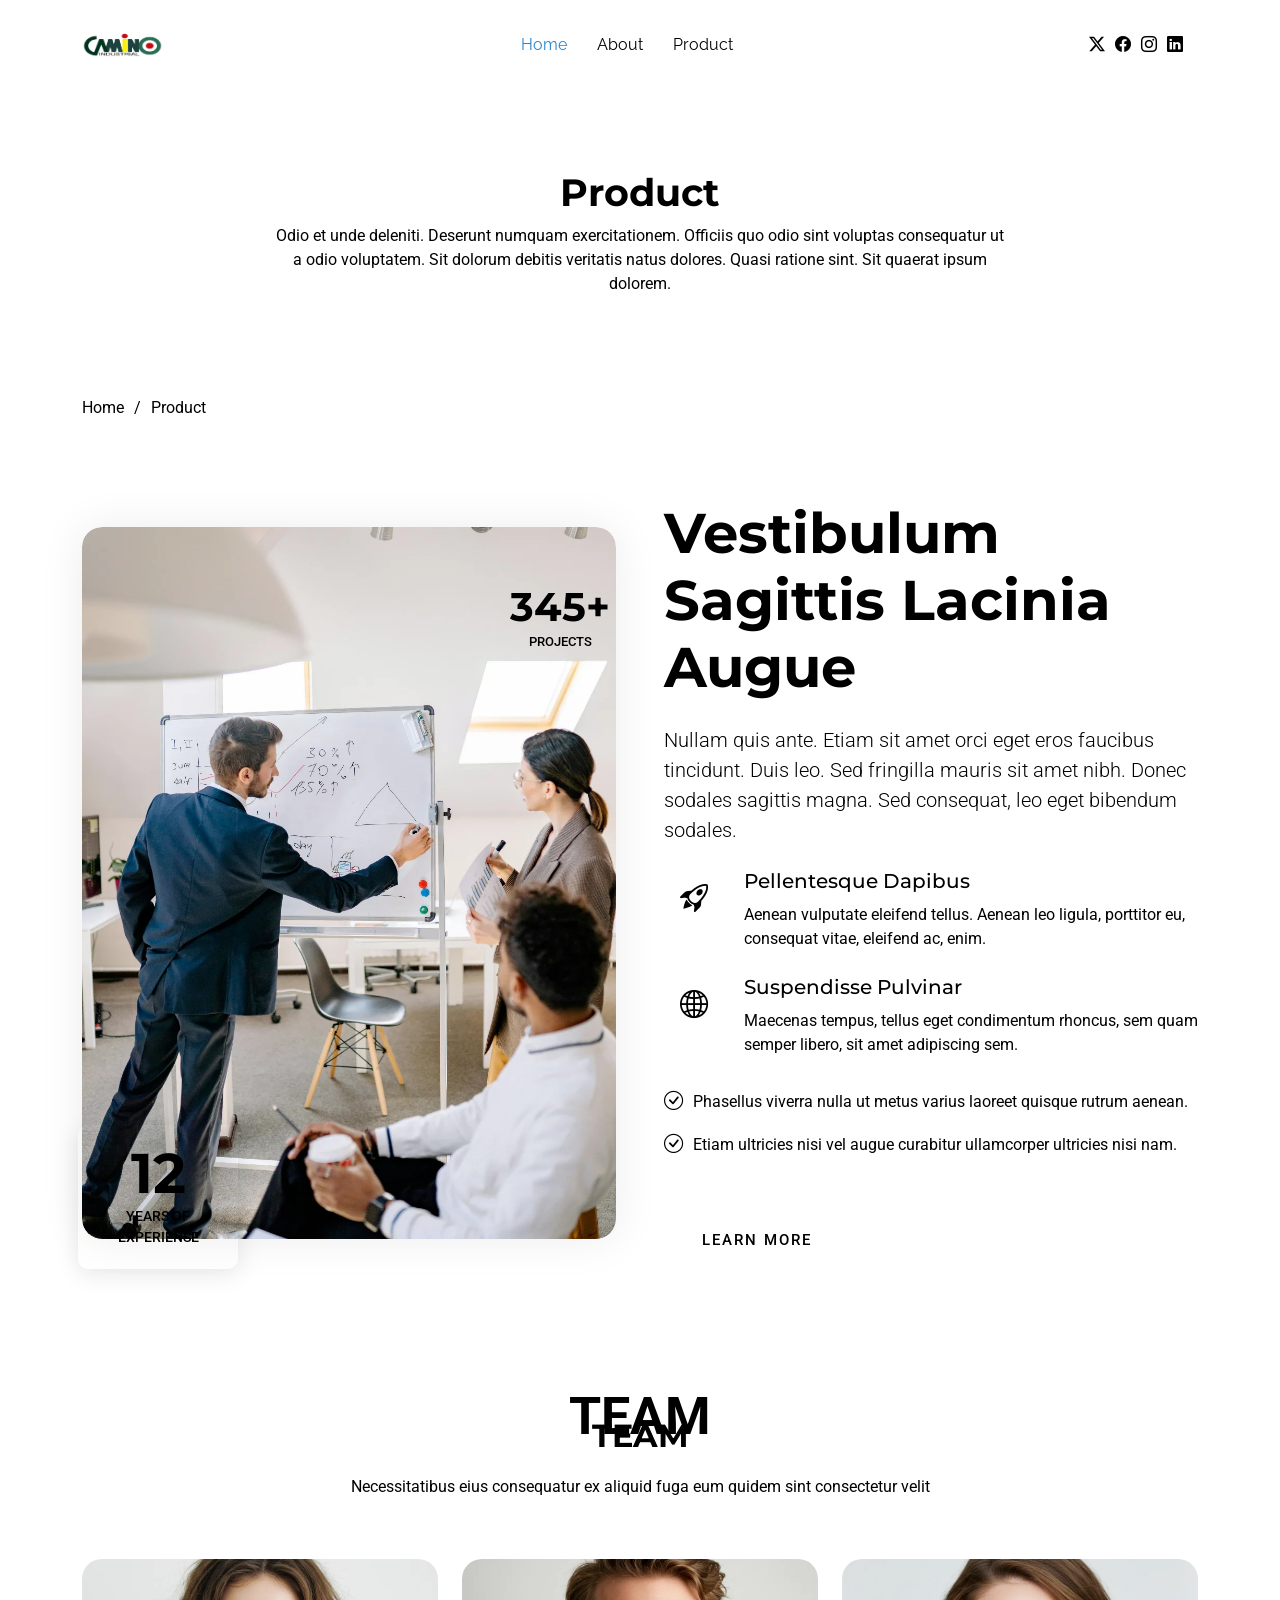
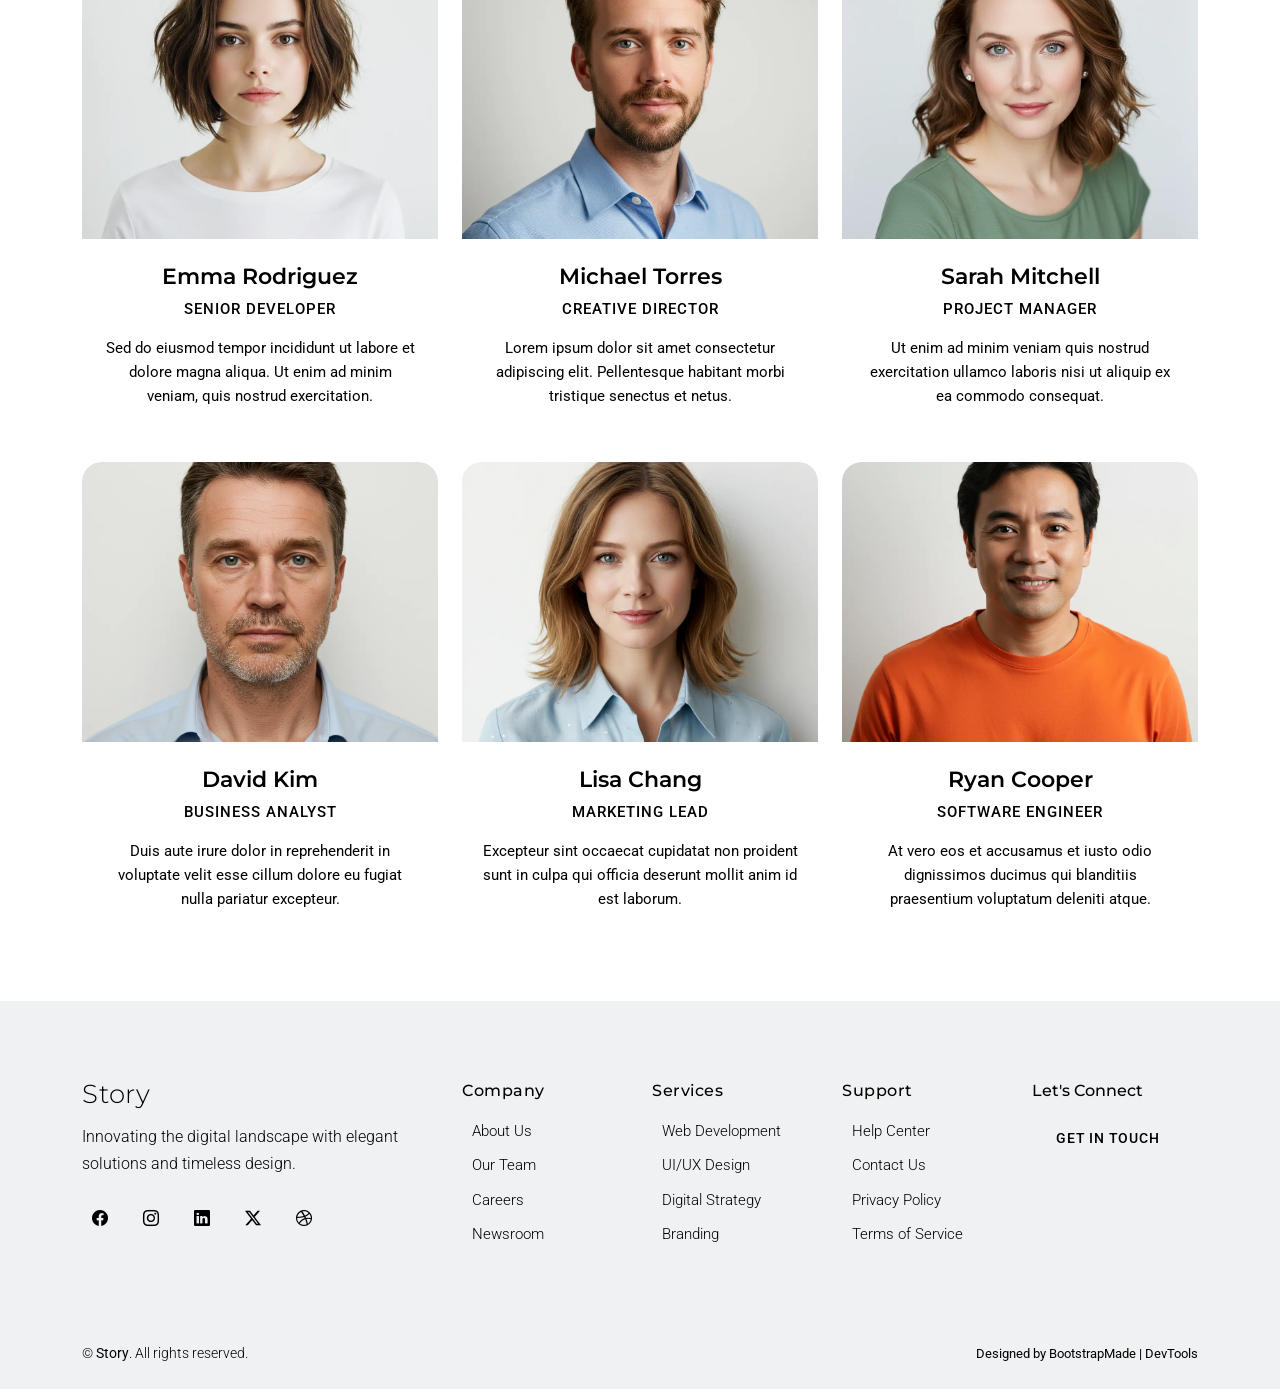
==== about.html @ d744a264 "Initial commit" ====
<!DOCTYPE html>
<html lang="en">

<head>
  <meta charset="utf-8">
  <meta content="width=device-width, initial-scale=1.0" name="viewport">
  <title>About - Story Bootstrap Template</title>
  <meta name="description" content="">
  <meta name="keywords" content="">

  <!-- Favicons -->
  <link href="assets/img/favicon.png" rel="icon">
  <link href="assets/img/apple-touch-icon.png" rel="apple-touch-icon">

  <!-- Fonts -->
  <link href="https://fonts.googleapis.com" rel="preconnect">
  <link href="https://fonts.gstatic.com" rel="preconnect" crossorigin>
  <link href="https://fonts.googleapis.com/css2?family=Roboto:ital,wght@0,100;0,300;0,400;0,500;0,700;0,900;1,100;1,300;1,400;1,500;1,700;1,900&family=Montserrat:ital,wght@0,100;0,200;0,300;0,400;0,500;0,600;0,700;0,800;0,900;1,100;1,200;1,300;1,400;1,500;1,600;1,700;1,800;1,900&family=Raleway:ital,wght@0,100;0,200;0,300;0,400;0,500;0,600;0,700;0,800;0,900;1,100;1,200;1,300;1,400;1,500;1,600;1,700;1,800;1,900&display=swap" rel="stylesheet">

  <!-- Vendor CSS Files -->
  <link href="assets/vendor/bootstrap/css/bootstrap.min.css" rel="stylesheet">
  <link href="assets/vendor/bootstrap-icons/bootstrap-icons.css" rel="stylesheet">
  <link href="assets/vendor/aos/aos.css" rel="stylesheet">
  <link href="assets/vendor/swiper/swiper-bundle.min.css" rel="stylesheet">

  <!-- Main CSS File -->
  <link href="assets/css/main.css" rel="stylesheet">

  <!-- =======================================================
  * Template Name: Story
  * Template URL: https://bootstrapmade.com/story-bootstrap-blog-template/
  * Updated: Aug 11 2025 with Bootstrap v5.3.7
  * Author: BootstrapMade.com
  * License: https://bootstrapmade.com/license/
  ======================================================== -->
</head>

<body class="about-page">

  <header id="header" class="header d-flex align-items-center position-relative">
    <div class="container position-relative d-flex align-items-center justify-content-between">

      <a href="index.html" class="logo d-flex align-items-center me-auto me-xl-0">
        <!-- Uncomment the line below if you also wish to use an image logo -->
        <!-- <img src="assets/img/logo.webp" alt=""> -->
                 <img src="assets/img/logo 1.png">
      </a>

      <nav id="navmenu" class="navmenu">
        <ul>
          <li><a href="index.html" class="active">Home</a></li>
                    <li><a href="blog-details.html">About</a></li>
          <li><a href="about.html">Product</a></li>
            <ul>
      </nav>

      <div class="header-social-links">
        <a href="#" class="twitter"><i class="bi bi-twitter-x"></i></a>
        <a href="#" class="facebook"><i class="bi bi-facebook"></i></a>
        <a href="#" class="instagram"><i class="bi bi-instagram"></i></a>
        <a href="#" class="linkedin"><i class="bi bi-linkedin"></i></a>
      </div>

    </div>
  </header>

  <main class="main">

    <!-- Page Title -->
    <div class="page-title">
      <div class="heading">
        <div class="container">
          <div class="row d-flex justify-content-center text-center">
            <div class="col-lg-8">
              <h1 class="heading-title">Product</h1>
              <p class="mb-0">
                Odio et unde deleniti. Deserunt numquam exercitationem. Officiis quo
                odio sint voluptas consequatur ut a odio voluptatem. Sit dolorum
                debitis veritatis natus dolores. Quasi ratione sint. Sit quaerat
                ipsum dolorem.
              </p>
            </div>
          </div>
        </div>
      </div>
      <nav class="breadcrumbs">
        <div class="container">
          <ol>
            <li><a href="index.html">Home</a></li>
            <li class="current">Product</li>
          </ol>
        </div>
      </nav>
    </div><!-- End Page Title -->

    <!-- About Section -->
    <section id="about" class="about section">

      <div class="container" data-aos="fade-up" data-aos-delay="100">

        <div class="row g-5 align-items-center">
          <div class="col-lg-6 position-relative">
            <div class="about-img" data-aos="fade-right">
              <img src="assets/img/about/about-portrait-2.webp" class="img-fluid" alt="">
            </div>
            <div class="experience-badge" data-aos="fade-up">
              <h2>12</h2>
              <p>Years of<br>Experiense</p>
            </div>
            <div class="projects-badge" data-aos="fade-left">
              <h2>345+</h2>
              <p>Projects</p>
            </div>
          </div>

          <div class="col-lg-6" data-aos="fade-left">
            <h2 class="display-4 fw-bold mb-4">Vestibulum Sagittis Lacinia Augue</h2>
            <p class="lead mb-4">Nullam quis ante. Etiam sit amet orci eget eros faucibus tincidunt. Duis leo. Sed fringilla mauris sit amet nibh. Donec sodales sagittis magna. Sed consequat, leo eget bibendum sodales.</p>

            <div class="features">
              <div class="feature-item mb-4" data-aos="fade-up">
                <div class="feature-icon">
                  <i class="bi bi-rocket-takeoff"></i>
                </div>
                <div class="feature-content">
                  <h4>Pellentesque Dapibus</h4>
                  <p>Aenean vulputate eleifend tellus. Aenean leo ligula, porttitor eu, consequat vitae, eleifend ac, enim.</p>
                </div>
              </div>

              <div class="feature-item mb-4" data-aos="fade-up" data-aos-delay="100">
                <div class="feature-icon">
                  <i class="bi bi-globe2"></i>
                </div>
                <div class="feature-content">
                  <h4>Suspendisse Pulvinar</h4>
                  <p>Maecenas tempus, tellus eget condimentum rhoncus, sem quam semper libero, sit amet adipiscing sem.</p>
                </div>
              </div>

              <ul class="check-list" data-aos="fade-up" data-aos-delay="200">
                <li><i class="bi bi-check-circle"></i> Phasellus viverra nulla ut metus varius laoreet quisque rutrum aenean.</li>
                <li><i class="bi bi-check-circle"></i> Etiam ultricies nisi vel augue curabitur ullamcorper ultricies nisi nam.</li>
              </ul>

              <a href="#" class="btn btn-primary btn-lg mt-4" data-aos="fade-up" data-aos-delay="300">Learn More</a>
            </div>
          </div>
        </div>

      </div>

    </section><!-- /About Section -->

    <!-- Team Section -->
    <section id="team" class="team section">

      <!-- Section Title -->
      <div class="container section-title" data-aos="fade-up">
        <span class="description-title">Team</span>
        <h2>Team</h2>
        <p>Necessitatibus eius consequatur ex aliquid fuga eum quidem sint consectetur velit</p>
      </div><!-- End Section Title -->

      <div class="container" data-aos="fade-up" data-aos-delay="100">

        <div class="row g-4">

          <div class="col-lg-4 col-md-6" data-aos="fade-up" data-aos-delay="200">
            <div class="team-member">
              <div class="member-image">
                <img src="assets/img/person/person-f-2.webp" class="img-fluid" alt="" loading="lazy">
                <div class="social-overlay">
                  <div class="social-icons">
                    <a href="#"><i class="bi bi-linkedin"></i></a>
                    <a href="#"><i class="bi bi-twitter-x"></i></a>
                    <a href="#"><i class="bi bi-instagram"></i></a>
                  </div>
                </div>
              </div>
              <div class="member-info">
                <h4>Emma Rodriguez</h4>
                <span>Senior Developer</span>
                <p>Sed do eiusmod tempor incididunt ut labore et dolore magna aliqua. Ut enim ad minim veniam, quis nostrud exercitation.</p>
              </div>
            </div><!-- End Team Member -->
          </div>

          <div class="col-lg-4 col-md-6" data-aos="fade-up" data-aos-delay="300">
            <div class="team-member">
              <div class="member-image">
                <img src="assets/img/person/person-m-7.webp" class="img-fluid" alt="" loading="lazy">
                <div class="social-overlay">
                  <div class="social-icons">
                    <a href="#"><i class="bi bi-linkedin"></i></a>
                    <a href="#"><i class="bi bi-twitter-x"></i></a>
                    <a href="#"><i class="bi bi-instagram"></i></a>
                  </div>
                </div>
              </div>
              <div class="member-info">
                <h4>Michael Torres</h4>
                <span>Creative Director</span>
                <p>Lorem ipsum dolor sit amet consectetur adipiscing elit. Pellentesque habitant morbi tristique senectus et netus.</p>
              </div>
            </div><!-- End Team Member -->
          </div>

          <div class="col-lg-4 col-md-6" data-aos="fade-up" data-aos-delay="400">
            <div class="team-member">
              <div class="member-image">
                <img src="assets/img/person/person-f-11.webp" class="img-fluid" alt="" loading="lazy">
                <div class="social-overlay">
                  <div class="social-icons">
                    <a href="#"><i class="bi bi-linkedin"></i></a>
                    <a href="#"><i class="bi bi-twitter-x"></i></a>
                    <a href="#"><i class="bi bi-instagram"></i></a>
                  </div>
                </div>
              </div>
              <div class="member-info">
                <h4>Sarah Mitchell</h4>
                <span>Project Manager</span>
                <p>Ut enim ad minim veniam quis nostrud exercitation ullamco laboris nisi ut aliquip ex ea commodo consequat.</p>
              </div>
            </div><!-- End Team Member -->
          </div>

          <div class="col-lg-4 col-md-6" data-aos="fade-up" data-aos-delay="200">
            <div class="team-member">
              <div class="member-image">
                <img src="assets/img/person/person-m-14.webp" class="img-fluid" alt="" loading="lazy">
                <div class="social-overlay">
                  <div class="social-icons">
                    <a href="#"><i class="bi bi-linkedin"></i></a>
                    <a href="#"><i class="bi bi-twitter-x"></i></a>
                    <a href="#"><i class="bi bi-instagram"></i></a>
                  </div>
                </div>
              </div>
              <div class="member-info">
                <h4>David Kim</h4>
                <span>Business Analyst</span>
                <p>Duis aute irure dolor in reprehenderit in voluptate velit esse cillum dolore eu fugiat nulla pariatur excepteur.</p>
              </div>
            </div><!-- End Team Member -->
          </div>

          <div class="col-lg-4 col-md-6" data-aos="fade-up" data-aos-delay="300">
            <div class="team-member">
              <div class="member-image">
                <img src="assets/img/person/person-f-13.webp" class="img-fluid" alt="" loading="lazy">
                <div class="social-overlay">
                  <div class="social-icons">
                    <a href="#"><i class="bi bi-linkedin"></i></a>
                    <a href="#"><i class="bi bi-twitter-x"></i></a>
                    <a href="#"><i class="bi bi-instagram"></i></a>
                  </div>
                </div>
              </div>
              <div class="member-info">
                <h4>Lisa Chang</h4>
                <span>Marketing Lead</span>
                <p>Excepteur sint occaecat cupidatat non proident sunt in culpa qui officia deserunt mollit anim id est laborum.</p>
              </div>
            </div><!-- End Team Member -->
          </div>

          <div class="col-lg-4 col-md-6" data-aos="fade-up" data-aos-delay="400">
            <div class="team-member">
              <div class="member-image">
                <img src="assets/img/person/person-m-15.webp" class="img-fluid" alt="" loading="lazy">
                <div class="social-overlay">
                  <div class="social-icons">
                    <a href="#"><i class="bi bi-linkedin"></i></a>
                    <a href="#"><i class="bi bi-twitter-x"></i></a>
                    <a href="#"><i class="bi bi-instagram"></i></a>
                  </div>
                </div>
              </div>
              <div class="member-info">
                <h4>Ryan Cooper</h4>
                <span>Software Engineer</span>
                <p>At vero eos et accusamus et iusto odio dignissimos ducimus qui blanditiis praesentium voluptatum deleniti atque.</p>
              </div>
            </div><!-- End Team Member -->
          </div>

        </div>

      </div>

    </section><!-- /Team Section -->

  </main>

  <footer id="footer" class="footer position-relative light-background">

    <div class="container">
      <div class="row gy-5">

        <div class="col-lg-4">
          <div class="footer-brand">
            <a href="index.html" class="logo d-flex align-items-center mb-3">
              <span class="sitename">Story</span>
            </a>
            <p class="tagline">Innovating the digital landscape with elegant solutions and timeless design.</p>

            <div class="social-links mt-4">
              <a href="#" aria-label="Facebook"><i class="bi bi-facebook"></i></a>
              <a href="#" aria-label="Instagram"><i class="bi bi-instagram"></i></a>
              <a href="#" aria-label="LinkedIn"><i class="bi bi-linkedin"></i></a>
              <a href="#" aria-label="Twitter"><i class="bi bi-twitter-x"></i></a>
              <a href="#" aria-label="Dribbble"><i class="bi bi-dribbble"></i></a>
            </div>
          </div>
        </div>

        <div class="col-lg-6">
          <div class="footer-links-grid">
            <div class="row">
              <div class="col-6 col-md-4">
                <h5>Company</h5>
                <ul class="list-unstyled">
                  <li><a href="#">About Us</a></li>
                  <li><a href="#">Our Team</a></li>
                  <li><a href="#">Careers</a></li>
                  <li><a href="#">Newsroom</a></li>
                </ul>
              </div>
              <div class="col-6 col-md-4">
                <h5>Services</h5>
                <ul class="list-unstyled">
                  <li><a href="#">Web Development</a></li>
                  <li><a href="#">UI/UX Design</a></li>
                  <li><a href="#">Digital Strategy</a></li>
                  <li><a href="#">Branding</a></li>
                </ul>
              </div>
              <div class="col-6 col-md-4">
                <h5>Support</h5>
                <ul class="list-unstyled">
                  <li><a href="#">Help Center</a></li>
                  <li><a href="#">Contact Us</a></li>
                  <li><a href="#">Privacy Policy</a></li>
                  <li><a href="#">Terms of Service</a></li>
                </ul>
              </div>
            </div>
          </div>
        </div>

        <div class="col-lg-2">
          <div class="footer-cta">
            <h5>Let's Connect</h5>
            <a href="contact.html" class="btn btn-outline">Get in Touch</a>
          </div>
        </div>

      </div>
    </div>

    <div class="footer-bottom">
      <div class="container">
        <div class="row">
          <div class="col-12">
            <div class="footer-bottom-content">
              <p class="mb-0">© <strong>Story</strong>. All rights reserved.</p>
              <div class="credits">
                <!-- All the links in the footer should remain intact. -->
                <!-- You can delete the links only if you've purchased the pro version. -->
                <!-- Licensing information: https://bootstrapmade.com/license/ -->
                <!-- Purchase the pro version with working PHP/AJAX contact form: [buy-url] -->
                Designed by <a href="https://bootstrapmade.com/">BootstrapMade</a> | <a href="https://bootstrapmade.com/tools/">DevTools</a>
              </div>
            </div>
          </div>
        </div>
      </div>
    </div>

  </footer>

  <!-- Scroll Top -->
  <a href="#" id="scroll-top" class="scroll-top d-flex align-items-center justify-content-center"><i class="bi bi-arrow-up-short"></i></a>

  <!-- Preloader -->
  <div id="preloader"></div>

  <!-- Vendor JS Files -->
  <script src="assets/vendor/bootstrap/js/bootstrap.bundle.min.js"></script>
  <script src="assets/vendor/php-email-form/validate.js"></script>
  <script src="assets/vendor/aos/aos.js"></script>
  <script src="assets/vendor/swiper/swiper-bundle.min.js"></script>
  <script src="assets/vendor/purecounter/purecounter_vanilla.js"></script>

  <!-- Main JS File -->
  <script src="assets/js/main.js"></script>

</body>

</html>
---- assets/css/main.css ----
/**
* Template Name: Story
* Template URL: https://bootstrapmade.com/story-bootstrap-blog-template/
* Updated: Aug 11 2025 with Bootstrap v5.3.7
* Author: BootstrapMade.com
* License: https://bootstrapmade.com/license/
*/
@charset "UTF-8";
/*--------------------------------------------------------------
# Font & Color Variables
# Help: https://bootstrapmade.com/color-system/
--------------------------------------------------------------*/
/* Fonts */
:root {
  --default-font: "Roboto",  system-ui, -apple-system, "Segoe UI", Roboto, "Helvetica Neue", Arial, "Noto Sans", "Liberation Sans", sans-serif, "Apple Color Emoji", "Segoe UI Emoji", "Segoe UI Symbol", "Noto Color Emoji";
  --heading-font: "Montserrat",  sans-serif;
  --nav-font: "Raleway",  sans-serif;
}
<div class="preview-header text-center mb-4">
/* Global Colors - The following color variables are used throughout the website. Updating them here will change the color scheme of the entire website */
:root { 
  --background-color: #ffffff; /* Background color for the entire website, including individual sections */
  --default-color: #212529; /* Default color used for the majority of the text content across the entire website */
  --heading-color: #2d465e; /* Color for headings, subheadings and title throughout the website */
  --accent-color: #2986cc; /* Accent color that represents your brand on the website. It's used for buttons, links, and other elements that need to stand out */
  --surface-color: #ffffff; /* The surface color is used as a background of boxed elements within sections, such as cards, icon boxes, or other elements that require a visual separation from the global background. */
  --contrast-color: #ffffff; /* Contrast color for text, ensuring readability against backgrounds of accent, heading, or default colors. */
}

/* Nav Menu Colors - The following color variables are used specifically for the navigation menu. They are separate from the global colors to allow for more customization options */
:root {
  --nav-color: #000000;  /* The default color of the main navmenu links */
  --nav-hover-color: #2986cc; /* Applied to main navmenu links when they are hovered over or active */
  --nav-mobile-background-color: #ffffff; /* Used as the background color for mobile navigation menu */
  --nav-dropdown-background-color: #ffffff; /* Used as the background color for dropdown items that appear when hovering over primary navigation items */
  --nav-dropdown-color: #212529; /* Used for navigation links of the dropdown items in the navigation menu. */
  --nav-dropdown-hover-color: #2986cc; /* Similar to --nav-hover-color, this color is applied to dropdown navigation links when they are hovered over. */
}

/* Color Presets - These classes override global colors when applied to any section or element, providing reuse of the sam color scheme. */

.light-background {
  --background-color: #f0f1f2;
  --surface-color: #ffffff;
}

.dark-background {
  --background-color: #060606;
  --default-color: #ffffff;
  --heading-color: #ffffff;
  --surface-color: #252525;
  --contrast-color: #ffffff;
}

/* Smooth scroll */
:root {
  scroll-behavior: smooth;
}

/*--------------------------------------------------------------
# General Styling & Shared Classes
--------------------------------------------------------------*/
body {
  color: var(--default-color);
  background-color: var(--background-color);
  font-family: var(--default-font);
}

a {
  color: var(--accent-color);
  text-decoration: none;
  transition: 0.3s;
}

a:hover {
  color: color-mix(in srgb, var(--accent-color), transparent 25%);
  text-decoration: none;
}

h1,
h2,
h3,
h4,
h5,
h6 {
  color: var(--heading-color);
  font-family: var(--heading-font);
}

/* PHP Email Form Messages
------------------------------*/
.php-email-form .error-message {
  display: none;
  background: #df1529;
  color: #ffffff;
  text-align: left;
  padding: 15px;
  margin-bottom: 24px;
  font-weight: 600;
}

.php-email-form .sent-message {
  display: none;
  color: #ffffff;
  background: #059652;
  text-align: center;
  padding: 15px;
  margin-bottom: 24px;
  font-weight: 600;
}

.php-email-form .loading {
  display: none;
  background: var(--surface-color);
  text-align: center;
  padding: 15px;
  margin-bottom: 24px;
}

.php-email-form .loading:before {
  content: "";
  display: inline-block;
  border-radius: 50%;
  width: 24px;
  height: 24px;
  margin: 0 10px -6px 0;
  border: 3px solid var(--accent-color);
  border-top-color: var(--surface-color);
  animation: php-email-form-loading 1s linear infinite;
}

@keyframes php-email-form-loading {
  0% {
    transform: rotate(0deg);
  }

  100% {
    transform: rotate(360deg);
  }
}

/*--------------------------------------------------------------
# Global Header
--------------------------------------------------------------*/
.header {
  color: var(--default-color);
  background-color: var(--background-color);
  padding: 15px 0;
  transition: all 0.5s;
  z-index: 997;
}

.header .logo {
  line-height: 1;
}

.header .logo img {
  max-height: 36px;
  margin-right: 8px;
}

.header .logo h1 {
  font-size: 30px;
  margin: 0;
  font-weight: 700;
  color: var(--heading-color);
}

.header .header-social-links {
  padding-right: 15px;
}

.header .header-social-links a {
  color: color-mix(in srgb, var(--default-color), transparent 40%);
  padding-left: 6px;
  display: inline-block;
  transition: 0.3s;
  font-size: 16px;
}

.header .header-social-links a:hover {
  color: var(--accent-color);
}

.header .header-social-links a i {
  line-height: 0px;
}

@media (max-width: 1200px) {
  .header .logo {
    order: 1;
  }

  .header .header-social-links {
    order: 2;
  }

  .header .navmenu {
    order: 3;
  }
}

.scrolled .header {
  box-shadow: 0px 0 18px rgba(0, 0, 0, 0.1);
}

/*--------------------------------------------------------------
# Navigation Menu
--------------------------------------------------------------*/
/* Navmenu - Desktop */
@media (min-width: 1200px) {
  .navmenu {
    padding: 0;
  }

  .navmenu ul {
    margin: 0;
    padding: 0;
    display: flex;
    list-style: none;
    align-items: center;
  }

  .navmenu li {
    position: relative;
  }

  .navmenu a,
  .navmenu a:focus {
    color: var(--nav-color);
    padding: 18px 15px;
    font-size: 16px;
    font-family: var(--nav-font);
    font-weight: 400;
    display: flex;
    align-items: center;
    justify-content: space-between;
    white-space: nowrap;
    transition: 0.3s;
  }

  .navmenu a i,
  .navmenu a:focus i {
    font-size: 12px;
    line-height: 0;
    margin-left: 5px;
    transition: 0.3s;
  }

  .navmenu li:last-child a {
    padding-right: 0;
  }

  .navmenu li:hover>a,
  .navmenu .active,
  .navmenu .active:focus {
    color: var(--nav-hover-color);
  }

  .navmenu .dropdown ul {
    margin: 0;
    padding: 10px 0;
    background: var(--nav-dropdown-background-color);
    display: block;
    position: absolute;
    visibility: hidden;
    left: 14px;
    top: 130%;
    opacity: 0;
    transition: 0.3s;
    border-radius: 4px;
    z-index: 99;
    box-shadow: 0px 0px 30px rgba(0, 0, 0, 0.1);
  }

  .navmenu .dropdown ul li {
    min-width: 200px;
  }

  .navmenu .dropdown ul a {
    padding: 10px 20px;
    font-size: 15px;
    text-transform: none;
    color: var(--nav-dropdown-color);
  }

  .navmenu .dropdown ul a i {
    font-size: 12px;
  }

  .navmenu .dropdown ul a:hover,
  .navmenu .dropdown ul .active:hover,
  .navmenu .dropdown ul li:hover>a {
    color: var(--nav-dropdown-hover-color);
  }

  .navmenu .dropdown:hover>ul {
    opacity: 1;
    top: 100%;
    visibility: visible;
  }

  .navmenu .dropdown .dropdown ul {
    top: 0;
    left: -90%;
    visibility: hidden;
  }

  .navmenu .dropdown .dropdown:hover>ul {
    opacity: 1;
    top: 0;
    left: -100%;
    visibility: visible;
  }
}

/* Navmenu - Mobile */
@media (max-width: 1199px) {
  .mobile-nav-toggle {
    background-color: color-mix(in srgb, var(--default-color) 10%, white 15%);
    color: var(--nav-color);
    font-size: 24px;
    line-height: 0;
    margin-right: 10px;
    cursor: pointer;
    padding: 5px;
    border-radius: 4px;
    transition: color 0.2s;
  }

  .mobile-nav-toggle:hover {
    background-color: var(--accent-color);
    color: var(--contrast-color);
  }

  .navmenu {
    padding: 0;
    z-index: 9997;
  }

  .navmenu ul {
    display: none;
    list-style: none;
    position: absolute;
    inset: 60px 20px 20px 20px;
    padding: 10px 0;
    margin: 0;
    border-radius: 6px;
    background-color: var(--nav-mobile-background-color);
    overflow-y: auto;
    transition: 0.3s;
    z-index: 9998;
    box-shadow: 0px 0px 30px rgba(0, 0, 0, 0.1);
  }

  .navmenu a,
  .navmenu a:focus {
    color: var(--nav-dropdown-color);
    padding: 10px 20px;
    font-family: var(--nav-font);
    font-size: 17px;
    font-weight: 500;
    display: flex;
    align-items: center;
    justify-content: space-between;
    white-space: nowrap;
    transition: 0.3s;
  }

  .navmenu a i,
  .navmenu a:focus i {
    font-size: 12px;
    line-height: 0;
    margin-left: 5px;
    width: 30px;
    height: 30px;
    display: flex;
    align-items: center;
    justify-content: center;
    border-radius: 50%;
    transition: 0.3s;
    background-color: color-mix(in srgb, var(--accent-color), transparent 90%);
  }

  .navmenu a i:hover,
  .navmenu a:focus i:hover {
    background-color: var(--accent-color);
    color: var(--contrast-color);
  }

  .navmenu a:hover,
  .navmenu .active,
  .navmenu .active:focus {
    color: var(--nav-dropdown-hover-color);
  }

  .navmenu .active i,
  .navmenu .active:focus i {
    background-color: var(--accent-color);
    color: var(--contrast-color);
    transform: rotate(180deg);
  }

  .navmenu .dropdown ul {
    position: static;
    display: none;
    z-index: 99;
    padding: 10px 0;
    margin: 10px 20px;
    background-color: var(--nav-dropdown-background-color);
    border: 1px solid color-mix(in srgb, var(--default-color), transparent 90%);
    box-shadow: none;
    transition: all 0.5s ease-in-out;
  }

  .navmenu .dropdown ul ul {
    background-color: rgba(33, 37, 41, 0.1);
  }

  .navmenu .dropdown>.dropdown-active {
    display: block;
    background-color: rgba(33, 37, 41, 0.03);
  }

  .mobile-nav-active {
    overflow: hidden;
  }

  .mobile-nav-active .mobile-nav-toggle {
    color: #fff;
    position: absolute;
    font-size: 32px;
    top: 15px;
    right: 15px;
    margin-right: 0;
    z-index: 9999;
  }

  .mobile-nav-active .navmenu {
    position: fixed;
    overflow: hidden;
    inset: 0;
    background: rgba(33, 37, 41, 0.8);
    transition: 0.3s;
  }

  .mobile-nav-active .navmenu>ul {
    display: block;
  }
}

/*--------------------------------------------------------------
# Global Footer
--------------------------------------------------------------*/
.footer {
  color: var(--default-color);
  background: var(--background-color);
  font-size: 15px;
  padding: 80px 0 0;
  position: relative;
  border-top: 1px solid color-mix(in srgb, var(--default-color), transparent 90%);
}

.footer .footer-brand h1,
.footer .footer-brand .logo {
  margin: 0;
  line-height: 1;
  font-weight: 300;
}

.footer .footer-brand h1 .sitename,
.footer .footer-brand .logo .sitename {
  font-family: var(--heading-font);
  font-size: 26px;
  letter-spacing: 0.8px;
  color: var(--heading-color);
}

.footer .footer-brand .tagline {
  color: color-mix(in srgb, var(--default-color), transparent 30%);
  font-size: 16px;
  line-height: 1.7;
  font-weight: 300;
  margin: 12px 0 0;
}

.footer .social-links {
  display: flex;
  gap: 15px;
  margin-top: 20px;
}

.footer .social-links a {
  display: flex;
  align-items: center;
  justify-content: center;
  width: 36px;
  height: 36px;
  border-radius: 8px;
  background-color: transparent;
  color: color-mix(in srgb, var(--default-color), transparent 40%);
  transition: all 0.3s ease;
  text-decoration: none;
  border: 1px solid color-mix(in srgb, var(--default-color), transparent 80%);
}

.footer .social-links a:hover {
  background-color: var(--accent-color);
  color: var(--contrast-color);
  transform: translateY(-3px);
  border-color: var(--accent-color);
}

.footer .social-links a i {
  font-size: 16px;
}

.footer .footer-links-grid h5 {
  color: var(--heading-color);
  font-size: 16px;
  font-weight: 500;
  margin-bottom: 20px;
  font-family: var(--heading-font);
  letter-spacing: 0.5px;
}

.footer .footer-links-grid ul {
  list-style: none;
  padding: 0;
  margin: 0;
}

.footer .footer-links-grid ul li {
  margin-bottom: 12px;
}

.footer .footer-links-grid ul li a {
  color: color-mix(in srgb, var(--default-color), transparent 25%);
  text-decoration: none;
  font-size: 15px;
  font-weight: 300;
  transition: all 0.3s ease;
  position: relative;
  padding-left: 10px;
}

.footer .footer-links-grid ul li a::before {
  content: "→";
  position: absolute;
  left: 0;
  opacity: 0;
  transition: all 0.3s ease;
  color: var(--accent-color);
}

.footer .footer-links-grid ul li a:hover {
  color: var(--accent-color);
  padding-left: 16px;
}

.footer .footer-links-grid ul li a:hover::before {
  opacity: 1;
}

.footer .footer-cta h5 {
  color: var(--heading-color);
  font-size: 16px;
  font-weight: 500;
  margin-bottom: 18px;
  font-family: var(--heading-font);
}

.footer .footer-cta .btn-outline {
  background: transparent;
  color: var(--heading-color);
  border: 1px solid color-mix(in srgb, var(--default-color), transparent 70%);
  padding: 10px 24px;
  font-size: 14px;
  font-weight: 500;
  border-radius: 4px;
  transition: all 0.3s ease;
  text-transform: uppercase;
  letter-spacing: 0.8px;
}

.footer .footer-cta .btn-outline:hover {
  background: var(--accent-color);
  color: var(--contrast-color);
  border-color: var(--accent-color);
  transform: translateY(-2px);
}

.footer .footer-bottom {
  margin-top: 60px;
  padding: 25px 0;
  border-top: 1px solid color-mix(in srgb, var(--default-color), transparent 90%);
}

.footer .footer-bottom .footer-bottom-content {
  display: flex;
  justify-content: space-between;
  align-items: center;
}

@media (max-width: 768px) {
  .footer .footer-bottom .footer-bottom-content {
    flex-direction: column;
    gap: 15px;
    text-align: center;
  }
}

.footer .footer-bottom .footer-bottom-content p {
  margin: 0;
  color: color-mix(in srgb, var(--default-color), transparent 40%);
  font-size: 14px;
  font-weight: 300;
}

.footer .footer-bottom .footer-bottom-content p .sitename {
  color: var(--heading-color);
  font-weight: 500;
}

.footer .footer-bottom .footer-bottom-content .credits {
  font-size: 13px;
  color: color-mix(in srgb, var(--default-color), transparent 50%);
}

.footer .footer-bottom .footer-bottom-content .credits a {
  color: var(--accent-color);
  text-decoration: none;
  font-weight: 400;
}

.footer .footer-bottom .footer-bottom-content .credits a:hover {
  text-decoration: underline;
}

@media (max-width: 991px) {
  .footer .footer-links-grid {
    margin-bottom: 30px;
  }

  .footer .footer-cta {
    text-align: center;
  }
}

@media (max-width: 768px) {
  .footer {
    padding: 60px 0 0;
  }

  .footer .row {
    text-align: center;
  }

  .footer .footer-brand,
  .footer .footer-links-grid,
  .footer .footer-cta {
    margin-bottom: 40px;
  }

  .footer .footer-links-grid .col-6 {
    margin-bottom: 30px;
  }

  .footer .footer-links-grid h5 {
    text-align: left;
  }

  .footer .footer-links-grid ul {
    text-align: left;
    display: inline-block;
  }
}

/*--------------------------------------------------------------
# Preloader
--------------------------------------------------------------*/
#preloader {
  position: fixed;
  inset: 0;
  z-index: 999999;
  overflow: hidden;
  background: var(--background-color);
  transition: all 0.6s ease-out;
}

#preloader:before {
  content: "";
  position: fixed;
  top: calc(50% - 30px);
  left: calc(50% - 30px);
  border: 6px solid #ffffff;
  border-color: var(--accent-color) transparent var(--accent-color) transparent;
  border-radius: 50%;
  width: 60px;
  height: 60px;
  animation: animate-preloader 1.5s linear infinite;
}

@keyframes animate-preloader {
  0% {
    transform: rotate(0deg);
  }

  100% {
    transform: rotate(360deg);
  }
}

/*--------------------------------------------------------------
# Scroll Top Button
--------------------------------------------------------------*/
.scroll-top {
  position: fixed;
  visibility: hidden;
  opacity: 0;
  right: 15px;
  bottom: -15px;
  z-index: 99999;
  background-color: var(--accent-color);
  width: 44px;
  height: 44px;
  border-radius: 50px;
  transition: all 0.4s;
}

.scroll-top i {
  font-size: 24px;
  color: var(--contrast-color);
  line-height: 0;
}

.scroll-top:hover {
  background-color: color-mix(in srgb, var(--accent-color), transparent 20%);
  color: var(--contrast-color);
}

.scroll-top.active {
  visibility: visible;
  opacity: 1;
  bottom: 15px;
}

/*--------------------------------------------------------------
# Disable aos animation delay on mobile devices
--------------------------------------------------------------*/
@media screen and (max-width: 768px) {
  [data-aos-delay] {
    transition-delay: 0 !important;
  }
}

/*--------------------------------------------------------------
# Global Page Titles & Breadcrumbs
--------------------------------------------------------------*/
.page-title {
  color: var(--default-color);
  background-color: var(--background-color);
  position: relative;
}

.page-title .heading {
  padding: 80px 0;
  border-top: 1px solid color-mix(in srgb, var(--default-color), transparent 90%);
}

.page-title .heading h1 {
  font-size: 38px;
  font-weight: 700;
}

.page-title nav {
  background-color: color-mix(in srgb, var(--default-color), transparent 96%);
  padding: 20px 0;
}

.page-title nav ol {
  display: flex;
  flex-wrap: wrap;
  list-style: none;
  padding: 0;
  margin: 0;
  font-size: 16px;
  font-weight: 400;
}

.page-title nav ol li+li {
  padding-left: 10px;
}

.page-title nav ol li+li::before {
  content: "/";
  display: inline-block;
  padding-right: 10px;
  color: color-mix(in srgb, var(--default-color), transparent 70%);
}

/*--------------------------------------------------------------
# Global Sections
--------------------------------------------------------------*/
section,
.section {
  color: var(--default-color);
  background-color: var(--background-color);
  padding: 60px 0;
  scroll-margin-top: 90px;
  overflow: clip;
}

@media (max-width: 1199px) {

  section,
  .section {
    scroll-margin-top: 66px;
  }
}

/*--------------------------------------------------------------
# Global Section Titles
--------------------------------------------------------------*/
.section-title {
  text-align: center;
  padding: 30px 0;
  margin-bottom: 30px;
  position: relative;
}

.section-title h2 {
  font-size: 32px;
  font-weight: 700;
  text-transform: uppercase;
  margin-bottom: 20px;
  padding-bottom: 0;
  position: relative;
  z-index: 2;
}

.section-title span {
  position: absolute;
  top: 4px;
  color: color-mix(in srgb, var(--heading-color), transparent 95%);
  left: 0;
  right: 0;
  z-index: 1;
  font-weight: 700;
  font-size: 52px;
  text-transform: uppercase;
  line-height: 1;
}

.section-title p {
  margin-bottom: 0;
  position: relative;
  z-index: 2;
}

@media (max-width: 575px) {
  .section-title h2 {
    font-size: 28px;
    margin-bottom: 15px;
  }

  .section-title span {
    font-size: 38px;
  }
}

/*--------------------------------------------------------------
# Blog Hero Section
--------------------------------------------------------------*/
.blog-hero {
  padding: 0;
}

.blog-hero .blog-hero-slider {
  position: relative;
  overflow: hidden;
}

.blog-hero .blog-hero-item {
  position: relative;
  height: 80vh;
  min-height: 600px;
}

.blog-hero .blog-hero-item img {
  width: 100%;
  height: 100%;
  object-fit: cover;
}

.blog-hero .blog-hero-item::after {
  content: "";
  position: absolute;
  inset: 0;
  background: linear-gradient(0deg, rgba(0, 0, 0, 0.7) 0%, rgba(0, 0, 0, 0.4) 50%, rgba(0, 0, 0, 0.1) 100%);
}

.blog-hero .blog-hero-content {
  position: absolute;
  top: 50%;
  left: 50%;
  transform: translate(-50%, -50%);
  z-index: 2;
  padding: 60px;
  color: var(--contrast-color);
  text-align: center;
  max-width: 800px;
  width: 100%;
}

.blog-hero .blog-hero-content .category {
  display: inline-block;
  background-color: var(--accent-color);
  color: var(--contrast-color);
  padding: 6px 16px;
  border-radius: 4px;
  font-size: 14px;
  font-weight: 500;
  margin-bottom: 20px;
  text-transform: uppercase;
  letter-spacing: 1px;
}
.blog-hero .blog-hero-content h1 {
  color: var(--contrast-color);
  font-size: 65px;
  font-weight: 700;
  margin-bottom: 20px;
  line-height: 1.1;
  letter-spacing: 0.5px;
  white-space: nowrap;
}
.blog-hero .blog-hero-content {
  max-width: 1200px;
  width: 95%;
  margin-left: auto;
  margin-right: auto;
}
@media (max-width: 991px) {
  .blog-hero .blog-hero-content h1 {
    font-size: 36px;
  }
}

@media (max-width: 767px) {
  .blog-hero .blog-hero-content h1 {
    font-size: 28px;
  }
}

.blog-hero .blog-hero-content .meta {
  margin-bottom: 30px;
  font-size: 23px;
  line-height: 1.6;
}

.blog-hero .blog-hero-content .meta span {
  display: inline-block;
  margin-right: 20px;
  color: color-mix(in srgb, var(--contrast-color), transparent 20%);
}

.blog-hero .blog-hero-content .meta span:last-child {
  margin-right: 0;
}

.blog-hero .blog-hero-content .meta span a {
  color: var(--contrast-color);
  font-weight: 600;
}

.blog-hero .blog-hero-content .meta span a:hover {
  color: var(--accent-color);
}

@media (max-width: 767px) {
  .blog-hero .blog-hero-content .meta span {
    display: block;
    margin: 0 0 10px 0;
  }
}

.blog-hero .blog-hero-content .read-more {
  display: inline-flex;
  align-items: center;
  color: var(--contrast-color);
  font-weight: 500;
}

.blog-hero .blog-hero-content .read-more i {
  margin-left: 8px;
  transition: transform 0.3s ease;
}

.blog-hero .blog-hero-content .read-more:hover {
  color: var(--accent-color);
}

.blog-hero .blog-hero-content .read-more:hover i {
  transform: translateX(5px);
}

@media (max-width: 767px) {
  .blog-hero .blog-hero-content {
    padding: 30px;
  }
}

.blog-hero .swiper-button-prev,
.blog-hero .swiper-button-next {
  color: var(--contrast-color);
  width: 60px;
  height: 60px;
}

.blog-hero .swiper-button-prev::after,
.blog-hero .swiper-button-next::after {
  font-size: 32px;
}

.blog-hero .swiper-button-prev:hover,
.blog-hero .swiper-button-next:hover {
  color: var(--accent-color);
}

.blog-hero .swiper-wrapper {
  height: auto !important;
}

/*--------------------------------------------------------------
# Featured Posts Section
--------------------------------------------------------------*/
.featured-posts {
  padding: 80px 0;
  background: linear-gradient(135deg, var(--surface-color) 0%, color-mix(in srgb, var(--accent-color), transparent 95%) 100%);
}

.featured-posts .blog-posts-slider .swiper-wrapper {
  height: auto !important;
}

.featured-posts .blog-posts-slider .swiper-pagination {
  position: relative;
  margin-top: 50px;
}

.featured-posts .blog-posts-slider .swiper-pagination .swiper-pagination-bullet {
  width: 12px;
  height: 12px;
  background: color-mix(in srgb, var(--default-color), transparent 70%);
  opacity: 1;
  transition: all 0.3s ease;
}

.featured-posts .blog-posts-slider .swiper-pagination .swiper-pagination-bullet.swiper-pagination-bullet-active {
  background: var(--accent-color);
  transform: scale(1.2);
}

.featured-posts .blog-card {
  background: var(--surface-color);
  border-radius: 20px;
  overflow: hidden;
  box-shadow: 0 10px 40px color-mix(in srgb, var(--default-color), transparent 90%);
  transition: all 0.4s ease;
  height: 100%;
  display: flex;
  flex-direction: column;
}

.featured-posts .blog-card:hover {
  transform: translateY(-10px);
  box-shadow: 0 20px 60px color-mix(in srgb, var(--default-color), transparent 85%);
}

.featured-posts .blog-image {
  position: relative;
  height: 280px;
  overflow: hidden;
}

.featured-posts .blog-image img {
  width: 100%;
  height: 100%;
  object-fit: cover;
  transition: transform 0.4s ease;
}

.featured-posts .blog-image .category-badge {
  position: absolute;
  top: 20px;
  left: 20px;
  background: var(--accent-color);
  color: var(--contrast-color);
  padding: 8px 16px;
  border-radius: 20px;
  font-size: 12px;
  font-weight: 600;
  text-transform: uppercase;
  letter-spacing: 0.5px;
  z-index: 2;
}

.featured-posts .blog-image:hover img {
  transform: scale(1.05);
}

.featured-posts .blog-content {
  padding: 30px;
  flex: 1;
  display: flex;
  flex-direction: column;
}

@media (max-width: 768px) {
  .featured-posts .blog-content {
    padding: 25px;
  }
}

.featured-posts .author-info {
  display: flex;
  align-items: center;
  margin-bottom: 20px;
}

.featured-posts .author-info .author-avatar {
  width: 45px;
  height: 45px;
  border-radius: 50%;
  object-fit: cover;
  margin-right: 15px;
  border: 3px solid color-mix(in srgb, var(--accent-color), transparent 80%);
}

.featured-posts .author-info .author-details {
  display: flex;
  flex-direction: column;
}

.featured-posts .author-info .author-details .author-name {
  font-weight: 600;
  color: var(--heading-color);
  font-size: 14px;
  margin-bottom: 2px;
}

.featured-posts .author-info .author-details .publish-date {
  font-size: 13px;
  color: color-mix(in srgb, var(--default-color), transparent 40%);
}

.featured-posts h3 {
  font-size: 20px;
  font-weight: 700;
  line-height: 1.4;
  margin-bottom: 15px;
  color: var(--heading-color);
}

@media (max-width: 768px) {
  .featured-posts h3 {
    font-size: 18px;
  }
}

.featured-posts h3 a {
  color: var(--heading-color);
  transition: color 0.3s ease;
}

.featured-posts h3 a:hover {
  color: var(--accent-color);
}

.featured-posts p {
  font-size: 15px;
  line-height: 1.6;
  color: color-mix(in srgb, var(--default-color), transparent 20%);
  margin-bottom: 25px;
  flex: 1;
}

.featured-posts .blog-footer {
  display: flex;
  align-items: center;
  justify-content: space-between;
  padding-top: 20px;
  border-top: 1px solid color-mix(in srgb, var(--default-color), transparent 90%);
}

@media (max-width: 576px) {
  .featured-posts .blog-footer {
    flex-direction: column;
    gap: 15px;
    align-items: flex-start;
  }
}

.featured-posts .reading-time {
  display: flex;
  align-items: center;
  font-size: 13px;
  color: color-mix(in srgb, var(--default-color), transparent 40%);
}

.featured-posts .reading-time i {
  margin-right: 5px;
  font-size: 14px;
}

.featured-posts .btn-read-more {
  display: inline-flex;
  align-items: center;
  background: linear-gradient(45deg, var(--accent-color), color-mix(in srgb, var(--accent-color), #000 10%));
  color: var(--contrast-color);
  padding: 10px 20px;
  border-radius: 25px;
  font-size: 13px;
  font-weight: 600;
  text-transform: uppercase;
  letter-spacing: 0.5px;
  transition: all 0.3s ease;
}

.featured-posts .btn-read-more span {
  margin-right: 8px;
}

.featured-posts .btn-read-more i {
  font-size: 12px;
  transition: transform 0.3s ease;
}

.featured-posts .btn-read-more:hover {
  transform: translateX(5px);
  background: linear-gradient(45deg, color-mix(in srgb, var(--accent-color), #000 10%), var(--accent-color));
  color: var(--contrast-color);
}

.featured-posts .btn-read-more:hover i {
  transform: translateX(3px);
}

@media (max-width: 576px) {
  .featured-posts .btn-read-more {
    align-self: flex-end;
  }
}

/*--------------------------------------------------------------
# Category Section Section
--------------------------------------------------------------*/
.category-section .hero-post {
  background: var(--surface-color);
  border-radius: 20px;
  overflow: hidden;
  box-shadow: 0 10px 40px color-mix(in srgb, var(--default-color), transparent 90%);
  transition: transform 0.3s ease, box-shadow 0.3s ease;
}

.category-section .hero-post:hover {
  transform: translateY(-5px);
  box-shadow: 0 20px 60px color-mix(in srgb, var(--default-color), transparent 85%);
}

.category-section .hero-post .post-img img {
  width: 100%;
  aspect-ratio: 16/10;
  object-fit: cover;
}

.category-section .hero-post .post-content {
  padding: 30px;
}

.category-section .hero-post .author-info {
  display: flex;
  align-items: center;
  gap: 12px;
  margin-bottom: 20px;
}

.category-section .hero-post .author-info .author-avatar {
  width: 50px;
  height: 50px;
  border-radius: 50%;
  border: 3px solid var(--accent-color);
}

.category-section .hero-post .author-info .author-details {
  display: flex;
  flex-direction: column;
  gap: 2px;
}

.category-section .hero-post .author-info .author-name {
  font-weight: 600;
  color: var(--heading-color);
  font-size: 14px;
}

.category-section .hero-post .author-info .post-date {
  font-size: 12px;
  color: color-mix(in srgb, var(--default-color), transparent 50%);
}

.category-section .hero-post .post-title {
  font-size: 28px;
  line-height: 1.3;
  margin-bottom: 15px;
}

.category-section .hero-post .post-title a {
  color: var(--heading-color);
  transition: color 0.3s ease;
}

.category-section .hero-post .post-title a:hover {
  color: var(--accent-color);
}

.category-section .hero-post .post-excerpt {
  color: color-mix(in srgb, var(--default-color), transparent 20%);
  line-height: 1.6;
  margin-bottom: 20px;
}

.category-section .hero-post .post-stats {
  display: flex;
  gap: 20px;
  font-size: 13px;
  color: color-mix(in srgb, var(--default-color), transparent 40%);
}

.category-section .hero-post .post-stats span {
  display: flex;
  align-items: center;
  gap: 5px;
}

.category-section .hero-post .post-stats i {
  color: var(--accent-color);
}

.category-section .sidebar-posts {
  display: flex;
  flex-direction: column;
  gap: 20px;
}

.category-section .sidebar-post {
  display: flex;
  gap: 15px;
  padding: 20px;
  background: var(--surface-color);
  border-radius: 15px;
  border-left: 4px solid var(--accent-color);
  transition: transform 0.3s ease, box-shadow 0.3s ease;
}

.category-section .sidebar-post:hover {
  transform: translateX(5px);
  box-shadow: 0 8px 25px color-mix(in srgb, var(--default-color), transparent 92%);
}

.category-section .sidebar-post .post-img {
  flex: 0 0 80px;
}

.category-section .sidebar-post .post-img img {
  width: 80px;
  height: 80px;
  object-fit: cover;
  border-radius: 12px;
}

.category-section .sidebar-post .post-content {
  flex: 1;
}

.category-section .sidebar-post .post-category {
  display: inline-block;
  background: color-mix(in srgb, var(--accent-color), transparent 85%);
  color: var(--accent-color);
  padding: 4px 10px;
  border-radius: 15px;
  font-size: 11px;
  font-weight: 600;
  text-transform: uppercase;
  margin-bottom: 8px;
}

.category-section .sidebar-post .title {
  font-size: 14px;
  line-height: 1.4;
  margin-bottom: 8px;
}

.category-section .sidebar-post .title a {
  color: var(--heading-color);
  transition: color 0.3s ease;
}

.category-section .sidebar-post .title a:hover {
  color: var(--accent-color);
}

.category-section .sidebar-post .post-meta {
  font-size: 12px;
  color: color-mix(in srgb, var(--default-color), transparent 50%);
}

.category-section .posts-grid {
  margin-top: 50px;
}

.category-section .grid-post {
  background: var(--surface-color);
  border-radius: 18px;
  overflow: hidden;
  transition: transform 0.3s ease, box-shadow 0.3s ease;
  height: 100%;
  display: flex;
  flex-direction: column;
}

.category-section .grid-post:hover {
  transform: translateY(-8px);
  box-shadow: 0 15px 50px color-mix(in srgb, var(--default-color), transparent 88%);
}

.category-section .grid-post:hover .post-img img {
  transform: scale(1.05);
}

.category-section .grid-post .post-img {
  position: relative;
  overflow: hidden;
}

.category-section .grid-post .post-img img {
  width: 100%;
  aspect-ratio: 16/11;
  object-fit: cover;
  transition: transform 0.3s ease;
}

.category-section .grid-post .post-img .post-overlay {
  position: absolute;
  top: 20px;
  left: 20px;
}

.category-section .grid-post .post-img .category-tag {
  background: var(--surface-color);
  color: var(--accent-color);
  padding: 6px 14px;
  border-radius: 20px;
  font-size: 12px;
  font-weight: 600;
  text-transform: uppercase;
  box-shadow: 0 4px 15px color-mix(in srgb, var(--default-color), transparent 90%);
}

.category-section .grid-post .post-content {
  padding: 25px;
  flex: 1;
  display: flex;
  flex-direction: column;
}

.category-section .grid-post .title {
  font-size: 18px;
  line-height: 1.4;
  margin-bottom: 12px;
}

.category-section .grid-post .title a {
  color: var(--heading-color);
  transition: color 0.3s ease;
}

.category-section .grid-post .title a:hover {
  color: var(--accent-color);
}

.category-section .grid-post .excerpt {
  color: color-mix(in srgb, var(--default-color), transparent 30%);
  line-height: 1.6;
  margin-bottom: 20px;
  flex: 1;
}

.category-section .grid-post .post-footer {
  display: flex;
  justify-content: space-between;
  align-items: center;
  padding-top: 15px;
  border-top: 1px solid color-mix(in srgb, var(--default-color), transparent 90%);
}

.category-section .grid-post .author-info {
  display: flex;
  align-items: center;
  gap: 10px;
}

.category-section .grid-post .author-info .author-img {
  width: 35px;
  height: 35px;
  border-radius: 50%;
  border: 2px solid color-mix(in srgb, var(--accent-color), transparent 70%);
}

.category-section .grid-post .author-info .author-name {
  font-size: 13px;
  font-weight: 500;
  color: var(--heading-color);
}

.category-section .grid-post .read-time {
  font-size: 12px;
  color: color-mix(in srgb, var(--default-color), transparent 50%);
  font-weight: 500;
}

@media (max-width: 992px) {
  .category-section .hero-post .post-title {
    font-size: 24px;
  }

  .category-section .hero-post .post-content {
    padding: 25px;
  }

  .category-section .sidebar-posts {
    margin-top: 30px;
  }
}

@media (max-width: 768px) {
  .category-section .hero-post .post-title {
    font-size: 20px;
  }

  .category-section .hero-post .post-content {
    padding: 20px;
  }

  .category-section .hero-post .author-info .author-avatar {
    width: 40px;
    height: 40px;
  }

  .category-section .sidebar-post {
    padding: 15px;
  }

  .category-section .sidebar-post .post-img img {
    width: 60px;
    height: 60px;
  }

  .category-section .sidebar-post .title {
    font-size: 13px;
  }

  .category-section .grid-post .title {
    font-size: 16px;
  }

  .category-section .grid-post .post-content {
    padding: 20px;
  }
}

/*--------------------------------------------------------------
# Latest Posts Section
--------------------------------------------------------------*/
.latest-posts {
  --card-radius: 14px;
  --soft-border: color-mix(in srgb, var(--default-color), transparent 85%);
  --soft-shadow: 0 12px 30px color-mix(in srgb, var(--default-color), transparent 92%);
}

.latest-posts .featured-post {
  border-radius: var(--card-radius);
  overflow: hidden;
  position: relative;
  min-height: 420px;
  background-color: var(--surface-color);
  box-shadow: var(--soft-shadow);
  transition: transform 0.3s ease, box-shadow 0.3s ease;
}

.latest-posts .featured-post .featured-media {
  height: 100%;
}

.latest-posts .featured-post .featured-media img {
  width: 100%;
  height: 100%;
  object-fit: cover;
  transform: scale(1);
  transition: transform 0.4s ease;
  display: block;
}

.latest-posts .featured-post .featured-media::after {
  content: "";
  position: absolute;
  inset: 0;
  background: linear-gradient(to top, color-mix(in srgb, var(--default-color), transparent 70%) 5%, color-mix(in srgb, var(--default-color), transparent 85%) 40%, transparent 75%);
  pointer-events: none;
}

.latest-posts .featured-post .featured-content {
  position: absolute;
  inset-inline: 20px;
  bottom: 18px;
  color: var(--contrast-color);
  z-index: 2;
}

.latest-posts .featured-post .featured-content .date-badge {
  position: absolute;
  top: -14px;
  left: 0;
  background-color: var(--accent-color);
  color: var(--contrast-color);
  border-radius: 8px;
  padding: 8px 10px;
  text-align: center;
  box-shadow: var(--soft-shadow);
}

.latest-posts .featured-post .featured-content .date-badge .day {
  display: block;
  font-weight: 800;
  font-size: 20px;
  line-height: 1;
}

.latest-posts .featured-post .featured-content .date-badge .mon {
  display: block;
  font-size: 12px;
  opacity: 0.95;
}

.latest-posts .featured-post .featured-content .cat-badge {
  margin-left: 72px;
  margin-bottom: 10px;
}

.latest-posts .featured-post .featured-content .title {
  font-size: 28px;
  line-height: 1.25;
  font-weight: 700;
  margin: 4px 0 10px 72px;
  color: var(--contrast-color);
}

.latest-posts .featured-post .featured-content .excerpt {
  margin: 0 0 14px 72px;
  color: color-mix(in srgb, var(--contrast-color), transparent 10%);
}

.latest-posts .featured-post .featured-content .meta {
  margin-left: 72px;
  margin-bottom: 10px;
}

.latest-posts .featured-post .featured-content .meta i {
  color: var(--accent-color);
  font-size: 16px;
}

.latest-posts .featured-post .featured-content .meta span {
  font-size: 14px;
  color: color-mix(in srgb, var(--contrast-color), transparent 10%);
}

.latest-posts .featured-post .featured-content .meta .sep {
  color: color-mix(in srgb, var(--contrast-color), transparent 20%);
}

.latest-posts .featured-post .featured-content .readmore {
  margin-left: 72px;
  display: inline-flex;
  align-items: center;
  gap: 8px;
  padding: 8px 14px;
  border-radius: 8px;
  border: 1px solid color-mix(in srgb, var(--contrast-color), transparent 60%);
  color: var(--contrast-color);
  transition: 0.3s;
}

.latest-posts .featured-post .featured-content .readmore i {
  font-size: 16px;
}

.latest-posts .featured-post .featured-content .readmore:hover {
  background-color: var(--accent-color);
  border-color: var(--accent-color);
  color: var(--contrast-color);
}

.latest-posts .featured-post:hover {
  transform: translateY(-3px);
  box-shadow: 0 18px 38px color-mix(in srgb, var(--default-color), transparent 88%);
}

.latest-posts .featured-post:hover .featured-media img {
  transform: scale(1.06);
}

@media (max-width: 768px) {
  .latest-posts .featured-post {
    min-height: 360px;
  }

  .latest-posts .featured-post .featured-content .title {
    font-size: 22px;
  }
}

.latest-posts .compact-post {
  background-color: var(--surface-color);
  border: 1px solid var(--soft-border);
  border-radius: var(--card-radius);
  padding: 14px;
  display: grid;
  grid-template-columns: 110px 1fr;
  gap: 16px;
  align-items: center;
  transition: border-color 0.3s ease, box-shadow 0.3s ease, transform 0.3s ease;
}

.latest-posts .compact-post .thumb img {
  width: 100%;
  height: 100%;
  aspect-ratio: 1/1;
  object-fit: cover;
  border-radius: 10px;
  display: block;
  transition: transform 0.3s ease;
}

.latest-posts .compact-post .content .meta {
  margin-bottom: 6px;
  font-size: 13px;
  color: color-mix(in srgb, var(--default-color), transparent 45%);
}

.latest-posts .compact-post .content .meta .date,
.latest-posts .compact-post .content .meta .category {
  white-space: nowrap;
}

.latest-posts .compact-post .content .meta .dot {
  margin-inline: 6px;
  color: color-mix(in srgb, var(--default-color), transparent 60%);
}

.latest-posts .compact-post .content .title {
  font-size: 18px;
  line-height: 1.35;
  font-weight: 700;
  margin: 0 0 8px 0;
  color: var(--heading-color);
  transition: color 0.3s ease;
}

.latest-posts .compact-post .content .readmore {
  display: inline-flex;
  align-items: center;
  gap: 6px;
  font-size: 14px;
  color: color-mix(in srgb, var(--heading-color), transparent 20%);
  transition: color 0.3s ease, transform 0.3s ease;
}

.latest-posts .compact-post .content .readmore i {
  font-size: 16px;
}

.latest-posts .compact-post:hover {
  border-color: color-mix(in srgb, var(--accent-color), transparent 30%);
  box-shadow: var(--soft-shadow);
  transform: translateY(-2px);
}

.latest-posts .compact-post:hover .content .title,
.latest-posts .compact-post:hover .content .readmore {
  color: var(--accent-color);
}

.latest-posts .compact-post:hover .thumb img {
  transform: scale(1.03);
}

@media (max-width: 576px) {
  .latest-posts .compact-post {
    grid-template-columns: 90px 1fr;
  }
}

.latest-posts .card-post {
  background-color: var(--surface-color);
  border: 1px solid var(--soft-border);
  border-radius: var(--card-radius);
  overflow: hidden;
  height: 100%;
  transition: box-shadow 0.3s ease, transform 0.3s ease, border-color 0.3s ease;
}

.latest-posts .card-post .post-img img {
  width: 100%;
  height: 220px;
  object-fit: cover;
  transition: transform 0.4s ease;
  display: block;
}

.latest-posts .card-post .content {
  padding: 18px;
}

.latest-posts .card-post .content .meta {
  margin-bottom: 10px;
}

.latest-posts .card-post .content .meta i {
  color: var(--accent-color);
  font-size: 16px;
}

.latest-posts .card-post .content .meta span {
  font-size: 14px;
  color: color-mix(in srgb, var(--default-color), transparent 40%);
}

.latest-posts .card-post .content .title {
  font-size: 20px;
  line-height: 1.35;
  font-weight: 700;
  margin-bottom: 12px;
  color: var(--heading-color);
  transition: color 0.3s ease;
}

.latest-posts .card-post .content .readmore {
  display: inline-flex;
  align-items: center;
  gap: 8px;
  padding: 6px 10px;
  border-radius: 8px;
  border: 1px solid color-mix(in srgb, var(--accent-color), transparent 40%);
  color: var(--accent-color);
  transition: 0.3s;
}

.latest-posts .card-post .content .readmore i {
  font-size: 16px;
}

.latest-posts .card-post .content .readmore:hover {
  background-color: color-mix(in srgb, var(--accent-color), transparent 85%);
  border-color: var(--accent-color);
}

.latest-posts .card-post:hover {
  border-color: color-mix(in srgb, var(--accent-color), transparent 25%);
  box-shadow: var(--soft-shadow);
  transform: translateY(-3px);
}

.latest-posts .card-post:hover .post-img img {
  transform: scale(1.06);
}

.latest-posts .card-post:hover .content .title {
  color: var(--accent-color);
}

@media (max-width: 576px) {
  .latest-posts .card-post .post-img img {
    height: 190px;
  }
}

.latest-posts .cat-badge {
  display: inline-block;
  padding: 4px 10px;
  font-size: 12px;
  line-height: 1;
  border-radius: 999px;
  background-color: color-mix(in srgb, var(--accent-color), transparent 85%);
  color: var(--accent-color);
}

.latest-posts .cat-badge.inverse {
  background-color: var(--accent-color);
  color: var(--contrast-color);
}

/*--------------------------------------------------------------
# Category Postst Section
--------------------------------------------------------------*/
.category-postst article {
  height: 100%;
}

.category-postst .post-img {
  max-height: 440px;
  overflow: hidden;
}

.category-postst .title {
  font-size: 20px;
  font-weight: 700;
  padding: 0;
  margin: 5px 0;
}

.category-postst .title a {
  color: var(--heading-color);
  transition: 0.3s;
}

.category-postst .title a:hover {
  color: var(--accent-color);
}

.category-postst .meta-top {
  margin-top: 10px;
  color: color-mix(in srgb, var(--default-color), transparent 40%);
}

.category-postst .meta-top ul {
  display: flex;
  flex-wrap: wrap;
  list-style: none;
  align-items: center;
  padding: 0;
  margin: 0;
}

.category-postst .meta-top i {
  font-size: 24px;
  line-height: 0;
  color: color-mix(in srgb, var(--default-color), transparent 50%);
}

.category-postst .meta-top a {
  color: color-mix(in srgb, var(--default-color), transparent 40%);
  font-size: 14px;
  display: inline-block;
  line-height: 1;
}

/*--------------------------------------------------------------
# Pagination 2 Section
--------------------------------------------------------------*/
.pagination-2 {
  padding-top: 0;
  color: color-mix(in srgb, var(--default-color), transparent 40%);
}

.pagination-2 ul {
  display: flex;
  padding: 0;
  margin: 0;
  list-style: none;
}

.pagination-2 li {
  margin: 0 5px;
  transition: 0.3s;
}

.pagination-2 li a {
  color: var(--accent-color);
  display: flex;
  align-items: center;
  justify-content: center;
  width: 36px;
  height: 36px;
  border-radius: 50%;
  border: 1px solid var(--accent-color);
}

.pagination-2 li a.active,
.pagination-2 li a:hover {
  background: var(--accent-color);
  color: var(--contrast-color);
}

.pagination-2 li a.active a,
.pagination-2 li a:hover a {
  color: var(--contrast-color);
}

/*--------------------------------------------------------------
# Blog Details Section
--------------------------------------------------------------*/
.blog-details .article-hero {
  position: relative;
  height: 70vh;
  min-height: 600px;
  margin: -60px -15px 4rem;
  border-radius: 0 0 24px 24px;
  overflow: hidden;
}

@media (max-width: 768px) {
  .blog-details .article-hero {
    height: 60vh;
    min-height: 500px;
    margin: -60px -15px 3rem;
  }
}

.blog-details .article-hero .hero-background {
  position: absolute;
  top: 0;
  left: 0;
  width: 100%;
  height: 100%;
}

.blog-details .article-hero .hero-background .hero-bg-image {
  width: 100%;
  height: 100%;
  object-fit: cover;
}

.blog-details .article-hero .hero-background .hero-overlay {
  position: absolute;
  top: 0;
  left: 0;
  width: 100%;
  height: 100%;
  background: linear-gradient(135deg, rgba(0, 0, 0, 0.7) 0%, rgba(0, 0, 0, 0.4) 100%);
}

.blog-details .article-hero .hero-content {
  position: relative;
  z-index: 2;
  display: flex;
  flex-direction: column;
  justify-content: center;
  height: 100%;
  max-width: 800px;
  margin: 0 auto;
  padding: 2rem;
  color: white;
  text-align: center;
}

.blog-details .article-hero .hero-content .category-badges {
  margin-bottom: 1.5rem;
}

.blog-details .article-hero .hero-content .category-badges .badge {
  display: inline-block;
  padding: 0.5rem 1.2rem;
  margin: 0 0.5rem;
  background: rgba(255, 255, 255, 0.2);
  backdrop-filter: blur(10px);
  border: 1px solid rgba(255, 255, 255, 0.3);
  border-radius: 25px;
  font-size: 0.9rem;
  font-weight: 500;
}

.blog-details .article-hero .hero-content h1 {
  font-size: 3.5rem;
  line-height: 1.2;
  margin-bottom: 1.5rem;
  color: white;
}

@media (max-width: 768px) {
  .blog-details .article-hero .hero-content h1 {
    font-size: 2.5rem;
  }
}

.blog-details .article-hero .hero-content .hero-excerpt {
  font-size: 1.2rem;
  line-height: 1.6;
  margin-bottom: 2rem;
  color: rgba(255, 255, 255, 0.9);
}

.blog-details .article-hero .hero-content .author-meta {
  display: flex;
  align-items: center;
  justify-content: center;
  gap: 1.5rem;
  flex-wrap: wrap;
}

.blog-details .article-hero .hero-content .author-meta .author-avatar {
  width: 50px;
  height: 50px;
  border-radius: 50%;
  border: 2px solid rgba(255, 255, 255, 0.3);
}

.blog-details .article-hero .hero-content .author-meta .author-details {
  text-align: left;
}

.blog-details .article-hero .hero-content .author-meta .author-details h4 {
  margin: 0;
  color: white;
  font-size: 1.1rem;
}

.blog-details .article-hero .hero-content .author-meta .author-details span {
  color: rgba(255, 255, 255, 0.8);
  font-size: 0.9rem;
}

.blog-details .article-hero .hero-content .author-meta .article-stats {
  display: flex;
  gap: 1rem;
  font-size: 0.9rem;
  color: rgba(255, 255, 255, 0.8);
}

.blog-details .article-hero .hero-content .author-meta .article-stats span {
  display: flex;
  align-items: center;
  gap: 0.3rem;
}

@media (max-width: 768px) {
  .blog-details .article-hero .hero-content .author-meta {
    flex-direction: column;
    text-align: center;
  }

  .blog-details .article-hero .hero-content .author-meta .author-details {
    text-align: center;
  }
}

.blog-details .article-body {
  display: grid;
  grid-template-columns: 280px 1fr;
  gap: 3rem;
  margin-bottom: 4rem;
}

@media (max-width: 992px) {
  .blog-details .article-body {
    grid-template-columns: 1fr;
    gap: 2rem;
  }
}

@media (max-width: 992px) {
  .blog-details .article-body .sidebar-navigation {
    order: 2;
  }
}

.blog-details .article-body .sidebar-navigation .nav-sticky {
  position: sticky;
  top: 100px;
  background: var(--surface-color);
  border-radius: 16px;
  padding: 2rem;
  box-shadow: 0 8px 32px rgba(0, 0, 0, 0.08);
}

.blog-details .article-body .sidebar-navigation .nav-sticky h3 {
  display: flex;
  align-items: center;
  gap: 0.5rem;
  font-size: 1.1rem;
  margin-bottom: 1.5rem;
  color: var(--heading-color);
}

.blog-details .article-body .sidebar-navigation .nav-sticky h3 i {
  color: var(--accent-color);
}

.blog-details .article-body .sidebar-navigation .nav-sticky .content-nav {
  list-style: none;
  padding: 0;
  margin: 0 0 2rem;
}

.blog-details .article-body .sidebar-navigation .nav-sticky .content-nav li {
  margin-bottom: 0.75rem;
}

.blog-details .article-body .sidebar-navigation .nav-sticky .content-nav li .nav-link {
  display: block;
  padding: 0.5rem 1rem;
  color: color-mix(in srgb, var(--default-color), transparent 40%);
  text-decoration: none;
  border-radius: 8px;
  font-size: 0.95rem;
  transition: all 0.3s ease;
  position: relative;
}

.blog-details .article-body .sidebar-navigation .nav-sticky .content-nav li .nav-link::before {
  content: "";
  position: absolute;
  left: 0;
  top: 50%;
  width: 3px;
  height: 0;
  background: var(--accent-color);
  border-radius: 2px;
  transform: translateY(-50%);
  transition: all 0.3s ease;
}

.blog-details .article-body .sidebar-navigation .nav-sticky .content-nav li .nav-link:hover,
.blog-details .article-body .sidebar-navigation .nav-sticky .content-nav li .nav-link.active {
  background: color-mix(in srgb, var(--accent-color), transparent 90%);
  color: var(--accent-color);
  padding-left: 1.5rem;
}

.blog-details .article-body .sidebar-navigation .nav-sticky .content-nav li .nav-link:hover::before,
.blog-details .article-body .sidebar-navigation .nav-sticky .content-nav li .nav-link.active::before {
  height: 20px;
}

.blog-details .article-body .sidebar-navigation .nav-sticky .reading-progress {
  border-top: 1px solid color-mix(in srgb, var(--default-color), transparent 90%);
  padding-top: 1.5rem;
}

.blog-details .article-body .sidebar-navigation .nav-sticky .reading-progress .progress-bar {
  width: 100%;
  height: 4px;
  background: color-mix(in srgb, var(--default-color), transparent 90%);
  border-radius: 2px;
  overflow: hidden;
  margin-bottom: 0.5rem;
}

.blog-details .article-body .sidebar-navigation .nav-sticky .reading-progress .progress-bar .progress-fill {
  height: 100%;
  background: var(--accent-color);
  width: 25%;
  transition: width 0.3s ease;
}

.blog-details .article-body .sidebar-navigation .nav-sticky .reading-progress .progress-text {
  font-size: 0.8rem;
  color: color-mix(in srgb, var(--default-color), transparent 40%);
}

@media (max-width: 992px) {
  .blog-details .article-body .main-content {
    order: 1;
  }
}

.blog-details .article-body .main-content .content-block {
  margin-bottom: 4rem;
  padding-bottom: 2rem;
}

.blog-details .article-body .main-content .content-block:not(:last-child) {
  border-bottom: 1px solid color-mix(in srgb, var(--default-color), transparent 95%);
}

.blog-details .article-body .main-content .content-block h2 {
  display: flex;
  align-items: center;
  gap: 0.75rem;
  font-size: 2rem;
  margin-bottom: 2rem;
  color: var(--heading-color);
}

.blog-details .article-body .main-content .content-block h2 i {
  color: var(--accent-color);
  font-size: 1.5rem;
}

.blog-details .article-body .main-content .content-block .intro-text .lead-paragraph {
  font-size: 1.3rem;
  line-height: 1.7;
  color: var(--heading-color);
  margin-bottom: 1.5rem;
}

.blog-details .article-body .main-content .content-block .intro-text p {
  font-size: 1.1rem;
  line-height: 1.8;
  margin-bottom: 1.5rem;
}

.blog-details .article-body .main-content .content-block .featured-quote {
  background: linear-gradient(135deg, var(--surface-color) 0%, color-mix(in srgb, var(--accent-color), transparent 95%) 100%);
  border-radius: 16px;
  padding: 3rem;
  margin: 3rem 0;
  position: relative;
}

.blog-details .article-body .main-content .content-block .featured-quote .quote-icon {
  position: absolute;
  top: 1rem;
  right: 1rem;
  width: 60px;
  height: 60px;
  background: var(--accent-color);
  border-radius: 50%;
  display: flex;
  align-items: center;
  justify-content: center;
}

.blog-details .article-body .main-content .content-block .featured-quote .quote-icon i {
  font-size: 1.5rem;
  color: var(--contrast-color);
}

.blog-details .article-body .main-content .content-block .featured-quote blockquote {
  margin: 0;
}

.blog-details .article-body .main-content .content-block .featured-quote blockquote p {
  font-size: 1.4rem;
  font-style: italic;
  line-height: 1.6;
  color: var(--heading-color);
  margin-bottom: 1rem;
}

.blog-details .article-body .main-content .content-block .featured-quote blockquote footer {
  font-size: 1rem;
  color: color-mix(in srgb, var(--default-color), transparent 30%);
  font-style: normal;
}

.blog-details .article-body .main-content .content-block .content-with-media {
  display: grid;
  grid-template-columns: 1fr 1fr;
  gap: 3rem;
  align-items: start;
  margin: 2rem 0;
}

@media (max-width: 768px) {
  .blog-details .article-body .main-content .content-block .content-with-media {
    grid-template-columns: 1fr;
    gap: 2rem;
  }
}

.blog-details .article-body .main-content .content-block .content-with-media .media-element .content-image {
  width: 100%;
  border-radius: 12px;
  box-shadow: 0 8px 32px rgba(0, 0, 0, 0.1);
}

.blog-details .article-body .main-content .content-block .content-with-media .media-element .image-caption {
  text-align: center;
  font-size: 0.9rem;
  color: color-mix(in srgb, var(--default-color), transparent 40%);
  margin-top: 0.75rem;
}

.blog-details .article-body .main-content .content-block .content-with-media .stats-grid {
  display: grid;
  grid-template-columns: repeat(3, 1fr);
  gap: 1.5rem;
  margin-top: 2rem;
}

@media (max-width: 576px) {
  .blog-details .article-body .main-content .content-block .content-with-media .stats-grid {
    grid-template-columns: 1fr;
  }
}

.blog-details .article-body .main-content .content-block .content-with-media .stats-grid .stat-item {
  text-align: center;
  padding: 1.5rem;
  background: var(--surface-color);
  border-radius: 12px;
}

.blog-details .article-body .main-content .content-block .content-with-media .stats-grid .stat-item .stat-number {
  font-size: 2.5rem;
  font-weight: bold;
  color: var(--accent-color);
  display: block;
  margin-bottom: 0.5rem;
}

.blog-details .article-body .main-content .content-block .content-with-media .stats-grid .stat-item .stat-label {
  font-size: 0.9rem;
  color: color-mix(in srgb, var(--default-color), transparent 30%);
}

.blog-details .article-body .main-content .content-block .feature-cards {
  display: grid;
  grid-template-columns: repeat(3, 1fr);
  gap: 2rem;
  margin: 2rem 0;
}

@media (max-width: 768px) {
  .blog-details .article-body .main-content .content-block .feature-cards {
    grid-template-columns: 1fr;
  }
}

.blog-details .article-body .main-content .content-block .feature-cards .feature-card {
  background: var(--surface-color);
  border-radius: 16px;
  padding: 2rem;
  text-align: center;
  transition: transform 0.3s ease, box-shadow 0.3s ease;
}

.blog-details .article-body .main-content .content-block .feature-cards .feature-card:hover {
  transform: translateY(-8px);
  box-shadow: 0 16px 48px rgba(0, 0, 0, 0.1);
}

.blog-details .article-body .main-content .content-block .feature-cards .feature-card .card-icon {
  width: 70px;
  height: 70px;
  background: color-mix(in srgb, var(--accent-color), transparent 90%);
  border-radius: 50%;
  display: flex;
  align-items: center;
  justify-content: center;
  margin: 0 auto 1.5rem;
}

.blog-details .article-body .main-content .content-block .feature-cards .feature-card .card-icon i {
  font-size: 1.8rem;
  color: var(--accent-color);
}

.blog-details .article-body .main-content .content-block .feature-cards .feature-card h3 {
  color: var(--heading-color);
  margin-bottom: 1rem;
  font-size: 1.3rem;
}

.blog-details .article-body .main-content .content-block .feature-cards .feature-card p {
  margin: 0;
  color: color-mix(in srgb, var(--default-color), transparent 20%);
  line-height: 1.6;
}

.blog-details .article-body .main-content .content-block .split-content {
  display: grid;
  grid-template-columns: 1fr 1fr;
  gap: 3rem;
  margin: 2rem 0;
}

@media (max-width: 768px) {
  .blog-details .article-body .main-content .content-block .split-content {
    grid-template-columns: 1fr;
    gap: 2rem;
  }
}

.blog-details .article-body .main-content .content-block .split-content .monitoring-benefits {
  margin-top: 2rem;
}

.blog-details .article-body .main-content .content-block .split-content .monitoring-benefits .benefit-item {
  display: flex;
  align-items: center;
  gap: 1rem;
  margin-bottom: 1rem;
}

.blog-details .article-body .main-content .content-block .split-content .monitoring-benefits .benefit-item i {
  color: var(--accent-color);
  font-size: 1.2rem;
}

.blog-details .article-body .main-content .content-block .split-content .monitoring-benefits .benefit-item span {
  color: color-mix(in srgb, var(--default-color), transparent 15%);
}

.blog-details .article-body .main-content .content-block .split-content .monitoring-dashboard {
  background: var(--surface-color);
  border-radius: 16px;
  padding: 2rem;
  box-shadow: 0 8px 32px rgba(0, 0, 0, 0.08);
}

.blog-details .article-body .main-content .content-block .split-content .monitoring-dashboard .dashboard-header {
  display: flex;
  justify-content: space-between;
  align-items: center;
  margin-bottom: 2rem;
  padding-bottom: 1rem;
  border-bottom: 1px solid color-mix(in srgb, var(--default-color), transparent 90%);
}

.blog-details .article-body .main-content .content-block .split-content .monitoring-dashboard .dashboard-header h4 {
  margin: 0;
  color: var(--heading-color);
}

.blog-details .article-body .main-content .content-block .split-content .monitoring-dashboard .dashboard-header .status-indicator {
  padding: 0.25rem 0.75rem;
  border-radius: 12px;
  font-size: 0.8rem;
  font-weight: 500;
}

.blog-details .article-body .main-content .content-block .split-content .monitoring-dashboard .dashboard-header .status-indicator.online {
  background: color-mix(in srgb, #22c55e, transparent 90%);
  color: #22c55e;
}

.blog-details .article-body .main-content .content-block .split-content .monitoring-dashboard .vital-signs {
  display: grid;
  grid-template-columns: 1fr 1fr;
  gap: 1rem;
}

.blog-details .article-body .main-content .content-block .split-content .monitoring-dashboard .vital-signs .vital-item {
  padding: 1rem;
  background: color-mix(in srgb, var(--accent-color), transparent 95%);
  border-radius: 8px;
  display: flex;
  justify-content: space-between;
  align-items: center;
}

.blog-details .article-body .main-content .content-block .split-content .monitoring-dashboard .vital-signs .vital-item .vital-label {
  font-size: 0.9rem;
  color: color-mix(in srgb, var(--default-color), transparent 30%);
}

.blog-details .article-body .main-content .content-block .split-content .monitoring-dashboard .vital-signs .vital-item .vital-value {
  font-weight: 600;
  color: var(--heading-color);
}

.blog-details .article-body .main-content .content-block .challenges-grid {
  display: grid;
  grid-template-columns: repeat(2, 1fr);
  gap: 2rem;
  margin: 2rem 0;
}

@media (max-width: 768px) {
  .blog-details .article-body .main-content .content-block .challenges-grid {
    grid-template-columns: 1fr;
  }
}

.blog-details .article-body .main-content .content-block .challenges-grid .challenge-card {
  background: var(--surface-color);
  border-radius: 16px;
  padding: 2rem;
  border-left: 4px solid var(--accent-color);
}

.blog-details .article-body .main-content .content-block .challenges-grid .challenge-card .challenge-header {
  display: flex;
  align-items: center;
  gap: 1rem;
  margin-bottom: 1rem;
}

.blog-details .article-body .main-content .content-block .challenges-grid .challenge-card .challenge-header i {
  font-size: 1.5rem;
  color: var(--accent-color);
}

.blog-details .article-body .main-content .content-block .challenges-grid .challenge-card .challenge-header h3 {
  margin: 0;
  color: var(--heading-color);
  font-size: 1.2rem;
}

.blog-details .article-body .main-content .content-block .challenges-grid .challenge-card p {
  margin: 0;
  color: color-mix(in srgb, var(--default-color), transparent 20%);
  line-height: 1.6;
}

.blog-details .article-body .main-content .content-block .future-outlook {
  margin: 3rem 0;
}

.blog-details .article-body .main-content .content-block .future-outlook .outlook-item {
  display: flex;
  align-items: center;
  gap: 2rem;
  margin-bottom: 2rem;
  padding: 2rem;
  background: var(--surface-color);
  border-radius: 16px;
}

.blog-details .article-body .main-content .content-block .future-outlook .outlook-item .outlook-number {
  font-size: 2rem;
  font-weight: bold;
  color: var(--accent-color);
  min-width: 80px;
}

.blog-details .article-body .main-content .content-block .future-outlook .outlook-item .outlook-content h4 {
  margin: 0 0 0.5rem;
  color: var(--heading-color);
}

.blog-details .article-body .main-content .content-block .future-outlook .outlook-item .outlook-content p {
  margin: 0;
  color: color-mix(in srgb, var(--default-color), transparent 20%);
}

.blog-details .article-actions {
  background: var(--surface-color);
  border-radius: 20px;
  padding: 3rem;
  margin-top: 4rem;
}

.blog-details .article-actions .engagement-section {
  display: grid;
  grid-template-columns: 1fr 1fr;
  gap: 3rem;
  margin-bottom: 3rem;
}

@media (max-width: 768px) {
  .blog-details .article-actions .engagement-section {
    grid-template-columns: 1fr;
    gap: 2rem;
  }
}

.blog-details .article-actions .engagement-section h3 {
  color: var(--heading-color);
  margin-bottom: 1.5rem;
  font-size: 1.3rem;
}

.blog-details .article-actions .engagement-section .share-options {
  display: flex;
  gap: 1rem;
  flex-wrap: wrap;
}

.blog-details .article-actions .engagement-section .share-options .share-btn {
  display: flex;
  align-items: center;
  gap: 0.5rem;
  padding: 0.75rem 1.5rem;
  background: color-mix(in srgb, var(--accent-color), transparent 90%);
  color: var(--accent-color);
  border-radius: 30px;
  text-decoration: none;
  font-size: 0.9rem;
  transition: all 0.3s ease;
}

.blog-details .article-actions .engagement-section .share-options .share-btn:hover {
  background: var(--accent-color);
  color: var(--contrast-color);
  transform: translateY(-2px);
}

.blog-details .article-actions .engagement-section .share-options .share-btn.twitter:hover {
  background: #1DA1F2;
}

.blog-details .article-actions .engagement-section .share-options .share-btn.facebook:hover {
  background: #4267B2;
}

.blog-details .article-actions .engagement-section .share-options .share-btn.linkedin:hover {
  background: #0077B5;
}

.blog-details .article-actions .engagement-section .share-options .share-btn.email:hover {
  background: #34495e;
}

.blog-details .article-actions .engagement-section .reaction-buttons {
  display: flex;
  gap: 1rem;
  flex-wrap: wrap;
}

.blog-details .article-actions .engagement-section .reaction-buttons .reaction-btn {
  display: flex;
  align-items: center;
  gap: 0.5rem;
  padding: 0.75rem 1rem;
  background: color-mix(in srgb, var(--default-color), transparent 95%);
  border: none;
  border-radius: 30px;
  color: color-mix(in srgb, var(--default-color), transparent 30%);
  cursor: pointer;
  transition: all 0.3s ease;
}

.blog-details .article-actions .engagement-section .reaction-buttons .reaction-btn .count {
  background: color-mix(in srgb, var(--accent-color), transparent 90%);
  color: var(--accent-color);
  padding: 0.2rem 0.5rem;
  border-radius: 12px;
  font-size: 0.8rem;
  font-weight: 600;
}

.blog-details .article-actions .engagement-section .reaction-buttons .reaction-btn:hover {
  background: color-mix(in srgb, var(--accent-color), transparent 90%);
  color: var(--accent-color);
}

.blog-details .article-actions .topic-tags {
  border-top: 1px solid color-mix(in srgb, var(--default-color), transparent 90%);
  padding-top: 2rem;
}

.blog-details .article-actions .topic-tags h3 {
  color: var(--heading-color);
  margin-bottom: 1.5rem;
  font-size: 1.3rem;
}

.blog-details .article-actions .topic-tags .tag-cloud {
  display: flex;
  flex-wrap: wrap;
  gap: 0.75rem;
}

.blog-details .article-actions .topic-tags .tag-cloud .topic-tag {
  padding: 0.5rem 1.2rem;
  background: color-mix(in srgb, var(--accent-color), transparent 90%);
  color: var(--accent-color);
  border-radius: 25px;
  text-decoration: none;
  font-size: 0.9rem;
  transition: all 0.3s ease;
}

.blog-details .article-actions .topic-tags .tag-cloud .topic-tag:hover {
  background: var(--accent-color);
  color: var(--contrast-color);
  transform: translateY(-2px);
}

/*--------------------------------------------------------------
# Blog Author Section
--------------------------------------------------------------*/
.blog-author .author-card {
  background-color: var(--surface-color);
  border-radius: 16px;
  box-shadow: 0 15px 35px rgba(0, 0, 0, 0.05);
  padding: 2rem;
  position: relative;
  overflow: hidden;
}

.blog-author .author-card::before {
  content: "";
  position: absolute;
  top: 0;
  right: 0;
  width: 300px;
  height: 300px;
  background: radial-gradient(circle, color-mix(in srgb, var(--accent-color), transparent 85%) 0%, transparent 70%);
  opacity: 0.6;
  z-index: 0;
}

.blog-author .author-header {
  display: flex;
  gap: 2rem;
  margin-bottom: 2rem;
  position: relative;
  z-index: 1;
}

@media (max-width: 767.98px) {
  .blog-author .author-header {
    flex-direction: column;
    align-items: center;
    text-align: center;
    gap: 1.5rem;
  }
}

.blog-author .author-image-container {
  position: relative;
  flex-shrink: 0;
}

.blog-author .author-image-container .author-image {
  width: 180px;
  height: 180px;
  border-radius: 16px;
  object-fit: cover;
  box-shadow: 0 8px 25px rgba(0, 0, 0, 0.1);
}

.blog-author .author-image-container .expertise-tags {
  position: absolute;
  bottom: -10px;
  left: 50%;
  transform: translateX(-50%);
  display: flex;
  gap: 0.5rem;
  width: max-content;
}

.blog-author .author-image-container .expertise-tags span {
  background: var(--surface-color);
  color: var(--accent-color);
  font-size: 0.75rem;
  padding: 0.35rem 0.75rem;
  border-radius: 20px;
  box-shadow: 0 4px 15px rgba(0, 0, 0, 0.05);
  border: 1px solid color-mix(in srgb, var(--accent-color), transparent 85%);
}

.blog-author .author-intro {
  flex: 1;
  display: flex;
  flex-direction: column;
  justify-content: center;
}

.blog-author .author-intro .name-block {
  display: flex;
  align-items: center;
  gap: 1rem;
  margin-bottom: 0.5rem;
  flex-wrap: wrap;
}

@media (max-width: 767.98px) {
  .blog-author .author-intro .name-block {
    justify-content: center;
  }
}

.blog-author .author-intro .name-block .author-name {
  font-size: 1.75rem;
  margin: 0;
  color: var(--heading-color);
  font-weight: 700;
}

.blog-author .author-intro .name-block .verified-badge {
  display: inline-flex;
  align-items: center;
  gap: 0.4rem;
  background: linear-gradient(135deg, color-mix(in srgb, var(--accent-color), transparent 90%), color-mix(in srgb, var(--accent-color), transparent 70%));
  color: var(--accent-color);
  padding: 0.35rem 0.75rem;
  border-radius: 20px;
  font-size: 0.85rem;
}

.blog-author .author-intro .name-block .verified-badge i {
  font-size: 1rem;
}

.blog-author .author-intro .author-tagline {
  color: color-mix(in srgb, var(--default-color), transparent 30%);
  font-size: 1.1rem;
  line-height: 1.5;
  margin: 0;
}

.blog-author .author-content {
  position: relative;
  z-index: 1;
}

.blog-author .author-content .content-row {
  display: grid;
  grid-template-columns: 1fr 1fr;
  gap: 2.5rem;
  margin-bottom: 2rem;
}

@media (max-width: 991.98px) {
  .blog-author .author-content .content-row {
    grid-template-columns: 1fr;
    gap: 2rem;
  }
}

.blog-author .author-content .bio-section .bio-text {
  font-size: 1rem;
  line-height: 1.7;
  color: var(--default-color);
  margin-bottom: 1.5rem;
}

.blog-author .author-content .bio-section .author-metrics {
  display: flex;
  gap: 1.5rem;
}

@media (max-width: 767.98px) {
  .blog-author .author-content .bio-section .author-metrics {
    justify-content: center;
  }
}

.blog-author .author-content .bio-section .author-metrics .metric {
  display: flex;
  align-items: center;
  gap: 0.5rem;
  color: color-mix(in srgb, var(--default-color), transparent 20%);
  font-size: 0.95rem;
}

.blog-author .author-content .bio-section .author-metrics .metric i {
  color: var(--accent-color);
  font-size: 1.1rem;
}

.blog-author .author-content .featured-posts h4 {
  font-size: 1.25rem;
  margin-bottom: 1rem;
  color: var(--heading-color);
}

.blog-author .author-content .featured-posts .post-list {
  list-style: none;
  padding: 0;
  margin: 0;
  display: flex;
  flex-direction: column;
  gap: 1rem;
}

.blog-author .author-content .featured-posts .post-list li {
  display: flex;
  align-items: center;
  gap: 0.75rem;
  padding: 0.75rem;
  border-radius: 8px;
  transition: all 0.3s ease;
  cursor: pointer;
}

.blog-author .author-content .featured-posts .post-list li i {
  color: var(--accent-color);
  font-size: 1.25rem;
  transition: transform 0.3s ease;
}

.blog-author .author-content .featured-posts .post-list li span {
  color: var(--default-color);
  font-size: 0.95rem;
  line-height: 1.4;
}

.blog-author .author-content .featured-posts .post-list li:hover {
  background-color: color-mix(in srgb, var(--accent-color), transparent 95%);
}

.blog-author .author-content .featured-posts .post-list li:hover i {
  transform: translateX(3px);
}

.blog-author .author-footer {
  display: flex;
  justify-content: space-between;
  align-items: center;
  margin-top: 1rem;
  padding-top: 1.5rem;
  border-top: 1px solid color-mix(in srgb, var(--default-color), transparent 90%);
}

@media (max-width: 767.98px) {
  .blog-author .author-footer {
    flex-direction: column;
    gap: 1.5rem;
  }
}

.blog-author .author-footer .connect-links {
  display: flex;
  gap: 1rem;
  flex-wrap: wrap;
}

@media (max-width: 767.98px) {
  .blog-author .author-footer .connect-links {
    justify-content: center;
  }
}

.blog-author .author-footer .connect-links .social-link {
  display: inline-flex;
  align-items: center;
  gap: 0.5rem;
  padding: 0.5rem 1rem;
  border-radius: 25px;
  background-color: color-mix(in srgb, var(--default-color), transparent 95%);
  color: var(--default-color);
  font-size: 0.9rem;
  transition: all 0.3s ease;
}

.blog-author .author-footer .connect-links .social-link i {
  font-size: 1rem;
}

.blog-author .author-footer .connect-links .social-link:hover {
  background-color: var(--accent-color);
  color: var(--contrast-color);
  transform: translateY(-2px);
}

.blog-author .author-footer .subscribe-button {
  display: inline-flex;
  align-items: center;
  gap: 0.5rem;
  padding: 0.75rem 1.5rem;
  background-color: var(--accent-color);
  color: var(--contrast-color);
  border-radius: 25px;
  font-weight: 500;
  transition: all 0.3s ease;
}

.blog-author .author-footer .subscribe-button i {
  transition: transform 0.3s ease;
}

.blog-author .author-footer .subscribe-button:hover {
  background-color: var(--heading-color);
}

.blog-author .author-footer .subscribe-button:hover i {
  transform: rotate(15deg);
}

/*--------------------------------------------------------------
# Blog Comments Section
--------------------------------------------------------------*/
.blog-comments .comments-header {
  display: flex;
  align-items: center;
  justify-content: space-between;
  margin-bottom: 40px;
  padding-bottom: 20px;
  border-bottom: 1px solid color-mix(in srgb, var(--default-color), transparent 92%);
}

.blog-comments .comments-header .title {
  color: var(--heading-color);
  font-size: 32px;
  font-weight: 700;
  font-family: var(--heading-font);
  margin: 0;
}

.blog-comments .comments-header .comments-stats {
  background: color-mix(in srgb, var(--default-color), transparent 95%);
  padding: 8px 20px;
  border-radius: 30px;
  display: flex;
  align-items: center;
  gap: 8px;
}

.blog-comments .comments-header .comments-stats .count {
  font-size: 18px;
  font-weight: 700;
}

.blog-comments .comments-header .comments-stats .label {
  font-size: 14px;
  text-transform: uppercase;
  letter-spacing: 0.5px;
}

.blog-comments .comments-container {
  display: flex;
  flex-direction: column;
  gap: 40px;
}

.blog-comments .comment-thread {
  position: relative;
}

.blog-comments .comment-thread:not(:last-child)::after {
  content: "";
  position: absolute;
  left: 25px;
  top: 80px;
  bottom: 0;
  width: 2px;
  background: linear-gradient(to bottom, color-mix(in srgb, var(--accent-color), transparent 40%), color-mix(in srgb, var(--accent-color), transparent 90%));
  z-index: 0;
}

@media (min-width: 768px) {
  .blog-comments .comment-thread:not(:last-child)::after {
    left: 35px;
  }
}

.blog-comments .comment-box {
  position: relative;
  transition: all 0.3s ease;
}

.blog-comments .comment-box.reply {
  margin-left: 50px;
  margin-top: 25px;
}

@media (min-width: 768px) {
  .blog-comments .comment-box.reply {
    margin-left: 70px;
  }
}

.blog-comments .comment-wrapper {
  display: flex;
  gap: 20px;
  position: relative;
}

.blog-comments .avatar-wrapper {
  position: relative;
  flex-shrink: 0;
}

.blog-comments .avatar-wrapper img {
  width: 50px;
  height: 50px;
  border-radius: 15px;
  object-fit: cover;
  border: 3px solid var(--surface-color);
  box-shadow: 0 3px 15px rgba(0, 0, 0, 0.05);
  transition: transform 0.3s ease;
}

@media (min-width: 768px) {
  .blog-comments .avatar-wrapper img {
    width: 70px;
    height: 70px;
  }
}

.blog-comments .avatar-wrapper img:hover {
  transform: scale(1.05);
}

.blog-comments .avatar-wrapper .status-indicator {
  position: absolute;
  bottom: -2px;
  right: -2px;
  width: 12px;
  height: 12px;
  border-radius: 50%;
  background-color: #4CAF50;
  border: 2px solid var(--surface-color);
  z-index: 1;
}

.blog-comments .comment-content {
  flex: 1;
  background-color: var(--surface-color);
  border-radius: 20px;
  padding: 25px;
  box-shadow: 0 3px 15px rgba(0, 0, 0, 0.03);
  transition: all 0.3s ease;
}

.blog-comments .comment-content:hover {
  transform: translateY(-2px);
  box-shadow: 0 5px 25px rgba(0, 0, 0, 0.05);
}

.blog-comments .comment-header {
  display: flex;
  justify-content: space-between;
  align-items: flex-start;
  margin-bottom: 15px;
}

.blog-comments .comment-header .user-info h4 {
  color: var(--heading-color);
  font-size: 18px;
  font-weight: 600;
  margin: 0 0 5px;
}

.blog-comments .comment-header .user-info .time-badge {
  display: flex;
  align-items: center;
  gap: 5px;
  font-size: 14px;
  color: color-mix(in srgb, var(--default-color), transparent 40%);
}

.blog-comments .comment-header .user-info .time-badge i {
  font-size: 13px;
}

.blog-comments .comment-header .engagement .likes {
  display: flex;
  align-items: center;
  gap: 5px;
  padding: 6px 12px;
  background-color: color-mix(in srgb, var(--accent-color), transparent 92%);
  border-radius: 20px;
  color: var(--accent-color);
  font-size: 14px;
  font-weight: 500;
}

.blog-comments .comment-header .engagement .likes i {
  font-size: 13px;
}

.blog-comments .comment-body p {
  color: var(--default-color);
  font-size: 15px;
  line-height: 1.6;
  margin-bottom: 20px;
}

.blog-comments .comment-actions {
  display: flex;
  gap: 15px;
}

.blog-comments .comment-actions .action-btn {
  background: none;
  border: none;
  padding: 8px 15px;
  border-radius: 20px;
  color: color-mix(in srgb, var(--default-color), transparent 40%);
  font-size: 14px;
  font-weight: 500;
  display: flex;
  align-items: center;
  gap: 6px;
  cursor: pointer;
  transition: all 0.3s ease;
}

.blog-comments .comment-actions .action-btn i {
  font-size: 15px;
  transition: all 0.3s ease;
}

.blog-comments .comment-actions .action-btn:hover {
  color: var(--accent-color);
  background-color: color-mix(in srgb, var(--accent-color), transparent 92%);
}

.blog-comments .comment-actions .action-btn:hover.like-btn i {
  transform: scale(1.2);
  color: #ff4b6e;
}

.blog-comments .comment-actions .action-btn:hover.reply-btn i {
  transform: translateX(-3px);
}

.blog-comments .comment-actions .action-btn:hover.share-btn i {
  transform: translateY(-2px);
}

.blog-comments .comment-actions .action-btn.like-btn.active {
  color: #ff4b6e;
}

.blog-comments .replies-container {
  margin-top: 25px;
  display: flex;
  flex-direction: column;
  gap: 25px;
}

@media (max-width: 768px) {
  .blog-comments .comments-header {
    margin-bottom: 30px;
  }

  .blog-comments .comments-header .title {
    font-size: 24px;
  }

  .blog-comments .comments-header .comments-stats {
    padding: 6px 15px;
  }

  .blog-comments .comments-header .comments-stats .count {
    font-size: 20px;
  }

  .blog-comments .comments-header .comments-stats .label {
    font-size: 12px;
  }

  .blog-comments .comment-content {
    padding: 20px;
  }

  .blog-comments .comment-header .user-info h4 {
    font-size: 16px;
  }

  .blog-comments .comment-header .user-info .time-badge {
    font-size: 13px;
  }

  .blog-comments .comment-body p {
    font-size: 14px;
  }

  .blog-comments .comment-actions .action-btn {
    padding: 6px 12px;
    font-size: 13px;
  }
}

/*--------------------------------------------------------------
# Blog Comment Form Section
--------------------------------------------------------------*/
.blog-comment-form {
  max-width: 900px;
  margin: 0 auto 0 auto;
  padding-top: 30px;
}

.blog-comment-form form {
  padding: 30px;
  background-color: var(--surface-color);
  border-radius: 15px;
  box-shadow: 0 4px 16px rgba(0, 0, 0, 0.1);
}

.blog-comment-form .section-header {
  text-align: center;
  margin-bottom: 30px;
}

.blog-comment-form .section-header h3 {
  font-size: 28px;
  margin-bottom: 15px;
  position: relative;
  padding-bottom: 15px;
}

.blog-comment-form .section-header h3:after {
  content: "";
  position: absolute;
  display: block;
  width: 50px;
  height: 3px;
  background: var(--accent-color);
  bottom: 0;
  left: 50%;
  transform: translateX(-50%);
}

.blog-comment-form .section-header p {
  color: color-mix(in srgb, var(--default-color), transparent 30%);
  font-size: 15px;
  margin: 0;
}

.blog-comment-form .form-group {
  margin-bottom: 20px;
}

.blog-comment-form .form-group label {
  display: block;
  margin-bottom: 8px;
  font-weight: 500;
  color: var(--heading-color);
  font-size: 14px;
}

.blog-comment-form .form-group .form-control {
  height: 48px;
  padding: 10px 15px;
  color: var(--default-color);
  background-color: var(--surface-color);
  border-radius: 8px;
  border: 1px solid color-mix(in srgb, var(--default-color), transparent 80%);
  font-size: 14px;
  transition: all 0.3s ease-in-out;
}

.blog-comment-form .form-group .form-control:focus {
  border-color: var(--accent-color);
  box-shadow: 0 0 0 3px color-mix(in srgb, var(--accent-color), transparent 85%);
}

.blog-comment-form .form-group .form-control::placeholder {
  color: color-mix(in srgb, var(--default-color), transparent 70%);
}

.blog-comment-form .form-group .form-control:hover:not(:focus) {
  border-color: color-mix(in srgb, var(--default-color), transparent 60%);
}

.blog-comment-form .form-group textarea.form-control {
  height: auto;
  min-height: 120px;
  resize: vertical;
}

.blog-comment-form .btn-submit {
  padding: 12px 32px;
  border-radius: 50px;
  background: var(--accent-color);
  color: var(--contrast-color);
  border: none;
  font-size: 16px;
  font-weight: 500;
  transition: 0.3s;
  position: relative;
  overflow: hidden;
}

.blog-comment-form .btn-submit:hover {
  background: color-mix(in srgb, var(--accent-color), transparent 15%);
  transform: translateY(-2px);
  box-shadow: 0 5px 15px color-mix(in srgb, var(--accent-color), transparent 70%);
}

.blog-comment-form .btn-submit:active {
  transform: translateY(0);
  box-shadow: none;
}

@media (max-width: 768px) {
  .blog-comment-form {
    padding: 20px;
  }

  .blog-comment-form .section-header h3 {
    font-size: 24px;
  }

  .blog-comment-form .btn-submit {
    width: 100%;
    padding: 12px 20px;
  }
}

/*--------------------------------------------------------------
# Author Profile Section
--------------------------------------------------------------*/
.author-profile .author-card {
  background-color: var(--surface-color);
  border-radius: 15px;
  padding: 2rem;
  box-shadow: 0 5px 20px rgba(0, 0, 0, 0.05);
  height: 100%;
}

.author-profile .author-card .author-image {
  text-align: center;
  margin-bottom: 1.5rem;
}

.author-profile .author-card .author-image img {
  width: 180px;
  height: 180px;
  border-radius: 50%;
  object-fit: cover;
}

.author-profile .author-card .author-info {
  text-align: center;
}

.author-profile .author-card .author-info h2 {
  font-size: 1.5rem;
  margin-bottom: 0.5rem;
}

.author-profile .author-card .author-info .designation {
  color: color-mix(in srgb, var(--default-color), transparent 40%);
  font-size: 0.95rem;
  margin-bottom: 1rem;
}

.author-profile .author-card .author-info .author-bio {
  font-size: 0.95rem;
  line-height: 1.6;
  margin-bottom: 1.5rem;
}

.author-profile .author-card .author-stats {
  border-top: 1px solid color-mix(in srgb, var(--default-color), transparent 90%);
  border-bottom: 1px solid color-mix(in srgb, var(--default-color), transparent 90%);
  padding: 1rem 0;
}

.author-profile .author-card .author-stats .stat-item h4 {
  font-size: 1.75rem;
  margin-bottom: 0.25rem;
  color: var(--accent-color);
}

.author-profile .author-card .author-stats .stat-item p {
  font-size: 0.85rem;
  margin: 0;
  color: color-mix(in srgb, var(--default-color), transparent 40%);
}

.author-profile .author-card .social-links {
  margin-top: 1.5rem;
}

.author-profile .author-card .social-links a {
  display: inline-flex;
  align-items: center;
  justify-content: center;
  width: 36px;
  height: 36px;
  background-color: color-mix(in srgb, var(--accent-color), transparent 90%);
  color: var(--accent-color);
  border-radius: 50%;
  margin: 0 0.5rem;
  transition: all 0.3s ease;
}

.author-profile .author-card .social-links a:hover {
  background-color: var(--accent-color);
  color: var(--contrast-color);
  transform: translateY(-3px);
}

.author-profile .author-card .social-links a i {
  font-size: 1rem;
}

.author-profile .author-content {
  background-color: var(--surface-color);
  border-radius: 15px;
  padding: 2rem;
  box-shadow: 0 5px 20px rgba(0, 0, 0, 0.05);
  height: 100%;
}

.author-profile .author-content .content-header {
  margin-bottom: 1.5rem;
}

.author-profile .author-content .content-header h3 {
  font-size: 1.75rem;
  margin-bottom: 0;
}

.author-profile .author-content .content-body p {
  font-size: 1rem;
  line-height: 1.7;
  margin-bottom: 2rem;
}

.author-profile .author-content .content-body .expertise-areas h4 {
  font-size: 1.25rem;
  margin-bottom: 1rem;
}

.author-profile .author-content .content-body .expertise-areas .tags {
  display: flex;
  flex-wrap: wrap;
  gap: 0.75rem;
}

.author-profile .author-content .content-body .expertise-areas .tags span {
  background-color: color-mix(in srgb, var(--accent-color), transparent 90%);
  color: var(--accent-color);
  padding: 0.5rem 1rem;
  border-radius: 25px;
  font-size: 0.9rem;
  transition: all 0.3s ease;
}

.author-profile .author-content .content-body .expertise-areas .tags span:hover {
  background-color: var(--accent-color);
  color: var(--contrast-color);
}

.author-profile .author-content .content-body .featured-articles h4 {
  font-size: 1.25rem;
  margin-bottom: 1.5rem;
}

.author-profile .author-content .content-body .featured-articles .article-card {
  background-color: var(--background-color);
  border-radius: 10px;
  overflow: hidden;
  transition: transform 0.3s ease;
}

.author-profile .author-content .content-body .featured-articles .article-card:hover {
  transform: translateY(-5px);
}

.author-profile .author-content .content-body .featured-articles .article-card .article-img {
  height: 200px;
  overflow: hidden;
}

.author-profile .author-content .content-body .featured-articles .article-card .article-img img {
  width: 100%;
  height: 100%;
  object-fit: cover;
  transition: transform 0.3s ease;
}

.author-profile .author-content .content-body .featured-articles .article-card .article-img:hover img {
  transform: scale(1.1);
}

.author-profile .author-content .content-body .featured-articles .article-card .article-details {
  padding: 1.25rem;
}

.author-profile .author-content .content-body .featured-articles .article-card .article-details .post-category {
  display: inline-block;
  background-color: color-mix(in srgb, var(--accent-color), transparent 90%);
  color: var(--accent-color);
  padding: 0.25rem 0.75rem;
  border-radius: 15px;
  font-size: 0.85rem;
  margin-bottom: 0.75rem;
}

.author-profile .author-content .content-body .featured-articles .article-card .article-details h5 {
  font-size: 1.1rem;
  margin-bottom: 0.75rem;
  line-height: 1.4;
}

.author-profile .author-content .content-body .featured-articles .article-card .article-details h5 a {
  color: var(--heading-color);
  text-decoration: none;
  transition: color 0.3s ease;
}

.author-profile .author-content .content-body .featured-articles .article-card .article-details h5 a:hover {
  color: var(--accent-color);
}

.author-profile .author-content .content-body .featured-articles .article-card .article-details .post-meta {
  font-size: 0.85rem;
  color: color-mix(in srgb, var(--default-color), transparent 40%);
}

.author-profile .author-content .content-body .featured-articles .article-card .article-details .post-meta span {
  display: inline-flex;
  align-items: center;
  margin-right: 1rem;
}

.author-profile .author-content .content-body .featured-articles .article-card .article-details .post-meta span i {
  margin-right: 0.35rem;
  font-size: 1rem;
}

@media (max-width: 991.98px) {
  .author-profile .author-card {
    margin-bottom: 2rem;
  }
}

@media (max-width: 767.98px) {
  .author-profile .featured-articles .article-card {
    margin-bottom: 1.5rem;
  }
}

/*--------------------------------------------------------------
# About Section
--------------------------------------------------------------*/
.about .about-img {
  position: relative;
  border-radius: 20px;
  overflow: hidden;
  box-shadow: 0 0 45px rgba(0, 0, 0, 0.08);
}

.about .about-img img {
  border-radius: 20px;
}

.about .experience-badge {
  position: absolute;
  bottom: -30px;
  left: 20px;
  background-color: var(--surface-color);
  padding: 20px;
  border-radius: 10px;
  box-shadow: 0 5px 25px rgba(0, 0, 0, 0.1);
  text-align: center;
  min-width: 160px;
}

.about .experience-badge h2 {
  font-size: 3.5rem;
  font-weight: 700;
  margin: 0;
  line-height: 1;
  color: var(--accent-color);
}

.about .experience-badge p {
  margin: 5px 0 0;
  font-size: 0.9rem;
  text-transform: uppercase;
  font-weight: 500;
  color: var(--heading-color);
}

.about .projects-badge {
  position: absolute;
  top: 40px;
  right: 0;
  background-color: var(--accent-color);
  padding: 20px;
  border-radius: 10px 0 0 10px;
  text-align: center;
  min-width: 160px;
}

.about .projects-badge h2 {
  font-size: 2.5rem;
  font-weight: 700;
  margin: 0;
  line-height: 1;
  color: var(--contrast-color);
}

.about .projects-badge p {
  margin: 5px 0 0;
  font-size: 0.8rem;
  text-transform: uppercase;
  font-weight: 500;
  color: var(--contrast-color);
}

.about .feature-item {
  display: flex;
  gap: 20px;
  align-items: flex-start;
}

.about .feature-item .feature-icon {
  flex-shrink: 0;
  width: 60px;
  height: 60px;
  background-color: color-mix(in srgb, var(--accent-color), transparent 85%);
  border-radius: 50%;
  display: flex;
  align-items: center;
  justify-content: center;
}

.about .feature-item .feature-icon i {
  font-size: 28px;
  color: var(--accent-color);
}

.about .feature-item .feature-content h4 {
  font-size: 1.25rem;
  margin-bottom: 10px;
}

.about .feature-item .feature-content p {
  margin-bottom: 0;
  color: color-mix(in srgb, var(--default-color), transparent 25%);
}

.about .check-list {
  list-style: none;
  padding: 0;
  margin: 30px 0;
}

.about .check-list li {
  display: flex;
  align-items: center;
  gap: 10px;
  margin-bottom: 15px;
  color: color-mix(in srgb, var(--default-color), transparent 25%);
}

.about .check-list li i {
  color: var(--accent-color);
  font-size: 1.2rem;
}

.about .btn-primary {
  background-color: var(--accent-color);
  border: none;
  padding: 15px 38px;
  font-weight: 500;
  font-size: 0.95rem;
  text-transform: uppercase;
  letter-spacing: 2px;
  color: var(--contrast-color);
  transition: all 0.3s ease;
}

.about .btn-primary:hover {
  background-color: color-mix(in srgb, var(--accent-color), transparent 20%);
  transform: translateY(-2px);
}

@media (max-width: 991.98px) {
  .about .experience-badge {
    bottom: -15px;
    left: 50%;
    transform: translateX(-50%);
    padding: 15px;
    min-width: 140px;
  }

  .about .experience-badge h2 {
    font-size: 2.8rem;
  }

  .about .experience-badge p {
    font-size: 0.8rem;
  }

  .about .projects-badge {
    top: 15px;
    right: 15px;
    padding: 15px;
    min-width: 140px;
    border-radius: 10px;
  }

  .about .projects-badge h2 {
    font-size: 2rem;
  }

  .about .projects-badge p {
    font-size: 0.75rem;
  }
}

@media (max-width: 575.98px) {
  .about .experience-badge {
    padding: 12px;
    min-width: 120px;
  }

  .about .experience-badge h2 {
    font-size: 2.2rem;
  }

  .about .experience-badge p {
    font-size: 0.75rem;
  }

  .about .projects-badge {
    padding: 12px;
    min-width: 120px;
  }

  .about .projects-badge h2 {
    font-size: 1.8rem;
  }

  .about .projects-badge p {
    font-size: 0.7rem;
  }
}

/*--------------------------------------------------------------
# Team Section
--------------------------------------------------------------*/
.team .team-member {
  position: relative;
  background-color: var(--surface-color);
  border-radius: 20px;
  overflow: hidden;
  transition: 0.4s;
  border: 2px solid color-mix(in srgb, var(--default-color), transparent 90%);
  height: 100%;
}

.team .team-member:hover {
  transform: translateY(-10px);
  box-shadow: 0 20px 40px color-mix(in srgb, var(--accent-color), transparent 80%);
  border-color: var(--accent-color);
}

.team .team-member:hover .member-image:before {
  opacity: 1;
}

.team .team-member:hover .member-image img {
  transform: scale(1.1);
}

.team .team-member:hover .social-overlay {
  transform: translateY(0);
  opacity: 1;
}

.team .team-member:hover .member-info h4 {
  color: var(--accent-color);
}

.team .member-image {
  position: relative;
  height: 280px;
  overflow: hidden;
}

.team .member-image:before {
  content: "";
  position: absolute;
  top: 0;
  left: 0;
  right: 0;
  bottom: 0;
  background: linear-gradient(135deg, var(--accent-color) 0%, color-mix(in srgb, var(--accent-color), transparent 50%) 100%);
  opacity: 0;
  transition: 0.4s;
  z-index: 1;
}

.team .member-image img {
  width: 100%;
  height: 100%;
  object-fit: cover;
  transition: transform 0.5s ease;
}

.team .social-overlay {
  position: absolute;
  bottom: 0;
  left: 0;
  right: 0;
  background: linear-gradient(transparent, rgba(0, 0, 0, 0.8));
  padding: 30px 20px 20px;
  transform: translateY(100%);
  opacity: 0;
  transition: 0.4s;
  z-index: 2;
}

.team .social-icons {
  display: flex;
  justify-content: center;
  gap: 12px;
}

.team .social-icons a {
  display: flex;
  align-items: center;
  justify-content: center;
  width: 42px;
  height: 42px;
  background-color: rgba(255, 255, 255, 0.2);
  backdrop-filter: blur(10px);
  border: 1px solid rgba(255, 255, 255, 0.3);
  border-radius: 50%;
  color: var(--contrast-color);
  font-size: 18px;
  transition: 0.3s;
}

.team .social-icons a:hover {
  background-color: var(--contrast-color);
  color: var(--accent-color);
  transform: scale(1.1);
}

.team .member-info {
  padding: 25px 20px 30px;
  text-align: center;
  position: relative;
}

.team .member-info:before {
  content: "";
  position: absolute;
  top: 0;
  left: 50%;
  transform: translateX(-50%);
  width: 60px;
  height: 4px;
  background: linear-gradient(90deg, var(--accent-color) 0%, color-mix(in srgb, var(--accent-color), transparent 60%) 100%);
  border-radius: 2px;
}

.team .member-info h4 {
  font-size: 22px;
  font-weight: 600;
  margin-bottom: 8px;
  color: var(--heading-color);
  transition: 0.3s;
}

.team .member-info span {
  display: block;
  font-size: 15px;
  font-weight: 500;
  color: var(--accent-color);
  margin-bottom: 15px;
  text-transform: uppercase;
  letter-spacing: 1px;
}

.team .member-info p {
  font-size: 15px;
  line-height: 1.6;
  margin-bottom: 0;
  color: color-mix(in srgb, var(--default-color), transparent 20%);
}

@media (max-width: 768px) {
  .team .team-member {
    margin-bottom: 30px;
  }

  .team .team-member .member-image {
    height: 250px;
  }

  .team .team-member .member-info {
    padding: 20px 15px 25px;
  }

  .team .team-member .member-info h4 {
    font-size: 20px;
  }

  .team .team-member .member-info p {
    font-size: 14px;
  }
}

/*--------------------------------------------------------------
# Contact Section
--------------------------------------------------------------*/
.contact .container {
  max-width: 1280px;
}

.contact .contact-wrapper {
  display: grid;
  grid-template-columns: 1fr;
  gap: 40px;
}

@media (min-width: 992px) {
  .contact .contact-wrapper {
    grid-template-columns: 38% 62%;
    gap: 30px;
  }
}

.contact .contact-info-panel {
  background: linear-gradient(145deg, var(--accent-color), color-mix(in srgb, var(--accent-color), #1a4372 40%));
  color: var(--contrast-color);
  border-radius: 20px;
  padding: 40px 30px;
  height: 100%;
  display: flex;
  flex-direction: column;
  box-shadow: 0 15px 35px rgba(0, 0, 0, 0.1);
}

.contact .contact-info-panel .contact-info-header {
  margin-bottom: 30px;
}

.contact .contact-info-panel .contact-info-header h3 {
  font-size: 28px;
  font-weight: 700;
  margin-bottom: 15px;
  color: var(--contrast-color);
}

.contact .contact-info-panel .contact-info-header p {
  font-size: 15px;
  opacity: 0.85;
  line-height: 1.6;
}

.contact .contact-info-cards {
  display: grid;
  grid-template-columns: 1fr;
  gap: 20px;
  margin-bottom: auto;
}

@media (min-width: 576px) and (max-width: 991px) {
  .contact .contact-info-cards {
    grid-template-columns: repeat(2, 1fr);
  }
}

.contact .info-card {
  background-color: rgba(255, 255, 255, 0.1);
  border-radius: 12px;
  padding: 20px;
  display: flex;
  align-items: center;
  gap: 15px;
  backdrop-filter: blur(5px);
  transition: all 0.3s ease;
}

.contact .info-card:hover {
  background-color: rgba(255, 255, 255, 0.2);
  transform: translateY(-5px);
}

.contact .info-card .icon-container {
  width: 45px;
  height: 45px;
  flex-shrink: 0;
  background-color: rgba(255, 255, 255, 0.25);
  border-radius: 50%;
  display: flex;
  align-items: center;
  justify-content: center;
}

.contact .info-card .icon-container i {
  font-size: 20px;
  color: var(--contrast-color);
}

.contact .info-card .card-content h4 {
  font-size: 16px;
  font-weight: 600;
  margin-bottom: 5px;
  color: var(--contrast-color);
}

.contact .info-card .card-content p {
  font-size: 14px;
  margin-bottom: 0;
  opacity: 0.8;
}

.contact .social-links-panel {
  margin-top: 35px;
}

.contact .social-links-panel h5 {
  font-size: 18px;
  font-weight: 600;
  margin-bottom: 15px;
  color: var(--contrast-color);
}

.contact .social-links-panel .social-icons {
  display: flex;
  gap: 12px;
}

.contact .social-links-panel .social-icons a {
  display: flex;
  align-items: center;
  justify-content: center;
  width: 42px;
  height: 42px;
  border-radius: 50%;
  background-color: rgba(255, 255, 255, 0.15);
  color: var(--contrast-color);
  font-size: 18px;
  transition: all 0.3s ease;
}

.contact .social-links-panel .social-icons a:hover {
  background-color: rgba(255, 255, 255, 0.3);
  transform: translateY(-5px);
}

.contact .contact-form-panel {
  display: flex;
  flex-direction: column;
  gap: 30px;
}

.contact .map-container {
  width: 100%;
  height: 280px;
  border-radius: 15px;
  overflow: hidden;
  box-shadow: 0 5px 20px rgba(0, 0, 0, 0.08);
}

.contact .form-container {
  background-color: var(--surface-color);
  border-radius: 20px;
  padding: 35px;
  box-shadow: 0 5px 25px rgba(0, 0, 0, 0.06);
}

.contact .form-container h3 {
  font-size: 26px;
  font-weight: 700;
  margin-bottom: 15px;
  color: var(--heading-color);
  background: linear-gradient(120deg, var(--heading-color), color-mix(in srgb, var(--heading-color), var(--accent-color) 30%));
  -webkit-background-clip: text;
  -webkit-text-fill-color: transparent;
  background-clip: text;
  text-fill-color: transparent;
}

.contact .form-container p {
  font-size: 15px;
  color: color-mix(in srgb, var(--default-color), transparent 15%);
  margin-bottom: 25px;
}

.contact .form-container .form-floating {
  margin-bottom: 20px;
}

.contact .form-container .form-floating .form-control {
  border-radius: 12px;
  border: 1px solid color-mix(in srgb, var(--default-color), transparent 80%);
  padding: 24px 20px 8px 20px;
  height: calc(3.5rem + 3px);
  background-color: var(--surface-color);
  color: var(--default-color);
  transition: all 0.3s ease;
}

.contact .form-container .form-floating .form-control:focus {
  box-shadow: 0 0 0 4px color-mix(in srgb, var(--accent-color), transparent 85%);
  border-color: color-mix(in srgb, var(--accent-color), transparent 40%);
  background-color: var(--surface-color);
}

.contact .form-container .form-floating .form-control::placeholder {
  color: transparent;
}

.contact .form-container .form-floating label {
  color: color-mix(in srgb, var(--default-color), transparent 40%);
  padding: 1rem 1.25rem 2.5rem 1.25rem;
}

.contact .form-container .form-floating label::after {
  background-color: transparent;
}

.contact .form-container .btn-submit {
  background: linear-gradient(145deg, var(--accent-color), color-mix(in srgb, var(--accent-color), #1a4372 30%));
  color: var(--contrast-color);
  border: none;
  padding: 15px 25px;
  border-radius: 12px;
  font-weight: 600;
  font-size: 16px;
  transition: all 0.3s ease;
  display: flex;
  align-items: center;
  justify-content: center;
}

.contact .form-container .btn-submit:hover {
  transform: translateY(-3px);
  box-shadow: 0 10px 20px color-mix(in srgb, var(--accent-color), transparent 75%);
}

.contact .form-container .btn-submit i {
  transition: transform 0.3s ease;
}

.contact .form-container .btn-submit:hover i {
  transform: translateX(5px);
}

@media (max-width: 768px) {
  .contact .contact-info-panel {
    padding: 30px 25px;
  }

  .contact .form-container {
    padding: 30px 25px;
  }
}

@media (max-width: 576px) {
  .contact .social-links-panel .social-icons {
    flex-wrap: wrap;
  }
}

/*--------------------------------------------------------------
# Search Results Posts Section
--------------------------------------------------------------*/
.search-results-posts article {
  background-color: var(--surface-color);
  box-shadow: 0 4px 16px rgba(0, 0, 0, 0.1);
  padding: 30px;
  height: 100%;
  border-radius: 10px;
  overflow: hidden;
}

.search-results-posts .post-img {
  max-height: 240px;
  margin: -30px -30px 15px -30px;
  overflow: hidden;
}

.search-results-posts .post-category {
  font-size: 16px;
  color: color-mix(in srgb, var(--default-color), transparent 40%);
  margin-bottom: 10px;
}

.search-results-posts .title {
  font-size: 20px;
  font-weight: 700;
  padding: 0;
  margin: 0 0 20px 0;
}

.search-results-posts .title a {
  color: var(--heading-color);
  transition: 0.3s;
}

.search-results-posts .title a:hover {
  color: var(--accent-color);
}

.search-results-posts .post-author-img {
  width: 50px;
  border-radius: 50%;
  margin-right: 15px;
}

.search-results-posts .post-author {
  font-weight: 600;
  margin-bottom: 5px;
}

.search-results-posts .post-date {
  font-size: 14px;
  color: color-mix(in srgb, var(--default-color), transparent 40%);
  margin-bottom: 0;
}

/*--------------------------------------------------------------
# Pagination 3 Section
--------------------------------------------------------------*/
.pagination-3 {
  padding-top: 0;
  color: color-mix(in srgb, var(--default-color), transparent 40%);
}

.pagination-3 ul {
  display: flex;
  padding: 0;
  margin: 0;
  list-style: none;
}

.pagination-3 li {
  margin: 0 5px;
  transition: 0.3s;
}

.pagination-3 li a {
  color: var(--accent-color);
  display: flex;
  align-items: center;
  justify-content: center;
  width: 36px;
  height: 36px;
  border-radius: 50%;
  border: 1px solid var(--accent-color);
}

.pagination-3 li a.active,
.pagination-3 li a:hover {
  background: var(--accent-color);
  color: var(--contrast-color);
}

.pagination-3 li a.active a,
.pagination-3 li a:hover a {
  color: var(--contrast-color);
}

/*--------------------------------------------------------------
# Starter Section Section
--------------------------------------------------------------*/
.starter-section {
  /* Add your styles here */
}

/*--------------------------------------------------------------
# Error 404 Section
--------------------------------------------------------------*/
.error-404 {
  padding: 80px 0;
  margin: 0 auto;
}

.error-404 .error-icon {
  font-size: 5rem;
  color: color-mix(in srgb, var(--accent-color), transparent 15%);
}

.error-404 .error-code {
  font-size: clamp(6rem, 15vw, 12rem);
  font-weight: 800;
  color: color-mix(in srgb, var(--heading-color), transparent 10%);
  font-family: var(--heading-font);
  line-height: 1;
}

.error-404 .error-title {
  font-size: 2rem;
  color: var(--heading-color);
  font-weight: 600;
}

.error-404 .error-text {
  font-size: 1.1rem;
  color: color-mix(in srgb, var(--default-color), transparent 20%);
  max-width: 600px;
  margin: 0 auto;
}

.error-404 .search-box {
  max-width: 500px;
  margin: 0 auto;
}

.error-404 .search-box .input-group {
  border-radius: 50px;
  overflow: hidden;
  box-shadow: 0 5px 15px rgba(0, 0, 0, 0.05);
}

.error-404 .search-box .form-control {
  border: 1px solid color-mix(in srgb, var(--default-color), transparent 90%);
  padding: 0.75rem 1.5rem;
  font-size: 1rem;
  color: var(--default-color);
  background-color: var(--surface-color);
  border-radius: 50px;
}

.error-404 .search-box .form-control:focus {
  box-shadow: none;
  border-color: var(--accent-color);
}

.error-404 .search-box .form-control::placeholder {
  color: color-mix(in srgb, var(--default-color), transparent 60%);
}

.error-404 .search-box .search-btn {
  background-color: var(--accent-color);
  color: var(--contrast-color);
  border: none;
  padding: 0.75rem 1.5rem;
  transition: all 0.3s ease;
}

.error-404 .search-box .search-btn:hover {
  background-color: color-mix(in srgb, var(--accent-color), transparent 15%);
}

.error-404 .error-action .btn-primary {
  padding: 0.75rem 2rem;
  font-size: 1.1rem;
  background-color: var(--accent-color);
  border: none;
  color: var(--contrast-color);
  border-radius: 50px;
  transition: all 0.3s ease;
}

.error-404 .error-action .btn-primary:hover {
  background-color: color-mix(in srgb, var(--accent-color), transparent 15%);
  transform: translateY(-2px);
}

@media (max-width: 768px) {
  .error-404 {
    padding: 60px 0;
  }

  .error-404 .error-code {
    font-size: clamp(4rem, 12vw, 8rem);
  }

  .error-404 .error-title {
    font-size: 1.5rem;
  }

  .error-404 .error-text {
    font-size: 1rem;
    padding: 0 20px;
  }

  .error-404 .search-box {
    margin: 0 20px;
  }
}

/*--------------------------------------------------------------
# Widgets
--------------------------------------------------------------*/
.widgets-container {
  margin: 60px 0 30px 0;
}

.widget-title {
  color: var(--heading-color);
  font-size: 20px;
  font-weight: 600;
  padding: 0 0 10px 0;
  margin: 0 0 20px 0;
  position: relative;
}

.widget-title:before {
  content: "";
  position: absolute;
  display: block;
  height: 2px;
  background: color-mix(in srgb, var(--default-color), transparent 90%);
  left: 0;
  right: 0;
  bottom: 1px;
}

.widget-title:after {
  content: "";
  position: absolute;
  display: block;
  width: 40px;
  height: 2px;
  background: var(--accent-color);
  left: 0;
  bottom: 1px;
}

.widget-item {
  margin-bottom: 40px;
}

.widget-item:last-child {
  margin-bottom: 0;
}

.search-widget form {
  background: var(--background-color);
  border: 1px solid color-mix(in srgb, var(--default-color), transparent 75%);
  padding: 3px 10px;
  position: relative;
  border-radius: 50px;
  transition: 0.3s;
}

.search-widget form input[type=text] {
  border: 0;
  padding: 4px 10px;
  border-radius: 4px;
  width: calc(100% - 40px);
  background-color: var(--background-color);
  color: var(--default-color);
}

.search-widget form input[type=text]:focus {
  outline: none;
}

.search-widget form button {
  background: none;
  color: var(--default-color);
  position: absolute;
  top: 0;
  right: 0;
  bottom: 0;
  border: 0;
  font-size: 16px;
  padding: 0 16px;
  transition: 0.3s;
  line-height: 0;
}

.search-widget form button i {
  line-height: 0;
}

.search-widget form button:hover {
  color: var(--accent-color);
}

.search-widget form:is(:focus-within) {
  border-color: var(--accent-color);
}

.categories-widget ul {
  list-style: none;
  padding: 0;
  margin: 0;
}

.categories-widget ul li {
  padding-bottom: 10px;
}

.categories-widget ul li:last-child {
  padding-bottom: 0;
}

.categories-widget ul a {
  color: color-mix(in srgb, var(--default-color), transparent 20%);
  transition: 0.3s;
}

.categories-widget ul a:hover {
  color: var(--accent-color);
}

.categories-widget ul a span {
  padding-left: 5px;
  color: color-mix(in srgb, var(--default-color), transparent 50%);
  font-size: 14px;
}

.recent-posts-widget .post-item {
  display: flex;
  margin-bottom: 15px;
}

.recent-posts-widget .post-item:last-child {
  margin-bottom: 0;
}

.recent-posts-widget .post-item img {
  width: 80px;
  margin-right: 15px;
}

.recent-posts-widget .post-item h4 {
  font-size: 15px;
  font-weight: bold;
  margin-bottom: 5px;
}

.recent-posts-widget .post-item h4 a {
  color: var(--default-color);
  transition: 0.3s;
}

.recent-posts-widget .post-item h4 a:hover {
  color: var(--accent-color);
}

.recent-posts-widget .post-item time {
  display: block;
  font-style: italic;
  font-size: 14px;
  color: color-mix(in srgb, var(--default-color), transparent 50%);
}

.tags-widget ul {
  list-style: none;
  padding: 0;
  margin: 0;
}

.tags-widget ul li {
  display: inline-block;
}

.tags-widget ul a {
  background-color: color-mix(in srgb, var(--default-color), transparent 94%);
  color: color-mix(in srgb, var(--default-color), transparent 30%);
  border-radius: 50px;
  font-size: 14px;
  padding: 5px 15px;
  margin: 0 6px 8px 0;
  display: inline-block;
  transition: 0.3s;
}

.tags-widget ul a:hover {
  background: var(--accent-color);
  color: var(--contrast-color);
}

.tags-widget ul a span {
  padding-left: 5px;
  color: color-mix(in srgb, var(--default-color), transparent 60%);
  font-size: 14px;
}
#diagnostics .content-with-media {
    display: flex;
    flex-direction: column;
    align-items: center;
    width: 100%;
}

#diagnostics .media-element {
    width: 100%;
    max-width: 800px;
    margin: 0 auto;
    text-align: center;
}

#diagnostics .content-image {
    display: block;
    width: 100%;
    height: auto;
    margin: 0 auto;
    object-fit: cover;
}

#diagnostics .image-caption {
    text-align: center;
}

#diagnostics h2 {
    text-align: center;
    width: 100%;
}

#diagnostics .content-with-media {
    display: flex;
    flex-direction: column;
    align-items: center;
    width: 100%;
}

#diagnostics .media-element {
    width: 100%;
    max-width: 800px;
    margin: 0 auto;
    text-align: center;
}

#diagnostics .content-image {
    display: block;
    width: 100%;
    height: auto;
    margin: 0 auto;
}

#diagnostics .image-caption {
    text-align: center;
}

.camino-visi-misi {
    display: grid !important;
    grid-template-columns: repeat(2, minmax(0, 1fr));
    gap: 25px;
    width: calc(100% - 40px);
    max-width: 1300px;
    margin: 40px auto;
    align-items: stretch;
}

.camino-visi-misi .camino-card {
    box-sizing: border-box;
    width: 100%;
    min-height: 150px;
    padding: 25px;
    background: linear-gradient(180deg, #287FBD 0%, #246DA8 100%) !important;
    border: none;
    border-radius: 12px;
    box-shadow: 0 3px 12px rgba(0, 0, 0, 0.20);
}

.camino-visi-misi .camino-card h3 {
    color: #ffffff !important;
    margin: 0 0 12px;
}

.camino-visi-misi .camino-card p {
    color: #ffffff !important;
    line-height: 1.6;
    margin: 0;
}

@media (max-width: 768px) {
    .camino-visi-misi {
        grid-template-columns: 1fr;
    }
}

/* Kotak Struktur Organisasi */
#diagnostics {
    background: rgba(40, 127, 189, 0.10) !important;
    border: 2px solid rgba(40, 127, 189, 0.18);
    border-radius: 20px;

    /* Samakan lebar dengan VISI-MISI */
    width: calc(100% - 40px);
    max-width: 1300px;

    /* Buat lebih mepet ke VISI-MISI */
    margin: 5px auto 30px !important;
    padding: 30px 25px;

    box-sizing: border-box;
    box-shadow: 0 4px 12px rgba(40, 127, 189, 0.06);
}

/* Judul Struktur Organisasi */
#diagnostics h2 {
    color: #287FBD;
    text-align: center;
    margin-bottom: 20px;
}

/* Gambar */
#diagnostics .content-image {
    display: block;
    width: 100%;
    max-width: 700px;
    height: auto;
    margin: 0 auto;
    border-radius: 10px;
}

/* Tampilan HP */
@media (max-width: 768px) {
    #diagnostics {
        width: calc(100% - 30px);
        padding: 20px 15px;
        margin-top: 5px !important;
    }
}

/* Paksa kotak Struktur Organisasi mendekati VISI-MISI */
.camino-visi-misi {
    margin-bottom: -70px !important;
}

#diagnostics {
    margin-top: -20px !important;
    position: relative;
    top: -15px;
}



.blog-details .article-hero {
    width: 100% !important;
    max-width: 1400px !important;
    height: 290px !important;
    margin: 0 auto 40px !important;
    overflow: hidden;
    border-radius: 0 0 10px 10px;
    box-sizing: border-box;
}

.blog-details .article-hero .hero-background,
.blog-details .article-hero .hero-bg-image {
    width: 100% !important;
    height: 100% !important;
}

.blog-details .article-hero .hero-bg-image {
    object-fit: cover !important;
}

#diagnostics img {
    display: block;
    width: 100% !important;
    max-width: 1000px !important;
    height: auto !important;
    max-height: none !important;
    object-fit: contain;
    margin: 0 auto;
}

#diagnostics h2 i,
#diagnostics h2 .bi,
#diagnostics h2 svg,
#diagnostics h2 .icon {
    display: none !important;
}

/* JUDUL TETAP DI TENGAH */
#diagnostics h2 {
    text-align: center;
}

#diagnostics img {
    width: 100% !important;
    max-width: 1200px !important;
    height: auto !important;
    object-fit: contain;
    display: block;
    margin: 0 auto;
.camino-preview {
  padding: 40px 0;
}

.preview-title {
  font-weight: 700;
  color: #2d465e;
  font-size: 1.75rem;
}

.preview-subtitle {
  font-size: 0.95rem;
  color: #6c757d;
}

.video-preview-card {
  position: relative;
  max-width: 900px;
  border-radius: 16px;
  background-color: #000;
  cursor: pointer;
}

.video-thumb {
  width: 100%;
  height: 100%;
  min-height: 400px;
  object-fit: cover;
  display: block;
}

.video-overlay {
  position: absolute;
  top: 0;
  left: 0;
  width: 100%;
  height: 100%;
  background: rgba(0, 0, 0, 0.4);
  display: flex;
  flex-direction: column;
  align-items: center;
  justify-content: center;
  padding: 15px;
}

.play-btn-pulse {
  display: flex;
  align-items: center;
  justify-content: center;
  width: 70px;
  height: 70px;
  background-color: #ff0000;
  color: #ffffff;
  border-radius: 50%;
  font-size: 38px;
  transition: transform 0.3s ease, background-color 0.3s ease;
  box-shadow: 0 0 20px rgba(255, 0, 0, 0.6);
}

.video-preview-card:hover .play-btn-pulse {
  transform: scale(1.15);
  background-color: #cc0000;
}
.page-title .heading {
  display: none !important; 
}

.page-title nav.breadcrumbs {
  padding: 10px 0 !important;
}
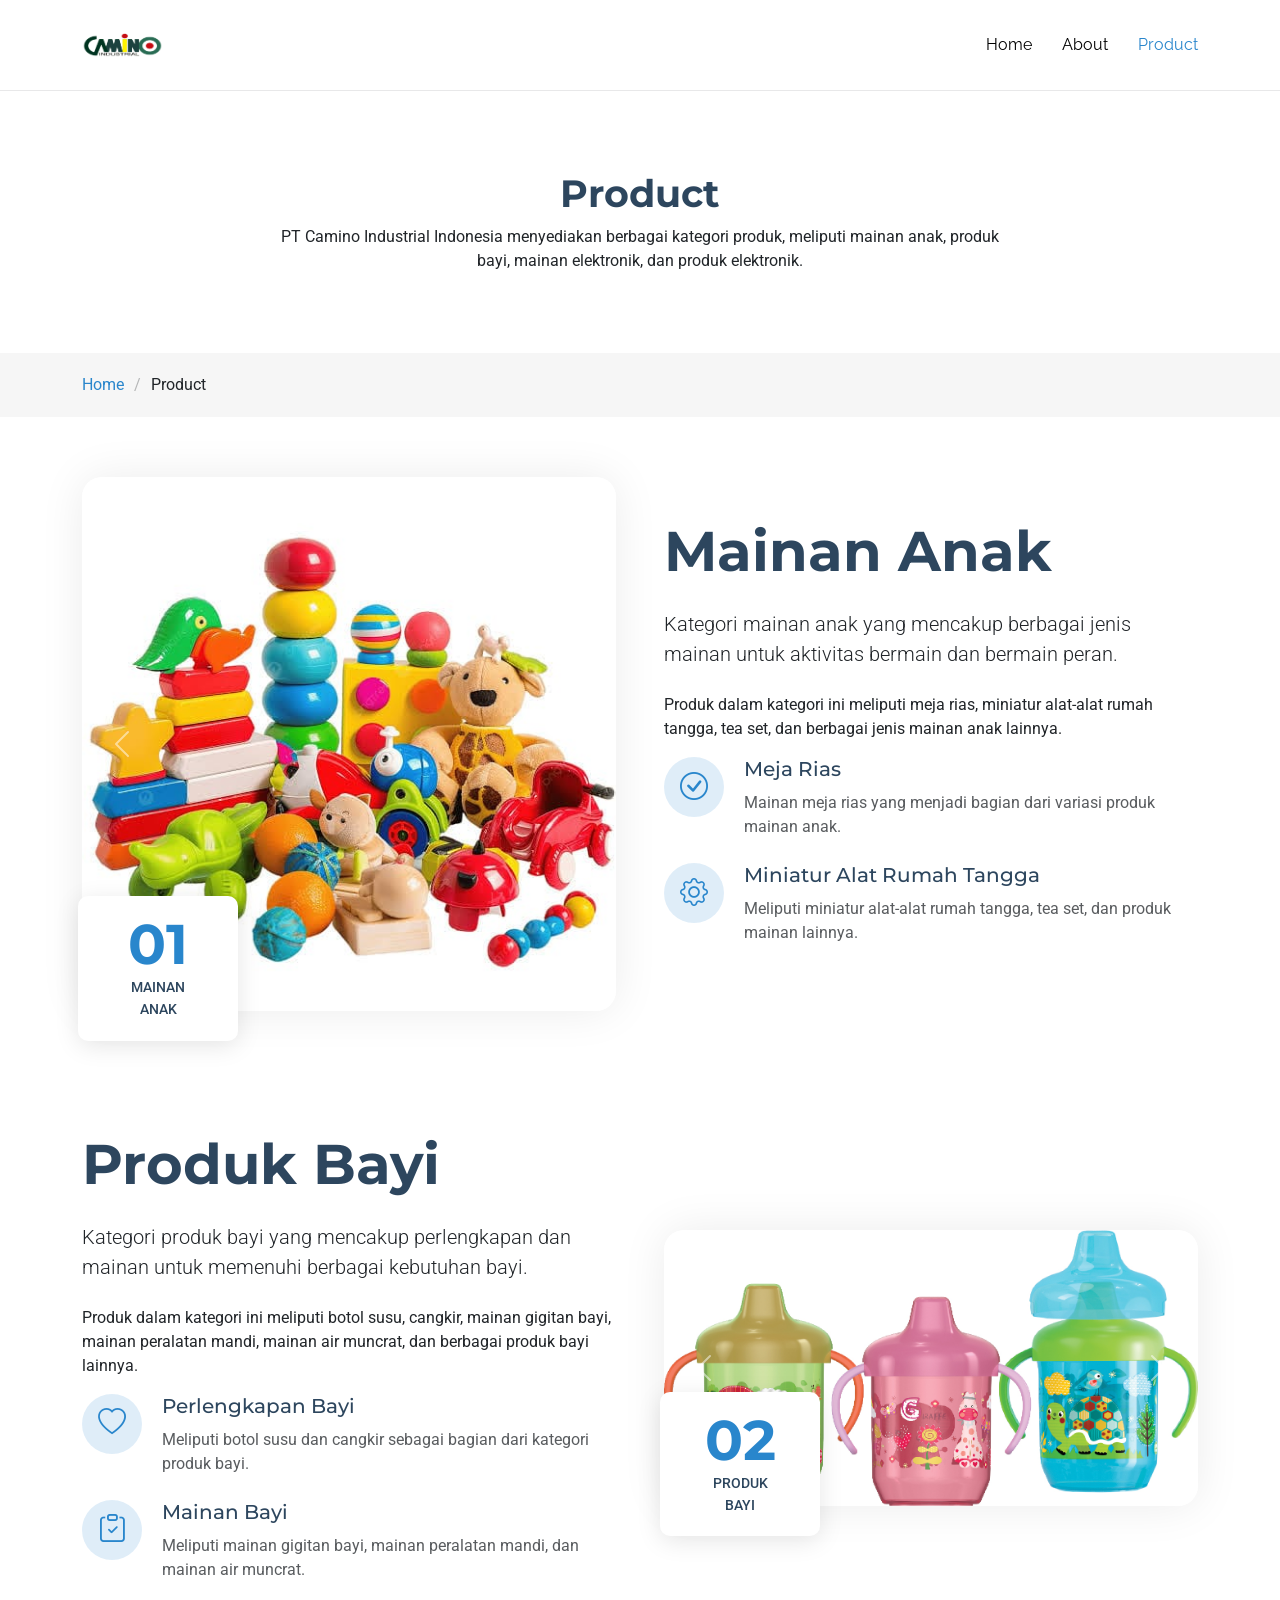
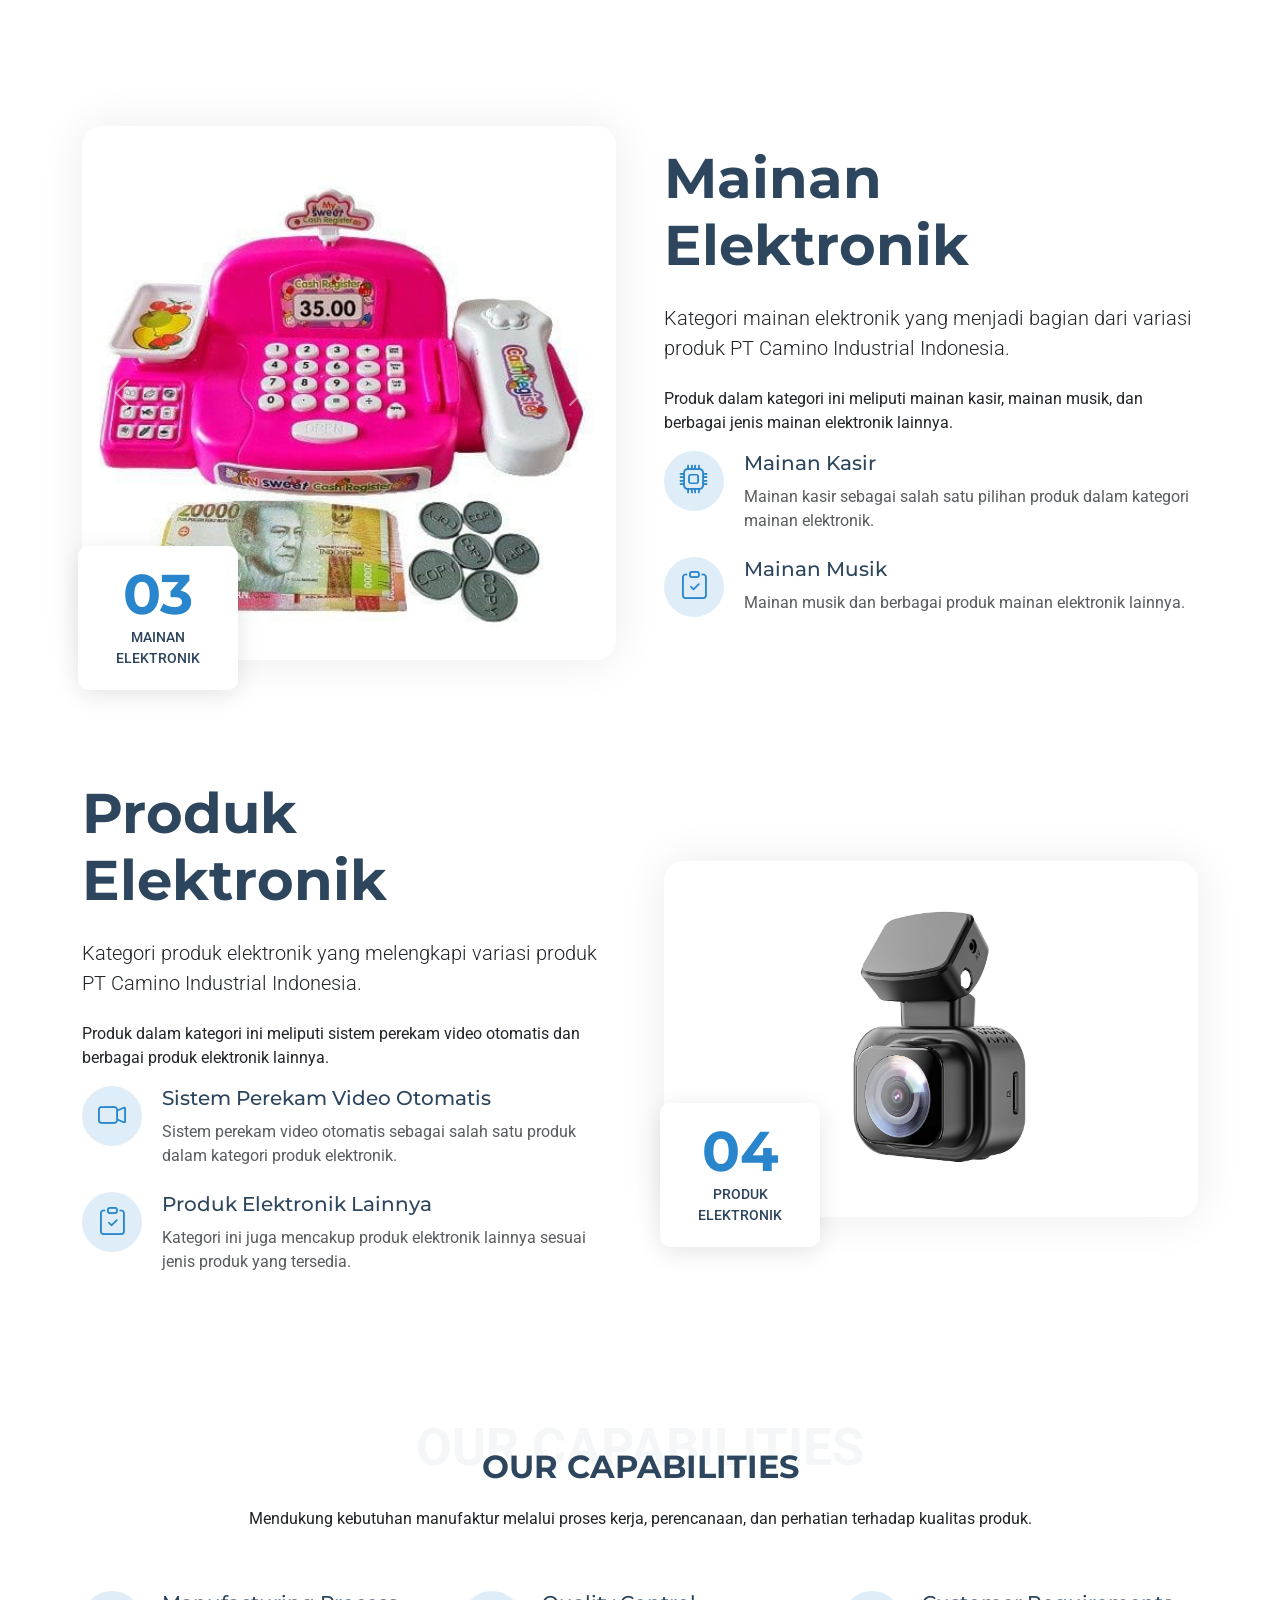
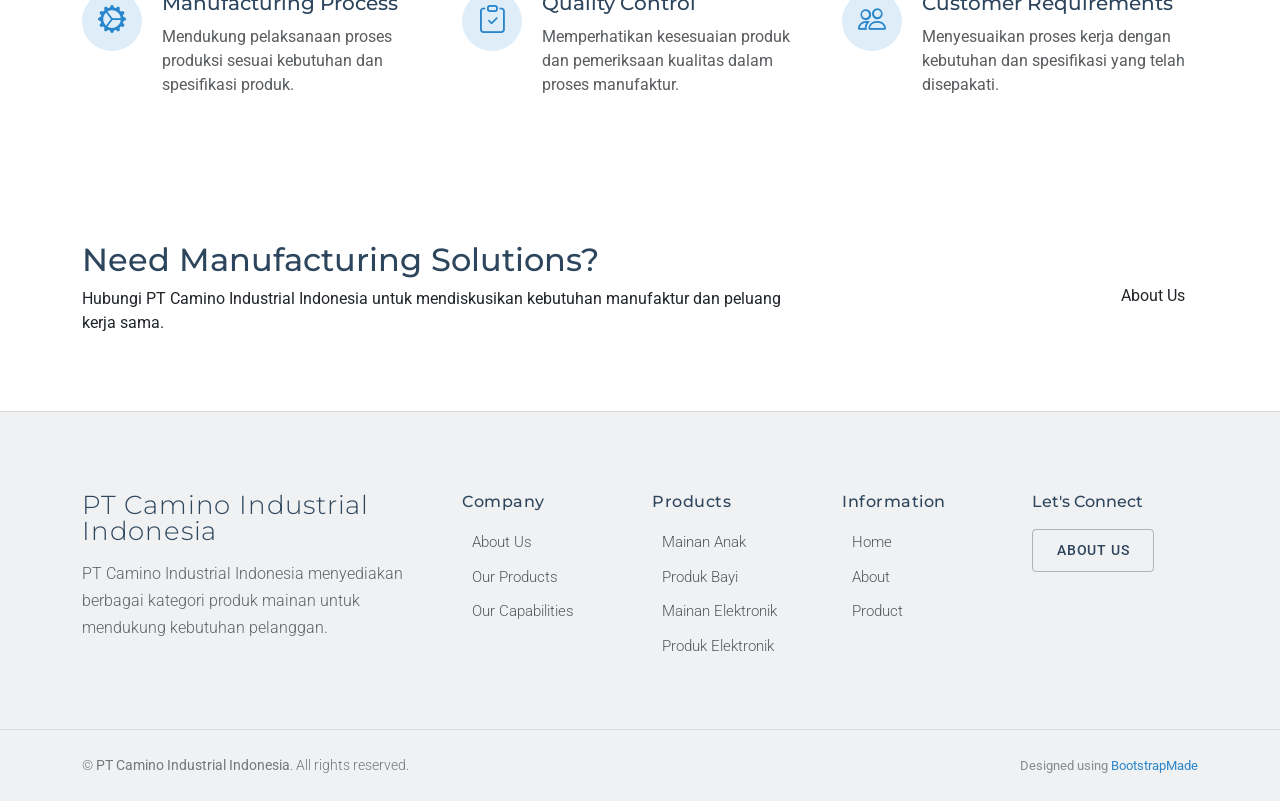
==== commit eda4712a: "mengubah halamann" ====
--- a/about.html
+++ b/about.html
@@ -1,18 +1,21 @@
+
 <!DOCTYPE html>
 <html lang="en">
 
 <head>
   <meta charset="utf-8">
   <meta content="width=device-width, initial-scale=1.0" name="viewport">
-  <title>About - Story Bootstrap Template</title>
-  <meta name="description" content="">
-  <meta name="keywords" content="">
+
+  <title>Product - PT Camino Industrial Indonesia</title>
+
+  <meta name="description" content="Informasi produk PT Camino Industrial Indonesia, meliputi mainan anak, produk bayi, mainan elektronik, dan produk elektronik.">
+  <meta name="keywords" content="PT Camino Industrial Indonesia, Mainan Anak, Produk Bayi, Mainan Elektronik, Produk Elektronik">
 
   <!-- Favicons -->
   <link href="assets/img/favicon.png" rel="icon">
   <link href="assets/img/apple-touch-icon.png" rel="apple-touch-icon">
 
-  <!-- Fonts -->
+  <!-- Fonts: mengikuti template Story asli -->
   <link href="https://fonts.googleapis.com" rel="preconnect">
   <link href="https://fonts.gstatic.com" rel="preconnect" crossorigin>
   <link href="https://fonts.googleapis.com/css2?family=Roboto:ital,wght@0,100;0,300;0,400;0,500;0,700;0,900;1,100;1,300;1,400;1,500;1,700;1,900&family=Montserrat:ital,wght@0,100;0,200;0,300;0,400;0,500;0,600;0,700;0,800;0,900;1,100;1,200;1,300;1,400;1,500;1,600;1,700;1,800;1,900&family=Raleway:ital,wght@0,100;0,200;0,300;0,400;0,500;0,600;0,700;0,800;0,900;1,100;1,200;1,300;1,400;1,500;1,600;1,700;1,800;1,900&display=swap" rel="stylesheet">
@@ -25,48 +28,34 @@
 
   <!-- Main CSS File -->
   <link href="assets/css/main.css" rel="stylesheet">
-
-  <!-- =======================================================
-  * Template Name: Story
-  * Template URL: https://bootstrapmade.com/story-bootstrap-blog-template/
-  * Updated: Aug 11 2025 with Bootstrap v5.3.7
-  * Author: BootstrapMade.com
-  * License: https://bootstrapmade.com/license/
-  ======================================================== -->
 </head>
 
 <body class="about-page">
 
+  <!-- Header: mengikuti template Story -->
   <header id="header" class="header d-flex align-items-center position-relative">
     <div class="container position-relative d-flex align-items-center justify-content-between">
 
       <a href="index.html" class="logo d-flex align-items-center me-auto me-xl-0">
-        <!-- Uncomment the line below if you also wish to use an image logo -->
-        <!-- <img src="assets/img/logo.webp" alt=""> -->
-                 <img src="assets/img/logo 1.png">
+        <img src="assets/img/logo 1.png" alt="PT Camino Industrial Indonesia">
       </a>
 
       <nav id="navmenu" class="navmenu">
         <ul>
-          <li><a href="index.html" class="active">Home</a></li>
-                    <li><a href="blog-details.html">About</a></li>
-          <li><a href="about.html">Product</a></li>
-            <ul>
+          <li><a href="index.html">Home</a></li>
+          <li><a href="blog-details.html">About</a></li>
+          <li><a href="product.html" class="active">Product</a></li>
+        </ul>
       </nav>
 
-      <div class="header-social-links">
-        <a href="#" class="twitter"><i class="bi bi-twitter-x"></i></a>
-        <a href="#" class="facebook"><i class="bi bi-facebook"></i></a>
-        <a href="#" class="instagram"><i class="bi bi-instagram"></i></a>
-        <a href="#" class="linkedin"><i class="bi bi-linkedin"></i></a>
-      </div>
+     
 
     </div>
   </header>
 
   <main class="main">
 
-    <!-- Page Title -->
+ 
     <div class="page-title">
       <div class="heading">
         <div class="container">
@@ -74,15 +63,15 @@
             <div class="col-lg-8">
               <h1 class="heading-title">Product</h1>
               <p class="mb-0">
-                Odio et unde deleniti. Deserunt numquam exercitationem. Officiis quo
-                odio sint voluptas consequatur ut a odio voluptatem. Sit dolorum
-                debitis veritatis natus dolores. Quasi ratione sint. Sit quaerat
-                ipsum dolorem.
+                PT Camino Industrial Indonesia menyediakan berbagai kategori
+                produk, meliputi mainan anak, produk bayi, mainan elektronik,
+                dan produk elektronik.
               </p>
             </div>
           </div>
         </div>
       </div>
+
       <nav class="breadcrumbs">
         <div class="container">
           <ol>
@@ -91,206 +80,483 @@
           </ol>
         </div>
       </nav>
-    </div><!-- End Page Title -->
-
-    <!-- About Section -->
-    <section id="about" class="about section">
+    </div>
+ 
+    <section id="toys-manufacturing" class="about section">
 
       <div class="container" data-aos="fade-up" data-aos-delay="100">
 
         <div class="row g-5 align-items-center">
+
           <div class="col-lg-6 position-relative">
             <div class="about-img" data-aos="fade-right">
-              <img src="assets/img/about/about-portrait-2.webp" class="img-fluid" alt="">
-            </div>
+
+              <div id="carouselMainanAnak" class="carousel slide">
+                <div class="carousel-inner">
+
+                  <div class="carousel-item active">
+                    <img src="assets/img/mainan anak 1.jpeg"
+                         class="img-fluid d-block w-100"
+                         alt="Mainan Anak 1">
+                  </div>
+
+                  <div class="carousel-item">
+                    <img src="assets/img/mainan anak 3.jpeg"
+                         class="img-fluid d-block w-100"
+                         alt="Mainan Anak 3">
+                  </div>
+
+                  <div class="carousel-item">
+                    <img src="assets/img/mainan anak 4.jpeg"
+                         class="img-fluid d-block w-100"
+                         alt="Mainan Anak 5">
+                  </div>
+
+                </div>
+
+                <button class="carousel-control-prev" type="button"
+                        data-bs-target="#carouselMainanAnak"
+                        data-bs-slide="prev">
+                  <span class="carousel-control-prev-icon" aria-hidden="true"></span>
+                  <span class="visually-hidden">Previous</span>
+                </button>
+
+                <button class="carousel-control-next" type="button"
+                        data-bs-target="#carouselMainanAnak"
+                        data-bs-slide="next">
+                  <span class="carousel-control-next-icon" aria-hidden="true"></span>
+                  <span class="visually-hidden">Next</span>
+                </button>
+              </div>
+
+            </div>
+
             <div class="experience-badge" data-aos="fade-up">
-              <h2>12</h2>
-              <p>Years of<br>Experiense</p>
-            </div>
-            <div class="projects-badge" data-aos="fade-left">
-              <h2>345+</h2>
-              <p>Projects</p>
+              <h2>01</h2>
+              <p>Mainan<br>Anak</p>
             </div>
           </div>
 
           <div class="col-lg-6" data-aos="fade-left">
-            <h2 class="display-4 fw-bold mb-4">Vestibulum Sagittis Lacinia Augue</h2>
-            <p class="lead mb-4">Nullam quis ante. Etiam sit amet orci eget eros faucibus tincidunt. Duis leo. Sed fringilla mauris sit amet nibh. Donec sodales sagittis magna. Sed consequat, leo eget bibendum sodales.</p>
+
+            <h2 class="display-4 fw-bold mb-4">Mainan Anak</h2>
+
+            <p class="lead mb-4">
+              Kategori mainan anak yang mencakup berbagai jenis mainan
+              untuk aktivitas bermain dan bermain peran.
+            </p>
+
+            <p>
+              Produk dalam kategori ini meliputi meja rias, miniatur
+              alat-alat rumah tangga, tea set, dan berbagai jenis
+              mainan anak lainnya.
+            </p>
 
             <div class="features">
+
               <div class="feature-item mb-4" data-aos="fade-up">
                 <div class="feature-icon">
-                  <i class="bi bi-rocket-takeoff"></i>
-                </div>
-                <div class="feature-content">
-                  <h4>Pellentesque Dapibus</h4>
-                  <p>Aenean vulputate eleifend tellus. Aenean leo ligula, porttitor eu, consequat vitae, eleifend ac, enim.</p>
+                  <i class="bi bi-check-circle"></i>
+                </div>
+
+                <div class="feature-content">
+                  <h4>Meja Rias</h4>
+                  <p>
+                    Mainan meja rias yang menjadi bagian dari
+                    variasi produk mainan anak.
+                  </p>
                 </div>
               </div>
 
               <div class="feature-item mb-4" data-aos="fade-up" data-aos-delay="100">
                 <div class="feature-icon">
-                  <i class="bi bi-globe2"></i>
-                </div>
-                <div class="feature-content">
-                  <h4>Suspendisse Pulvinar</h4>
-                  <p>Maecenas tempus, tellus eget condimentum rhoncus, sem quam semper libero, sit amet adipiscing sem.</p>
-                </div>
-              </div>
-
-              <ul class="check-list" data-aos="fade-up" data-aos-delay="200">
-                <li><i class="bi bi-check-circle"></i> Phasellus viverra nulla ut metus varius laoreet quisque rutrum aenean.</li>
-                <li><i class="bi bi-check-circle"></i> Etiam ultricies nisi vel augue curabitur ullamcorper ultricies nisi nam.</li>
-              </ul>
-
-              <a href="#" class="btn btn-primary btn-lg mt-4" data-aos="fade-up" data-aos-delay="300">Learn More</a>
-            </div>
-          </div>
-        </div>
-
-      </div>
-
-    </section><!-- /About Section -->
-
-    <!-- Team Section -->
-    <section id="team" class="team section">
-
-      <!-- Section Title -->
+                  <i class="bi bi-gear"></i>
+                </div>
+
+                <div class="feature-content">
+                  <h4>Miniatur Alat Rumah Tangga</h4>
+                  <p>
+                    Meliputi miniatur alat-alat rumah tangga,
+                    tea set, dan produk mainan lainnya.
+                  </p>
+                </div>
+              </div>
+
+
+          </div>
+
+        </div>
+      </div>
+
+    </section>
+ 
+    <section id="electronic-manufacturing" class="about section">
+
+      <div class="container" data-aos="fade-up" data-aos-delay="100">
+
+        <div class="row g-5 align-items-center">
+
+          <div class="col-lg-6 position-relative order-lg-2">
+            <div class="about-img" data-aos="fade-left">
+
+              <div id="carouselProdukBayi" class="carousel slide">
+                <div class="carousel-inner">
+
+                  <div class="carousel-item active">
+                    <img src="assets/img/produk bayi 1.jpeg"
+                         class="img-fluid d-block w-100"
+                         alt="Produk Bayi 1">
+                  </div>
+
+                  <div class="carousel-item">
+                    <img src="assets/img/produk bayi 2.jpeg"
+                         class="img-fluid d-block w-100"
+                         alt="Produk Bayi 2">
+                  </div>
+
+                </div>
+
+                <button class="carousel-control-prev" type="button"
+                        data-bs-target="#carouselProdukBayi"
+                        data-bs-slide="prev">
+                  <span class="carousel-control-prev-icon" aria-hidden="true"></span>
+                  <span class="visually-hidden">Previous</span>
+                </button>
+
+                <button class="carousel-control-next" type="button"
+                        data-bs-target="#carouselProdukBayi"
+                        data-bs-slide="next">
+                  <span class="carousel-control-next-icon" aria-hidden="true"></span>
+                  <span class="visually-hidden">Next</span>
+                </button>
+              </div>
+
+            </div>
+
+            <div class="experience-badge" data-aos="fade-up">
+              <h2>02</h2>
+              <p>Produk<br>Bayi</p>
+            </div>
+          </div>
+
+          <div class="col-lg-6 order-lg-1" data-aos="fade-right">
+
+            <h2 class="display-4 fw-bold mb-4">Produk Bayi</h2>
+
+            <p class="lead mb-4">
+              Kategori produk bayi yang mencakup perlengkapan
+              dan mainan untuk memenuhi berbagai kebutuhan bayi.
+            </p>
+
+            <p>
+              Produk dalam kategori ini meliputi botol susu, cangkir,
+              mainan gigitan bayi, mainan peralatan mandi, mainan
+              air muncrat, dan berbagai produk bayi lainnya.
+            </p>
+
+            <div class="features">
+
+              <div class="feature-item mb-4" data-aos="fade-up">
+                <div class="feature-icon">
+                  <i class="bi bi-heart"></i>
+                </div>
+
+                <div class="feature-content">
+                  <h4>Perlengkapan Bayi</h4>
+                  <p>
+                    Meliputi botol susu dan cangkir sebagai
+                    bagian dari kategori produk bayi.
+                  </p>
+                </div>
+              </div>
+
+              <div class="feature-item mb-4" data-aos="fade-up" data-aos-delay="100">
+                <div class="feature-icon">
+                  <i class="bi bi-clipboard-check"></i>
+                </div>
+
+                <div class="feature-content">
+                  <h4>Mainan Bayi</h4>
+                  <p>
+                    Meliputi mainan gigitan bayi, mainan peralatan
+                    mandi, dan mainan air muncrat.
+                  </p>
+                </div>
+              </div>
+
+          </div>
+
+        </div>
+      </div>
+
+    </section>
+ 
+    <section id="oem-manufacturing" class="about section">
+
+      <div class="container" data-aos="fade-up" data-aos-delay="100">
+
+        <div class="row g-5 align-items-center">
+
+          <div class="col-lg-6 position-relative">
+            <div class="about-img" data-aos="fade-right">
+
+              <div id="carouselMainanElektronik" class="carousel slide">
+                <div class="carousel-inner">
+
+                  <div class="carousel-item active">
+                    <img src="assets/img/mainan elektronik 1.jpeg"
+                         class="img-fluid d-block w-100"
+                         alt="Mainan Elektronik 1">
+                  </div>
+
+                  <div class="carousel-item">
+                    <img src="assets/img/mainan elektronik 2.jpeg"
+                         class="img-fluid d-block w-100"
+                         alt="Mainan Elektronik 2">
+                  </div>
+
+                </div>
+
+                <button class="carousel-control-prev" type="button"
+                        data-bs-target="#carouselMainanElektronik"
+                        data-bs-slide="prev">
+                  <span class="carousel-control-prev-icon" aria-hidden="true"></span>
+                  <span class="visually-hidden">Previous</span>
+                </button>
+
+                <button class="carousel-control-next" type="button"
+                        data-bs-target="#carouselMainanElektronik"
+                        data-bs-slide="next">
+                  <span class="carousel-control-next-icon" aria-hidden="true"></span>
+                  <span class="visually-hidden">Next</span>
+                </button>
+              </div>
+
+            </div>
+
+            <div class="experience-badge" data-aos="fade-up">
+              <h2>03</h2>
+              <p>Mainan<br>Elektronik</p>
+            </div>
+          </div>
+
+          <div class="col-lg-6" data-aos="fade-left">
+
+            <h2 class="display-4 fw-bold mb-4">Mainan Elektronik</h2>
+
+            <p class="lead mb-4">
+              Kategori mainan elektronik yang menjadi bagian dari
+              variasi produk PT Camino Industrial Indonesia.
+            </p>
+
+            <p>
+              Produk dalam kategori ini meliputi mainan kasir,
+              mainan musik, dan berbagai jenis mainan elektronik
+              lainnya.
+            </p>
+
+            <div class="features">
+
+              <div class="feature-item mb-4" data-aos="fade-up">
+                <div class="feature-icon">
+                  <i class="bi bi-cpu"></i>
+                </div>
+
+                <div class="feature-content">
+                  <h4>Mainan Kasir</h4>
+                  <p>
+                    Mainan kasir sebagai salah satu pilihan
+                    produk dalam kategori mainan elektronik.
+                  </p>
+                </div>
+              </div>
+
+              <div class="feature-item mb-4" data-aos="fade-up" data-aos-delay="100">
+                <div class="feature-icon">
+                  <i class="bi bi-clipboard-check"></i>
+                </div>
+
+                <div class="feature-content">
+                  <h4>Mainan Musik</h4>
+                  <p>
+                    Mainan musik dan berbagai produk mainan
+                    elektronik lainnya.
+                  </p>
+                </div>
+              </div>
+        </div>
+      </div>
+
+    </section>
+ 
+    <section id="other-products" class="about section">
+
+      <div class="container" data-aos="fade-up" data-aos-delay="100">
+
+        <div class="row g-5 align-items-center">
+
+          <div class="col-lg-6 position-relative order-lg-2">
+            <div class="about-img" data-aos="fade-left">
+              <img
+                src="assets/img/produk elektronik 2.jpeg"
+                class="img-fluid"
+                alt="Produk Elektronik">
+            </div>
+
+            <div class="experience-badge" data-aos="fade-up">
+              <h2>04</h2>
+              <p>Produk<br>Elektronik</p>
+            </div>
+          </div>
+
+          <div class="col-lg-6 order-lg-1" data-aos="fade-right">
+
+            <h2 class="display-4 fw-bold mb-4">Produk Elektronik</h2>
+
+            <p class="lead mb-4">
+              Kategori produk elektronik yang melengkapi variasi
+              produk PT Camino Industrial Indonesia.
+            </p>
+
+            <p>
+              Produk dalam kategori ini meliputi sistem perekam
+              video otomatis dan berbagai produk elektronik lainnya.
+            </p>
+
+            <div class="features">
+
+              <div class="feature-item mb-4" data-aos="fade-up">
+                <div class="feature-icon">
+                  <i class="bi bi-camera-video"></i>
+                </div>
+
+                <div class="feature-content">
+                  <h4>Sistem Perekam Video Otomatis</h4>
+                  <p>
+                    Sistem perekam video otomatis sebagai salah satu
+                    produk dalam kategori produk elektronik.
+                  </p>
+                </div>
+              </div>
+
+              <div class="feature-item mb-4" data-aos="fade-up" data-aos-delay="100">
+                <div class="feature-icon">
+                  <i class="bi bi-clipboard-check"></i>
+                </div>
+
+                <div class="feature-content">
+                  <h4>Produk Elektronik Lainnya</h4>
+                  <p>
+                    Kategori ini juga mencakup produk elektronik
+                    lainnya sesuai jenis produk yang tersedia.
+                  </p>
+                </div>
+              </div>
+
+          </div>
+
+        </div>
+      </div>
+
+    </section>
+  
+    <section id="kemampuan" class="about section">
+
       <div class="container section-title" data-aos="fade-up">
-        <span class="description-title">Team</span>
-        <h2>Team</h2>
-        <p>Necessitatibus eius consequatur ex aliquid fuga eum quidem sint consectetur velit</p>
-      </div><!-- End Section Title -->
+        <span class="description-title">Our Capabilities</span>
+        <h2>Our Capabilities</h2>
+        <p>
+          Mendukung kebutuhan manufaktur melalui proses kerja,
+          perencanaan, dan perhatian terhadap kualitas produk.
+        </p>
+      </div>
 
       <div class="container" data-aos="fade-up" data-aos-delay="100">
 
         <div class="row g-4">
 
-          <div class="col-lg-4 col-md-6" data-aos="fade-up" data-aos-delay="200">
-            <div class="team-member">
-              <div class="member-image">
-                <img src="assets/img/person/person-f-2.webp" class="img-fluid" alt="" loading="lazy">
-                <div class="social-overlay">
-                  <div class="social-icons">
-                    <a href="#"><i class="bi bi-linkedin"></i></a>
-                    <a href="#"><i class="bi bi-twitter-x"></i></a>
-                    <a href="#"><i class="bi bi-instagram"></i></a>
-                  </div>
-                </div>
-              </div>
-              <div class="member-info">
-                <h4>Emma Rodriguez</h4>
-                <span>Senior Developer</span>
-                <p>Sed do eiusmod tempor incididunt ut labore et dolore magna aliqua. Ut enim ad minim veniam, quis nostrud exercitation.</p>
-              </div>
-            </div><!-- End Team Member -->
-          </div>
-
-          <div class="col-lg-4 col-md-6" data-aos="fade-up" data-aos-delay="300">
-            <div class="team-member">
-              <div class="member-image">
-                <img src="assets/img/person/person-m-7.webp" class="img-fluid" alt="" loading="lazy">
-                <div class="social-overlay">
-                  <div class="social-icons">
-                    <a href="#"><i class="bi bi-linkedin"></i></a>
-                    <a href="#"><i class="bi bi-twitter-x"></i></a>
-                    <a href="#"><i class="bi bi-instagram"></i></a>
-                  </div>
-                </div>
-              </div>
-              <div class="member-info">
-                <h4>Michael Torres</h4>
-                <span>Creative Director</span>
-                <p>Lorem ipsum dolor sit amet consectetur adipiscing elit. Pellentesque habitant morbi tristique senectus et netus.</p>
-              </div>
-            </div><!-- End Team Member -->
-          </div>
-
-          <div class="col-lg-4 col-md-6" data-aos="fade-up" data-aos-delay="400">
-            <div class="team-member">
-              <div class="member-image">
-                <img src="assets/img/person/person-f-11.webp" class="img-fluid" alt="" loading="lazy">
-                <div class="social-overlay">
-                  <div class="social-icons">
-                    <a href="#"><i class="bi bi-linkedin"></i></a>
-                    <a href="#"><i class="bi bi-twitter-x"></i></a>
-                    <a href="#"><i class="bi bi-instagram"></i></a>
-                  </div>
-                </div>
-              </div>
-              <div class="member-info">
-                <h4>Sarah Mitchell</h4>
-                <span>Project Manager</span>
-                <p>Ut enim ad minim veniam quis nostrud exercitation ullamco laboris nisi ut aliquip ex ea commodo consequat.</p>
-              </div>
-            </div><!-- End Team Member -->
-          </div>
-
-          <div class="col-lg-4 col-md-6" data-aos="fade-up" data-aos-delay="200">
-            <div class="team-member">
-              <div class="member-image">
-                <img src="assets/img/person/person-m-14.webp" class="img-fluid" alt="" loading="lazy">
-                <div class="social-overlay">
-                  <div class="social-icons">
-                    <a href="#"><i class="bi bi-linkedin"></i></a>
-                    <a href="#"><i class="bi bi-twitter-x"></i></a>
-                    <a href="#"><i class="bi bi-instagram"></i></a>
-                  </div>
-                </div>
-              </div>
-              <div class="member-info">
-                <h4>David Kim</h4>
-                <span>Business Analyst</span>
-                <p>Duis aute irure dolor in reprehenderit in voluptate velit esse cillum dolore eu fugiat nulla pariatur excepteur.</p>
-              </div>
-            </div><!-- End Team Member -->
-          </div>
-
-          <div class="col-lg-4 col-md-6" data-aos="fade-up" data-aos-delay="300">
-            <div class="team-member">
-              <div class="member-image">
-                <img src="assets/img/person/person-f-13.webp" class="img-fluid" alt="" loading="lazy">
-                <div class="social-overlay">
-                  <div class="social-icons">
-                    <a href="#"><i class="bi bi-linkedin"></i></a>
-                    <a href="#"><i class="bi bi-twitter-x"></i></a>
-                    <a href="#"><i class="bi bi-instagram"></i></a>
-                  </div>
-                </div>
-              </div>
-              <div class="member-info">
-                <h4>Lisa Chang</h4>
-                <span>Marketing Lead</span>
-                <p>Excepteur sint occaecat cupidatat non proident sunt in culpa qui officia deserunt mollit anim id est laborum.</p>
-              </div>
-            </div><!-- End Team Member -->
-          </div>
-
-          <div class="col-lg-4 col-md-6" data-aos="fade-up" data-aos-delay="400">
-            <div class="team-member">
-              <div class="member-image">
-                <img src="assets/img/person/person-m-15.webp" class="img-fluid" alt="" loading="lazy">
-                <div class="social-overlay">
-                  <div class="social-icons">
-                    <a href="#"><i class="bi bi-linkedin"></i></a>
-                    <a href="#"><i class="bi bi-twitter-x"></i></a>
-                    <a href="#"><i class="bi bi-instagram"></i></a>
-                  </div>
-                </div>
-              </div>
-              <div class="member-info">
-                <h4>Ryan Cooper</h4>
-                <span>Software Engineer</span>
-                <p>At vero eos et accusamus et iusto odio dignissimos ducimus qui blanditiis praesentium voluptatum deleniti atque.</p>
-              </div>
-            </div><!-- End Team Member -->
-          </div>
-
-        </div>
-
-      </div>
-
-    </section><!-- /Team Section -->
+          <div class="col-lg-4 col-md-6">
+            <div class="feature-item mb-4">
+              <div class="feature-icon">
+                <i class="bi bi-gear-wide-connected"></i>
+              </div>
+
+              <div class="feature-content">
+                <h4>Manufacturing Process</h4>
+                <p>
+                  Mendukung pelaksanaan proses produksi sesuai
+                  kebutuhan dan spesifikasi produk.
+                </p>
+              </div>
+            </div>
+          </div>
+
+          <div class="col-lg-4 col-md-6">
+            <div class="feature-item mb-4">
+              <div class="feature-icon">
+                <i class="bi bi-clipboard-check"></i>
+              </div>
+
+              <div class="feature-content">
+                <h4>Quality Control</h4>
+                <p>
+                  Memperhatikan kesesuaian produk dan pemeriksaan
+                  kualitas dalam proses manufaktur.
+                </p>
+              </div>
+            </div>
+          </div>
+
+          <div class="col-lg-4 col-md-6">
+            <div class="feature-item mb-4">
+              <div class="feature-icon">
+                <i class="bi bi-people"></i>
+              </div>
+
+              <div class="feature-content">
+                <h4>Customer Requirements</h4>
+                <p>
+                  Menyesuaikan proses kerja dengan kebutuhan
+                  dan spesifikasi yang telah disepakati.
+                </p>
+              </div>
+            </div>
+          </div>
+
+        </div>
+      </div>
+
+    </section>
+    <!-- End Company Capabilities -->
+
+
+    <!-- Contact CTA -->
+    <section id="hubungi-kami" class="call-to-action section">
+
+      <div class="container" data-aos="fade-up" data-aos-delay="100">
+
+        <div class="row align-items-center">
+
+          <div class="col-lg-8">
+            <h2>Need Manufacturing Solutions?</h2>
+
+            <p>
+              Hubungi PT Camino Industrial Indonesia untuk
+              mendiskusikan kebutuhan manufaktur dan peluang kerja sama.
+            </p>
+          </div>
+
+          <div class="col-lg-4 text-lg-end">
+            <a href="blog-details.html" class="btn btn-cta">
+              About Us
+            </a>
+          </div>
+
+        </div>
+      </div>
+
+    </section>
+    <!-- End Contact CTA -->
 
   </main>
 
@@ -301,51 +567,51 @@
 
         <div class="col-lg-4">
           <div class="footer-brand">
+
             <a href="index.html" class="logo d-flex align-items-center mb-3">
-              <span class="sitename">Story</span>
+              <span class="sitename">PT Camino Industrial Indonesia</span>
             </a>
-            <p class="tagline">Innovating the digital landscape with elegant solutions and timeless design.</p>
-
-            <div class="social-links mt-4">
-              <a href="#" aria-label="Facebook"><i class="bi bi-facebook"></i></a>
-              <a href="#" aria-label="Instagram"><i class="bi bi-instagram"></i></a>
-              <a href="#" aria-label="LinkedIn"><i class="bi bi-linkedin"></i></a>
-              <a href="#" aria-label="Twitter"><i class="bi bi-twitter-x"></i></a>
-              <a href="#" aria-label="Dribbble"><i class="bi bi-dribbble"></i></a>
-            </div>
-          </div>
+
+            <p class="tagline">
+              PT Camino Industrial Indonesia menyediakan berbagai kategori
+              produk mainan untuk mendukung kebutuhan pelanggan.
+            </p>
+
+              </div>
         </div>
 
         <div class="col-lg-6">
           <div class="footer-links-grid">
             <div class="row">
+
               <div class="col-6 col-md-4">
                 <h5>Company</h5>
                 <ul class="list-unstyled">
-                  <li><a href="#">About Us</a></li>
-                  <li><a href="#">Our Team</a></li>
-                  <li><a href="#">Careers</a></li>
-                  <li><a href="#">Newsroom</a></li>
+                  <li><a href="blog-details.html">About Us</a></li>
+                  <li><a href="product.html">Our Products</a></li>
+                  <li><a href="#kemampuan">Our Capabilities</a></li>
                 </ul>
               </div>
+
               <div class="col-6 col-md-4">
-                <h5>Services</h5>
+                <h5>Products</h5>
                 <ul class="list-unstyled">
-                  <li><a href="#">Web Development</a></li>
-                  <li><a href="#">UI/UX Design</a></li>
-                  <li><a href="#">Digital Strategy</a></li>
-                  <li><a href="#">Branding</a></li>
+                  <li><a href="#toys-manufacturing">Mainan Anak</a></li>
+                  <li><a href="#electronic-manufacturing">Produk Bayi</a></li>
+                  <li><a href="#oem-manufacturing">Mainan Elektronik</a></li>
+                  <li><a href="#other-products">Produk Elektronik</a></li>
                 </ul>
               </div>
+
               <div class="col-6 col-md-4">
-                <h5>Support</h5>
+                <h5>Information</h5>
                 <ul class="list-unstyled">
-                  <li><a href="#">Help Center</a></li>
-                  <li><a href="#">Contact Us</a></li>
-                  <li><a href="#">Privacy Policy</a></li>
-                  <li><a href="#">Terms of Service</a></li>
+                  <li><a href="index.html">Home</a></li>
+                  <li><a href="blog-details.html">About</a></li>
+                  <li><a href="product.html">Product</a></li>
                 </ul>
               </div>
+
             </div>
           </div>
         </div>
@@ -353,7 +619,7 @@
         <div class="col-lg-2">
           <div class="footer-cta">
             <h5>Let's Connect</h5>
-            <a href="contact.html" class="btn btn-outline">Get in Touch</a>
+            <a href="index.html" class="btn btn-outline">About Us</a>
           </div>
         </div>
 
@@ -364,39 +630,44 @@
       <div class="container">
         <div class="row">
           <div class="col-12">
+
             <div class="footer-bottom-content">
-              <p class="mb-0">© <strong>Story</strong>. All rights reserved.</p>
+              <p class="mb-0">
+                © <strong>PT Camino Industrial Indonesia</strong>.
+                All rights reserved.
+              </p>
+
               <div class="credits">
-                <!-- All the links in the footer should remain intact. -->
-                <!-- You can delete the links only if you've purchased the pro version. -->
-                <!-- Licensing information: https://bootstrapmade.com/license/ -->
-                <!-- Purchase the pro version with working PHP/AJAX contact form: [buy-url] -->
-                Designed by <a href="https://bootstrapmade.com/">BootstrapMade</a> | <a href="https://bootstrapmade.com/tools/">DevTools</a>
-              </div>
-            </div>
+                Designed using
+                <a href="https://bootstrapmade.com/">BootstrapMade</a>
+              </div>
+            </div>
+
           </div>
         </div>
       </div>
     </div>
 
   </footer>
+  <!-- End Footer -->
+
 
   <!-- Scroll Top -->
-  <a href="#" id="scroll-top" class="scroll-top d-flex align-items-center justify-content-center"><i class="bi bi-arrow-up-short"></i></a>
+  <a href="#" id="scroll-top" class="scroll-top d-flex align-items-center justify-content-center">
+    <i class="bi bi-arrow-up-short"></i>
+  </a>
 
   <!-- Preloader -->
   <div id="preloader"></div>
 
   <!-- Vendor JS Files -->
   <script src="assets/vendor/bootstrap/js/bootstrap.bundle.min.js"></script>
-  <script src="assets/vendor/php-email-form/validate.js"></script>
   <script src="assets/vendor/aos/aos.js"></script>
   <script src="assets/vendor/swiper/swiper-bundle.min.js"></script>
-  <script src="assets/vendor/purecounter/purecounter_vanilla.js"></script>
 
   <!-- Main JS File -->
   <script src="assets/js/main.js"></script>
 
 </body>
 
-</html>+</html>
--- a/assets/css/main.css
+++ b/assets/css/main.css
@@ -16,7 +16,6 @@
   --heading-font: "Montserrat",  sans-serif;
   --nav-font: "Raleway",  sans-serif;
 }
-<div class="preview-header text-center mb-4">
 /* Global Colors - The following color variables are used throughout the website. Updating them here will change the color scheme of the entire website */
 :root { 
   --background-color: #ffffff; /* Background color for the entire website, including individual sections */
@@ -4239,8 +4238,7 @@
   background: linear-gradient(120deg, var(--heading-color), color-mix(in srgb, var(--heading-color), var(--accent-color) 30%));
   -webkit-background-clip: text;
   -webkit-text-fill-color: transparent;
-  background-clip: text;
-  text-fill-color: transparent;
+  background-clip: text
 }
 
 .contact .form-container p {
@@ -4427,10 +4425,6 @@
 /*--------------------------------------------------------------
 # Starter Section Section
 --------------------------------------------------------------*/
-.starter-section {
-  /* Add your styles here */
-}
-
 /*--------------------------------------------------------------
 # Error 404 Section
 --------------------------------------------------------------*/
@@ -5003,4 +4997,5 @@
 
 .page-title nav.breadcrumbs {
   padding: 10px 0 !important;
+}
 }
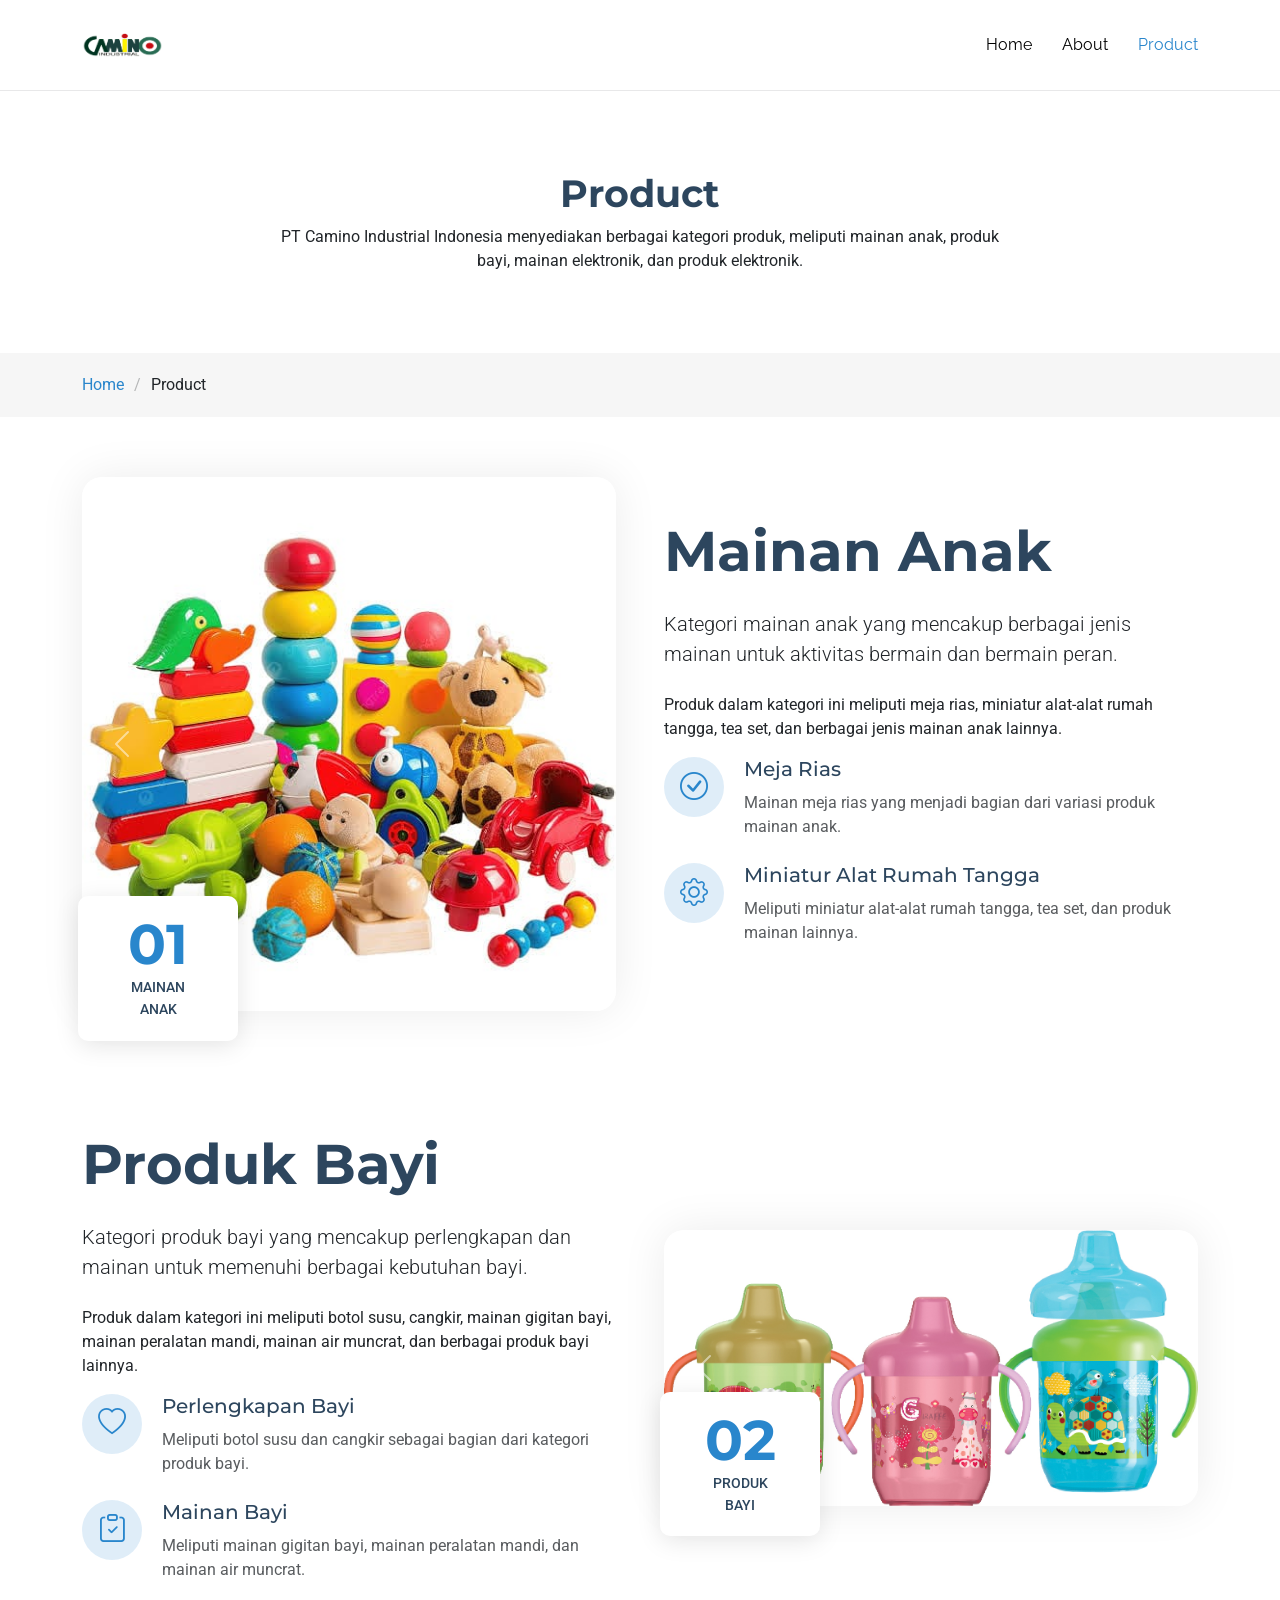
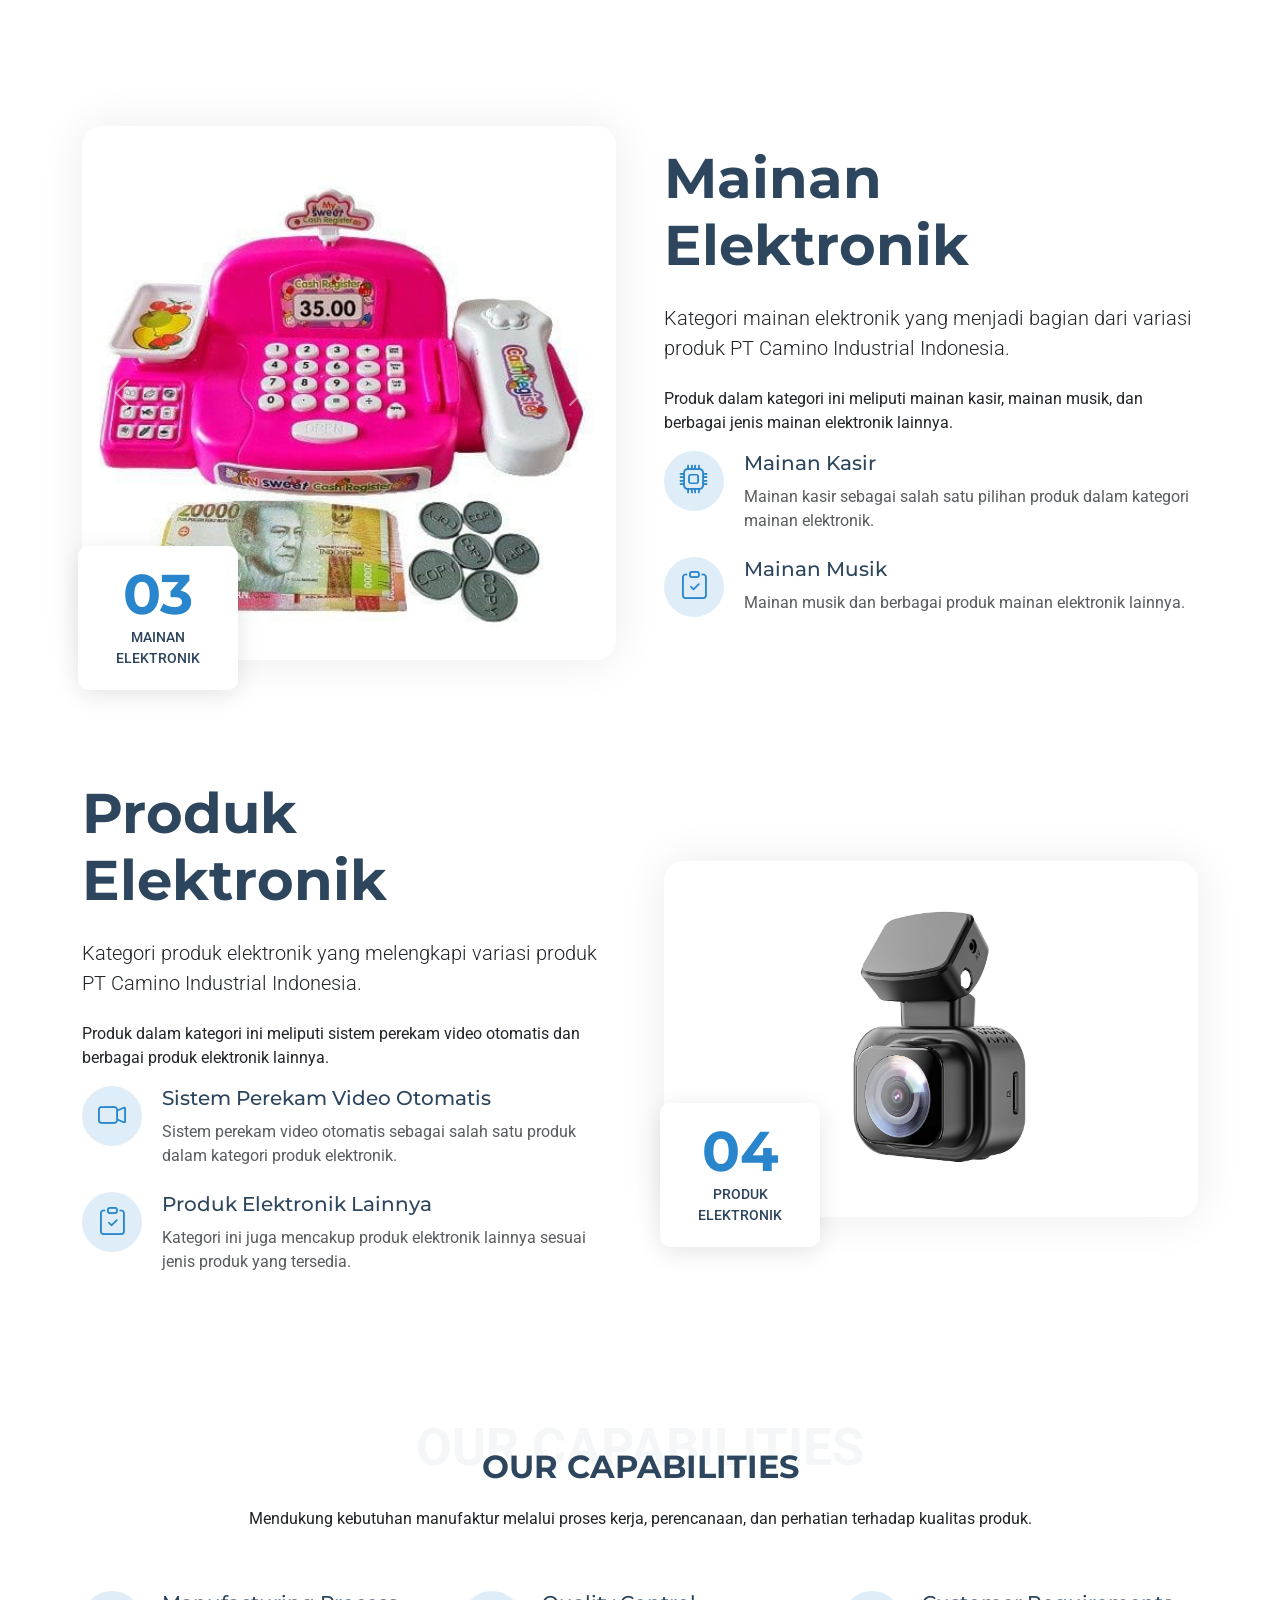
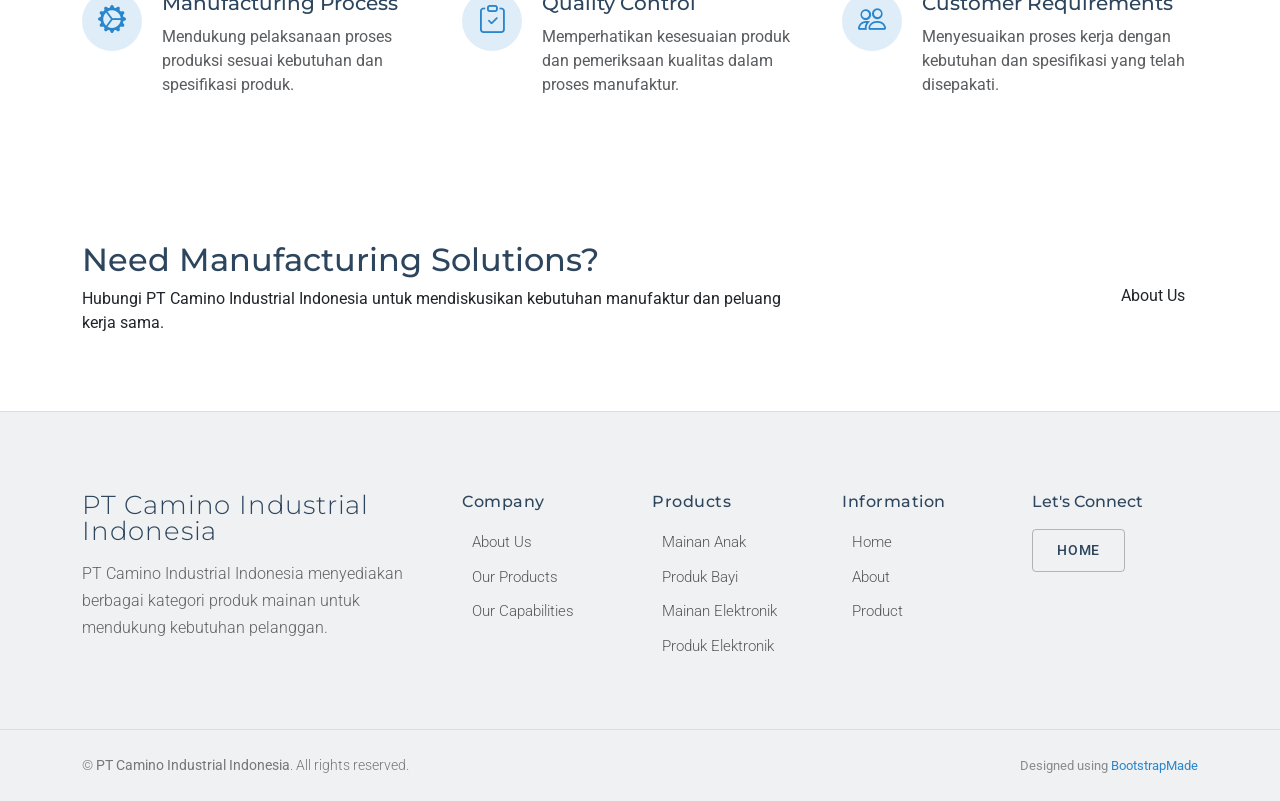
==== commit df695f9b: "mengganti halaman" ====
--- a/about.html
+++ b/about.html
@@ -527,10 +527,7 @@
       </div>
 
     </section>
-    <!-- End Company Capabilities -->
-
-
-    <!-- Contact CTA -->
+
     <section id="hubungi-kami" class="call-to-action section">
 
       <div class="container" data-aos="fade-up" data-aos-delay="100">
@@ -619,7 +616,7 @@
         <div class="col-lg-2">
           <div class="footer-cta">
             <h5>Let's Connect</h5>
-            <a href="index.html" class="btn btn-outline">About Us</a>
+            <a href="index.html" class="btn btn-outline">Home</a>
           </div>
         </div>
 
@@ -649,10 +646,8 @@
     </div>
 
   </footer>
-  <!-- End Footer -->
-
-
-  <!-- Scroll Top -->
+ 
+
   <a href="#" id="scroll-top" class="scroll-top d-flex align-items-center justify-content-center">
     <i class="bi bi-arrow-up-short"></i>
   </a>
